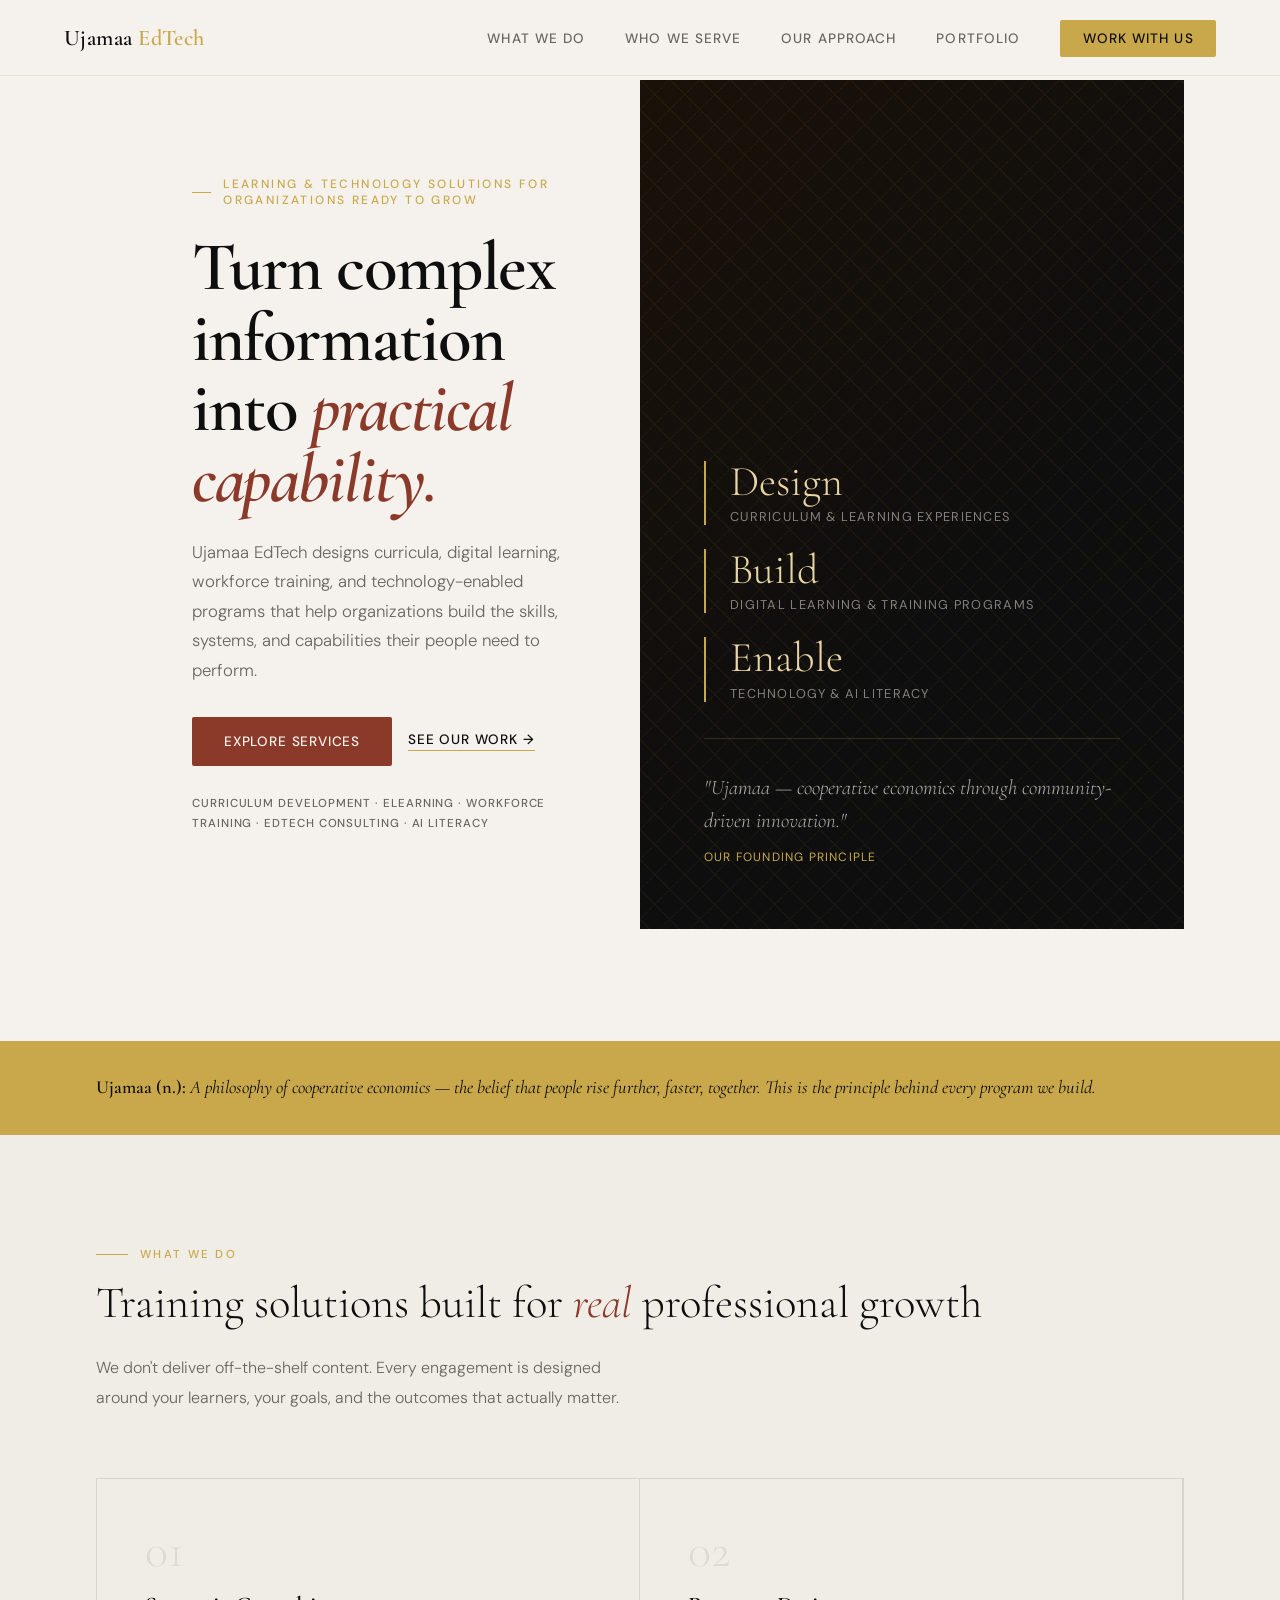
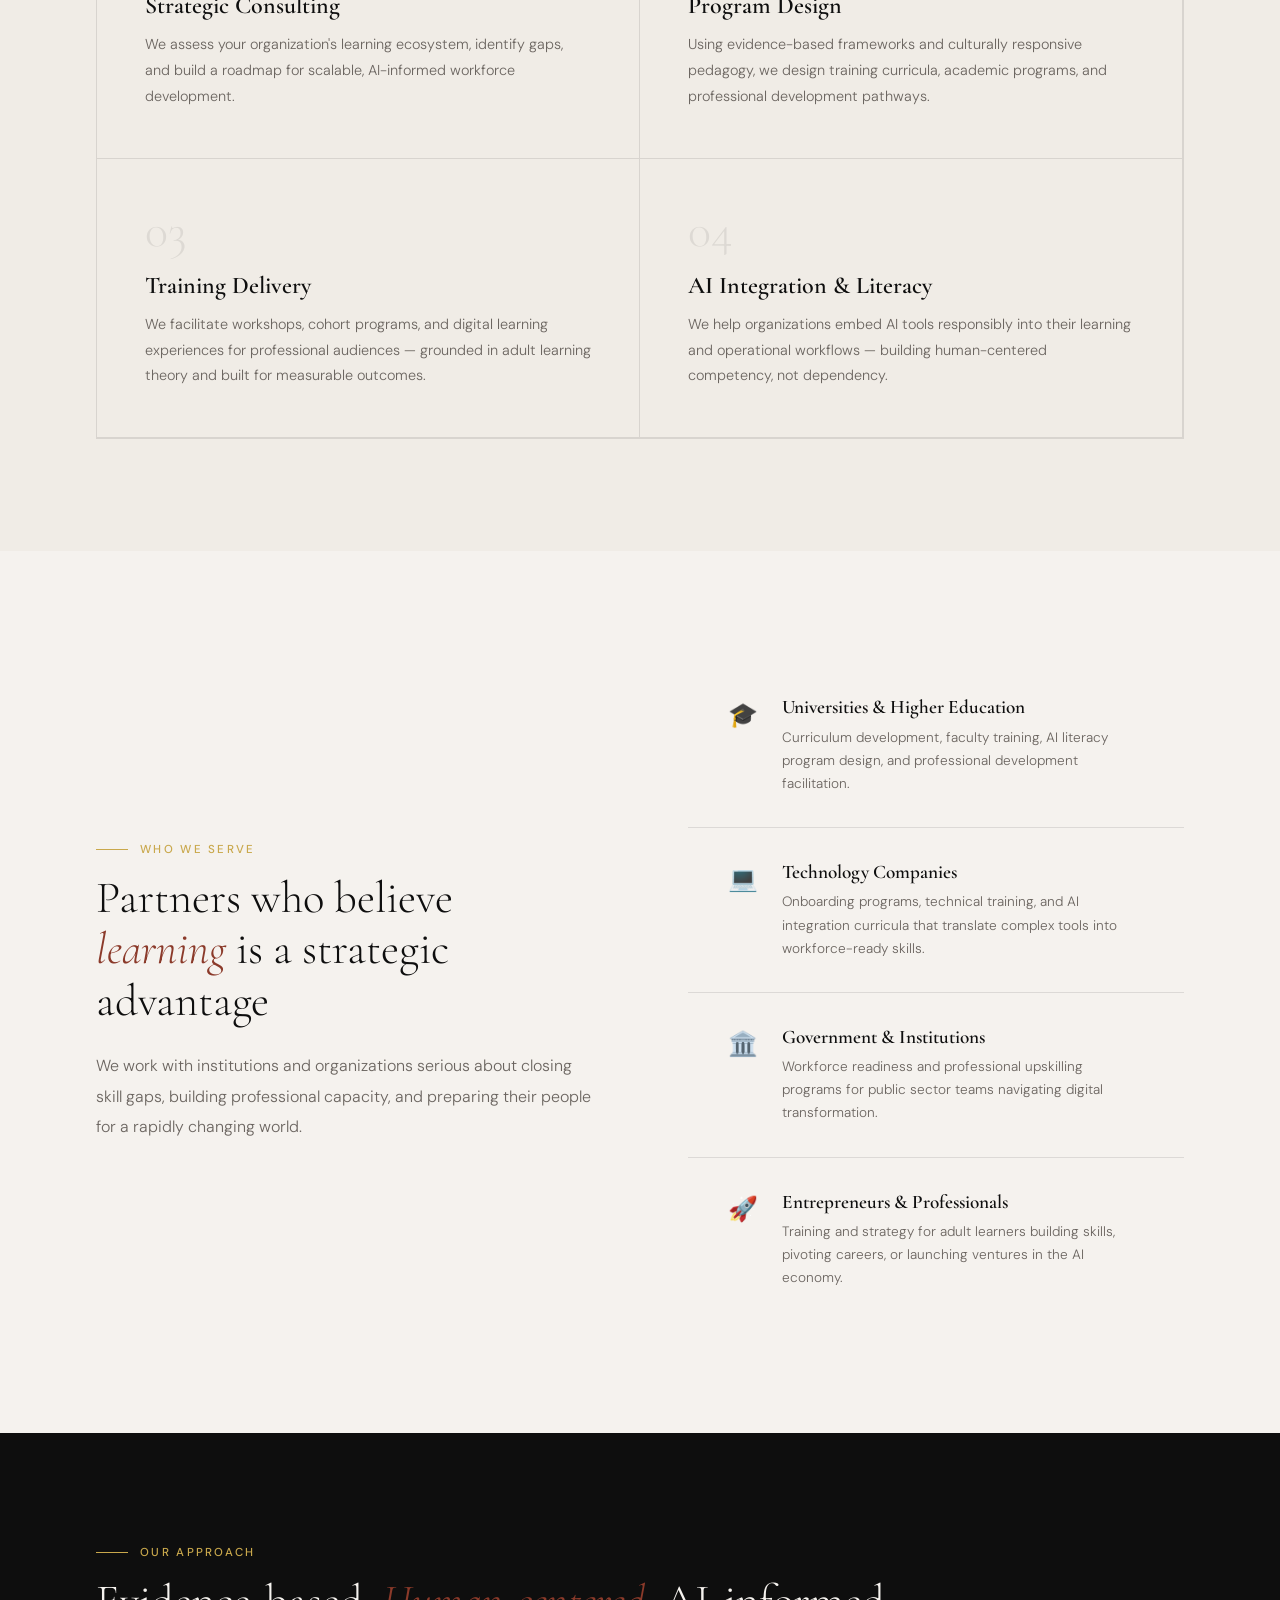
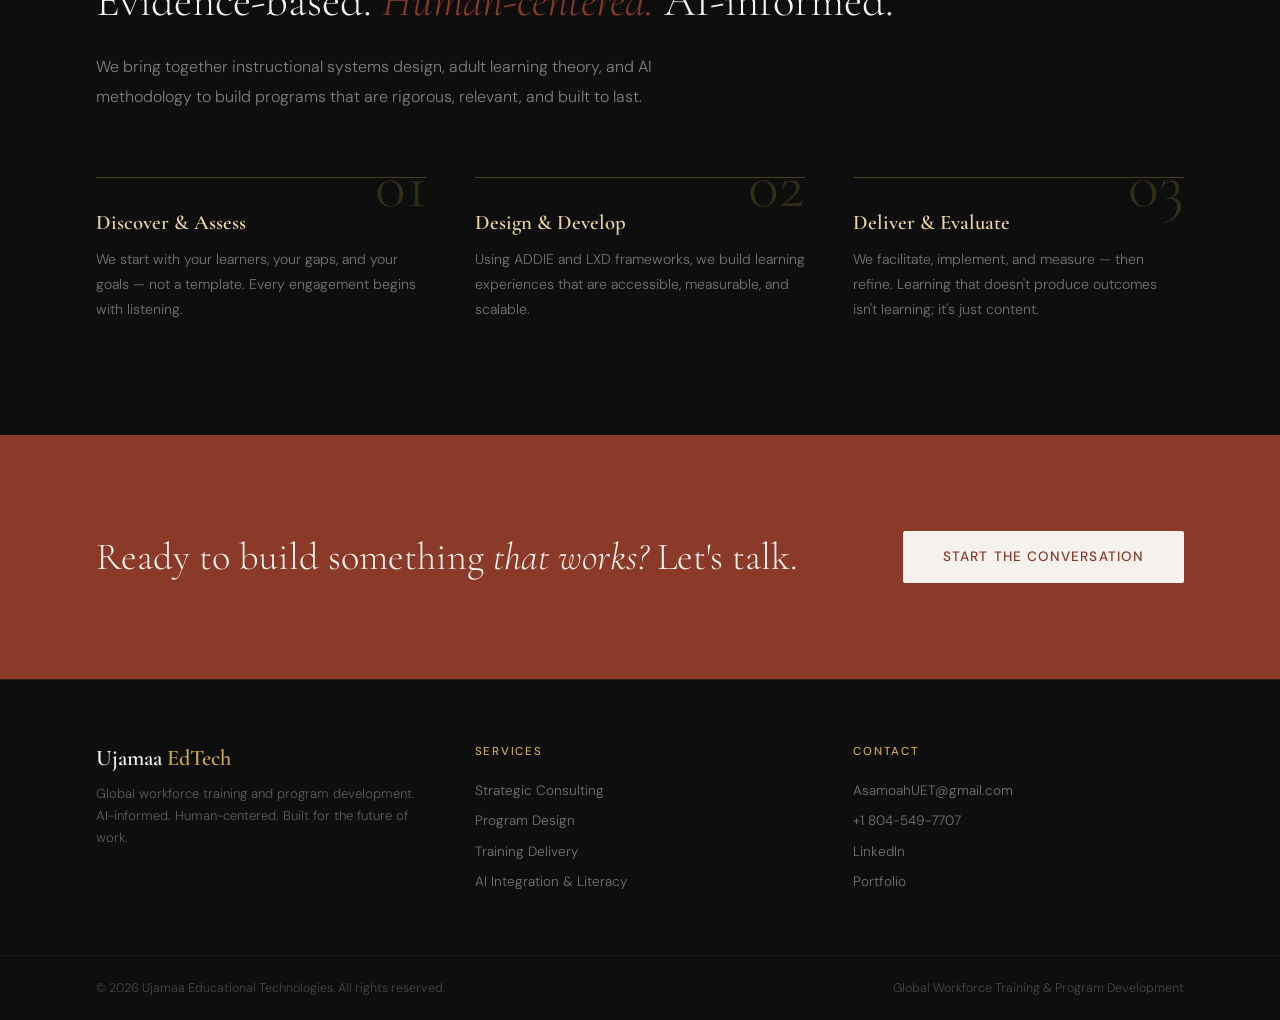
==== index.html @ 2ec5cbdf "Add portfolio to primary navigation" ====
<!DOCTYPE html>
<html lang="en">
<head>
  <meta charset="UTF-8" />
  <meta name="viewport" content="width=device-width, initial-scale=1.0" />
  <title>Ujamaa EdTech | Workforce Training & Program Development</title>
  <link href="https://fonts.googleapis.com/css2?family=Cormorant+Garamond:ital,wght@0,300;0,400;0,600;1,300;1,400&family=DM+Sans:wght@300;400;500&display=swap" rel="stylesheet">
  <style>
    *, *::before, *::after { box-sizing: border-box; margin: 0; padding: 0; }
    :root {
      --black: #0e0e0e; --white: #f5f2ee; --gold: #c9a84c;
      --gold-light: #e8d5a3; --rust: #8b3a2a; --sage: #4a5c4e;
      --text: #1a1a1a; --muted: #6b6560;
    }
    html { scroll-behavior: smooth; }
    body { font-family: 'DM Sans', sans-serif; background: var(--white); color: var(--text); overflow-x: hidden; }
    nav { position: fixed; top: 0; left: 0; right: 0; z-index: 100; display: flex; justify-content: space-between; align-items: center; padding: 1.5rem 4rem; background: rgba(245,242,238,0.92); backdrop-filter: blur(12px); border-bottom: 1px solid rgba(201,168,76,0.2); }
    .nav-logo { font-family: 'Cormorant Garamond', serif; font-size: 1.4rem; font-weight: 600; letter-spacing: 0.02em; color: var(--black); text-decoration: none; }
    .nav-logo span { color: var(--gold); }
    .nav-links { display: flex; gap: 2.5rem; list-style: none; }
    .nav-links a { font-size: 0.85rem; font-weight: 500; letter-spacing: 0.08em; text-transform: uppercase; color: var(--muted); text-decoration: none; transition: color 0.2s; }
    .nav-links a:hover { color: var(--gold); }
    .nav-cta { background: var(--gold); color: var(--black) !important; padding: 0.6rem 1.4rem; border-radius: 2px; font-weight: 500 !important; }
    .hero { min-height: 100vh; display: grid; grid-template-columns: 1fr 1fr; padding-top: 80px; position: relative; overflow: hidden; }
    .hero-left { display: flex; flex-direction: column; justify-content: center; padding: 6rem 4rem 6rem 6rem; position: relative; z-index: 2; }
    .hero-eyebrow { font-size: 0.75rem; font-weight: 500; letter-spacing: 0.2em; text-transform: uppercase; color: var(--gold); margin-bottom: 1.5rem; display: flex; align-items: center; gap: 0.75rem; }
    .hero-eyebrow::before { content: ''; display: block; width: 2rem; height: 1px; background: var(--gold); }
    .hero h1 { font-family: 'Cormorant Garamond', serif; font-size: clamp(3.1rem,5.4vw,5.4rem); font-weight: 600; line-height: 1.02; color: var(--black); margin-bottom: 1.5rem; letter-spacing: -0.02em; }
    .hero h1 em { font-style: italic; color: var(--rust); }
    .hero-desc { font-size: 1.05rem; line-height: 1.75; color: var(--muted); max-width: 540px; margin-bottom: 2rem; font-weight: 300; }
    .hero-actions { display: flex; gap: 1rem; align-items: center; margin-bottom: 1.75rem; }
    .btn-primary { background: var(--rust); color: var(--white); padding: 1rem 2rem; font-size: 0.85rem; font-weight: 500; letter-spacing: 0.06em; text-transform: uppercase; text-decoration: none; border-radius: 2px; transition: background 0.2s; }
    .btn-primary:hover { background: var(--black); }
    .btn-secondary { color: var(--black); font-size: 0.85rem; font-weight: 500; letter-spacing: 0.06em; text-transform: uppercase; text-decoration: none; display: flex; align-items: center; gap: 0.5rem; border-bottom: 1px solid var(--gold); padding-bottom: 2px; transition: color 0.2s; }
    .btn-secondary:hover { color: var(--gold); }
    .hero-right { position: relative; overflow: hidden; background: var(--black); }
    .hero-right-inner { position: absolute; inset: 0; display: flex; flex-direction: column; justify-content: flex-end; padding: 4rem; background: linear-gradient(135deg,#1a1108 0%,#0e0e0e 60%); }
    .hero-pattern { position: absolute; top: 0; left: 0; right: 0; bottom: 0; opacity: 0.06; background-image: repeating-linear-gradient(45deg,var(--gold) 0,var(--gold) 1px,transparent 0,transparent 50%),repeating-linear-gradient(-45deg,var(--gold) 0,var(--gold) 1px,transparent 0,transparent 50%); background-size: 30px 30px; }
    .hero-stat-group { position: relative; z-index: 2; display: flex; flex-direction: column; gap: 1.5rem; }
    .hero-stat { border-left: 2px solid var(--gold); padding-left: 1.5rem; }
    .hero-stat-num { font-family: 'Cormorant Garamond', serif; font-size: 2.65rem; font-weight: 300; color: var(--gold-light); line-height: 1; margin-bottom: 0.3rem; }
    .hero-stat-label { font-size: 0.8rem; font-weight: 400; color: rgba(245,242,238,0.5); letter-spacing: 0.1em; text-transform: uppercase; }
    .hero-quote { position: relative; z-index: 2; margin-top: 2.25rem; padding-top: 2rem; border-top: 1px solid rgba(201,168,76,0.2); }
    .hero-quote p { font-family: 'Cormorant Garamond', serif; font-size: 1.3rem; font-style: italic; font-weight: 300; color: rgba(245,242,238,0.7); line-height: 1.6; }
    .hero-quote span { display: block; font-family: 'DM Sans', sans-serif; font-size: 0.75rem; font-style: normal; color: var(--gold); margin-top: 0.75rem; letter-spacing: 0.1em; text-transform: uppercase; }
    .definition-strip { background: var(--gold); padding: 2rem 6rem; display: flex; align-items: center; gap: 2rem; }
    .definition-strip p { font-family: 'Cormorant Garamond', serif; font-size: 1.15rem; font-style: italic; color: var(--black); line-height: 1.6; }
    .definition-strip strong { font-style: normal; font-weight: 600; }
    section { padding: 7rem 6rem; }
    .section-label { font-size: 0.72rem; font-weight: 500; letter-spacing: 0.2em; text-transform: uppercase; color: var(--gold); margin-bottom: 1rem; display: flex; align-items: center; gap: 0.75rem; }
    .section-label::before { content: ''; display: block; width: 2rem; height: 1px; background: var(--gold); }
    .section-title { font-family: 'Cormorant Garamond', serif; font-size: clamp(2.2rem,3.5vw,3.5rem); font-weight: 300; line-height: 1.15; color: var(--black); margin-bottom: 1.5rem; }
    .section-title em { font-style: italic; color: var(--rust); }
    .section-body { font-size: 1rem; line-height: 1.9; color: var(--muted); font-weight: 300; max-width: 560px; }
    .services { background: #f0ece6; }
    .services-grid { display: grid; grid-template-columns: 1fr 1fr; gap: 0; margin-top: 4rem; border: 1px solid rgba(0,0,0,0.1); }
    .service-card { padding: 3rem; border-right: 1px solid rgba(0,0,0,0.1); border-bottom: 1px solid rgba(0,0,0,0.1); transition: background 0.3s; position: relative; overflow: hidden; }
    .service-card:hover { background: var(--white); }
    .service-card::before { content: ''; position: absolute; top: 0; left: 0; width: 3px; height: 0; background: var(--gold); transition: height 0.3s; }
    .service-card:hover::before { height: 100%; }
    .service-num { font-family: 'Cormorant Garamond', serif; font-size: 3rem; font-weight: 300; color: rgba(0,0,0,0.08); line-height: 1; margin-bottom: 1rem; }
    .service-title { font-family: 'Cormorant Garamond', serif; font-size: 1.5rem; font-weight: 600; color: var(--black); margin-bottom: 0.75rem; }
    .service-desc { font-size: 0.9rem; line-height: 1.8; color: var(--muted); font-weight: 300; }
    .audience { display: grid; grid-template-columns: 1fr 1fr; gap: 6rem; align-items: center; }
    .audience-cards { display: flex; flex-direction: column; gap: 1px; background: rgba(0,0,0,0.1); }
    .audience-card { background: var(--white); padding: 2rem 2.5rem; display: flex; align-items: flex-start; gap: 1.5rem; transition: background 0.2s; cursor: default; }
    .audience-card:hover { background: var(--black); }
    .audience-card:hover .audience-card-title { color: var(--gold-light); }
    .audience-card:hover .audience-card-desc { color: rgba(245,242,238,0.5); }
    .audience-card:hover .audience-icon { color: var(--gold); }
    .audience-icon { font-size: 1.5rem; margin-top: 0.2rem; transition: color 0.2s; }
    .audience-card-title { font-family: 'Cormorant Garamond', serif; font-size: 1.2rem; font-weight: 600; color: var(--black); margin-bottom: 0.4rem; transition: color 0.2s; }
    .audience-card-desc { font-size: 0.85rem; line-height: 1.7; color: var(--muted); font-weight: 300; transition: color 0.2s; }
    .approach { background: var(--black); }
    .approach .section-title { color: var(--white); }
    .approach .section-body { color: rgba(245,242,238,0.5); }
    .approach-steps { display: grid; grid-template-columns: repeat(3,1fr); gap: 3rem; margin-top: 4rem; }
    .approach-step { position: relative; padding-top: 2rem; border-top: 1px solid rgba(201,168,76,0.3); }
    .approach-step-num { font-family: 'Cormorant Garamond', serif; font-size: 4rem; font-weight: 300; color: rgba(201,168,76,0.2); line-height: 1; position: absolute; top: -1.5rem; right: 0; }
    .approach-step-title { font-family: 'Cormorant Garamond', serif; font-size: 1.3rem; font-weight: 600; color: var(--gold-light); margin-bottom: 0.75rem; }
    .approach-step-desc { font-size: 0.88rem; line-height: 1.8; color: rgba(245,242,238,0.45); font-weight: 300; }
    .cta-section { background: var(--rust); padding: 6rem; display: grid; grid-template-columns: 1fr auto; gap: 4rem; align-items: center; }
    .cta-section h2 { font-family: 'Cormorant Garamond', serif; font-size: clamp(2rem,3vw,3rem); font-weight: 300; color: var(--white); line-height: 1.2; }
    .cta-section h2 em { font-style: italic; }
    .btn-light { background: var(--white); color: var(--rust); padding: 1.1rem 2.5rem; font-size: 0.85rem; font-weight: 500; letter-spacing: 0.08em; text-transform: uppercase; text-decoration: none; border-radius: 2px; white-space: nowrap; transition: background 0.2s; }
    .btn-light:hover { background: var(--gold-light); }
    footer { background: var(--black); padding: 4rem 6rem; display: grid; grid-template-columns: 1fr 1fr 1fr; gap: 3rem; border-top: 1px solid rgba(201,168,76,0.15); }
    .footer-logo { font-family: 'Cormorant Garamond', serif; font-size: 1.4rem; font-weight: 600; color: var(--white); margin-bottom: 0.75rem; }
    .footer-logo span { color: var(--gold); }
    .footer-tagline { font-size: 0.82rem; color: rgba(245,242,238,0.35); line-height: 1.7; font-weight: 300; }
    .footer-col-title { font-size: 0.72rem; font-weight: 500; letter-spacing: 0.15em; text-transform: uppercase; color: var(--gold); margin-bottom: 1.25rem; }
    .footer-links { list-style: none; display: flex; flex-direction: column; gap: 0.6rem; }
    .footer-links a { font-size: 0.85rem; color: rgba(245,242,238,0.45); text-decoration: none; font-weight: 300; transition: color 0.2s; }
    .footer-links a:hover { color: var(--gold); }
    .footer-bottom { background: var(--black); padding: 1.5rem 6rem; border-top: 1px solid rgba(255,255,255,0.05); display: flex; justify-content: space-between; align-items: center; }
    .footer-bottom p { font-size: 0.78rem; color: rgba(245,242,238,0.25); font-weight: 300; }
    @keyframes fadeUp { from { opacity: 0; transform: translateY(24px); } to { opacity: 1; transform: translateY(0); } }
    .hero-left > * { animation: fadeUp 0.8s ease forwards; opacity: 0; }
    .hero-proof { font-size: 0.72rem; font-weight: 500; letter-spacing: 0.08em; text-transform: uppercase; color: var(--muted); line-height: 1.7; max-width: 560px; }
    .hero-eyebrow { animation-delay: 0.1s; }
    .hero h1 { animation-delay: 0.25s; }
    .hero-desc { animation-delay: 0.4s; }
    .hero-actions { animation-delay: 0.55s; }
    @media (max-width: 900px) {
      nav { padding: 1.2rem 2rem; }
      .nav-links { display: none; }
      .hero { grid-template-columns: 1fr; }
      .hero-right { display: none; }
      .hero-left { padding: 5rem 2rem 3rem; }
      section { padding: 5rem 2rem; }
      .services-grid { grid-template-columns: 1fr; }
      .audience { grid-template-columns: 1fr; }
      .approach-steps { grid-template-columns: 1fr; }
      .cta-section { grid-template-columns: 1fr; padding: 4rem 2rem; }
      footer { grid-template-columns: 1fr; padding: 3rem 2rem; }
      .footer-bottom { padding: 1.5rem 2rem; flex-direction: column; gap: 0.5rem; text-align: center; }
      .definition-strip { padding: 2rem; }
    }
  </style>
</head>
<body>
  <nav>
    <a href="#" class="nav-logo">Ujamaa <span>EdTech</span></a>
    <ul class="nav-links">
      <li><a href="#services">What We Do</a></li>
      <li><a href="#audience">Who We Serve</a></li>
      <li><a href="#approach">Our Approach</a></li>
      <li><a href="erika_portfolio.html">Portfolio</a></li>
      <li><a href="#contact" class="nav-cta">Work With Us</a></li>
    </ul>
  </nav>
  <section class="hero">
    <div class="hero-left">
      <p class="hero-eyebrow">Learning & Technology Solutions for Organizations Ready to Grow</p>
      <h1>Turn complex information into <em>practical capability.</em></h1>
      <p class="hero-desc">Ujamaa EdTech designs curricula, digital learning, workforce training, and technology-enabled programs that help organizations build the skills, systems, and capabilities their people need to perform.</p>
      <div class="hero-actions">
        <a href="#services" class="btn-primary">Explore Services</a>
        <a href="#work" class="btn-secondary">See Our Work →</a>
      </div>
      <p class="hero-proof">Curriculum Development · eLearning · Workforce Training · EdTech Consulting · AI Literacy</p>
    </div>
    <div class="hero-right">
      <div class="hero-right-inner">
        <div class="hero-pattern"></div>
        <div class="hero-stat-group">
          <div class="hero-stat"><div class="hero-stat-num">Design</div><div class="hero-stat-label">Curriculum & Learning Experiences</div></div>
          <div class="hero-stat"><div class="hero-stat-num">Build</div><div class="hero-stat-label">Digital Learning & Training Programs</div></div>
          <div class="hero-stat"><div class="hero-stat-num">Enable</div><div class="hero-stat-label">Technology & AI Literacy</div></div>
        </div>
        <div class="hero-quote">
          <p>"Ujamaa — cooperative economics through community-driven innovation."</p>
          <span>Our founding principle</span>
        </div>
      </div>
    </div>
  </section>
  <div class="definition-strip" id="ujamaa-definition">
    <p><strong>Ujamaa (n.):</strong> A philosophy of cooperative economics — the belief that people rise further, faster, <em>together</em>. This is the principle behind every program we build.</p>
  </div>
  <section class="services" id="services">
    <div class="section-label">What We Do</div>
    <h2 class="section-title">Training solutions built for <em>real</em> professional growth</h2>
    <p class="section-body">We don't deliver off-the-shelf content. Every engagement is designed around your learners, your goals, and the outcomes that actually matter.</p>
    <div class="services-grid">
      <div class="service-card"><div class="service-num">01</div><div class="service-title">Strategic Consulting</div><p class="service-desc">We assess your organization's learning ecosystem, identify gaps, and build a roadmap for scalable, AI-informed workforce development.</p></div>
      <div class="service-card"><div class="service-num">02</div><div class="service-title">Program Design</div><p class="service-desc">Using evidence-based frameworks and culturally responsive pedagogy, we design training curricula, academic programs, and professional development pathways.</p></div>
      <div class="service-card"><div class="service-num">03</div><div class="service-title">Training Delivery</div><p class="service-desc">We facilitate workshops, cohort programs, and digital learning experiences for professional audiences — grounded in adult learning theory and built for measurable outcomes.</p></div>
      <div class="service-card"><div class="service-num">04</div><div class="service-title">AI Integration & Literacy</div><p class="service-desc">We help organizations embed AI tools responsibly into their learning and operational workflows — building human-centered competency, not dependency.</p></div>
    </div>
  </section>
  <section id="audience">
    <div class="audience">
      <div>
        <div class="section-label">Who We Serve</div>
        <h2 class="section-title">Partners who believe <em>learning</em> is a strategic advantage</h2>
        <p class="section-body">We work with institutions and organizations serious about closing skill gaps, building professional capacity, and preparing their people for a rapidly changing world.</p>
      </div>
      <div class="audience-cards">
        <div class="audience-card"><div class="audience-icon">🎓</div><div><div class="audience-card-title">Universities & Higher Education</div><p class="audience-card-desc">Curriculum development, faculty training, AI literacy program design, and professional development facilitation.</p></div></div>
        <div class="audience-card"><div class="audience-icon">💻</div><div><div class="audience-card-title">Technology Companies</div><p class="audience-card-desc">Onboarding programs, technical training, and AI integration curricula that translate complex tools into workforce-ready skills.</p></div></div>
        <div class="audience-card"><div class="audience-icon">🏛️</div><div><div class="audience-card-title">Government & Institutions</div><p class="audience-card-desc">Workforce readiness and professional upskilling programs for public sector teams navigating digital transformation.</p></div></div>
        <div class="audience-card"><div class="audience-icon">🚀</div><div><div class="audience-card-title">Entrepreneurs & Professionals</div><p class="audience-card-desc">Training and strategy for adult learners building skills, pivoting careers, or launching ventures in the AI economy.</p></div></div>
      </div>
    </div>
  </section>
  <section class="approach" id="approach">
    <div class="section-label" style="color: var(--gold);">Our Approach</div>
    <h2 class="section-title">Evidence-based. <em>Human-centered.</em> AI-informed.</h2>
    <p class="section-body">We bring together instructional systems design, adult learning theory, and AI methodology to build programs that are rigorous, relevant, and built to last.</p>
    <div class="approach-steps">
      <div class="approach-step"><div class="approach-step-num">01</div><div class="approach-step-title">Discover & Assess</div><p class="approach-step-desc">We start with your learners, your gaps, and your goals — not a template. Every engagement begins with listening.</p></div>
      <div class="approach-step"><div class="approach-step-num">02</div><div class="approach-step-title">Design & Develop</div><p class="approach-step-desc">Using ADDIE and LXD frameworks, we build learning experiences that are accessible, measurable, and scalable.</p></div>
      <div class="approach-step"><div class="approach-step-num">03</div><div class="approach-step-title">Deliver & Evaluate</div><p class="approach-step-desc">We facilitate, implement, and measure — then refine. Learning that doesn't produce outcomes isn't learning; it's just content.</p></div>
    </div>
  </section>
  <div class="cta-section" id="contact">
    <h2>Ready to build something <em>that works?</em> Let's talk.</h2>
    <a href="mailto:AsamoahUET@gmail.com" class="btn-light">Start the Conversation</a>
  </div>
  <footer>
    <div>
      <div class="footer-logo">Ujamaa <span>EdTech</span></div>
      <p class="footer-tagline">Global workforce training and program development. AI-informed. Human-centered. Built for the future of work.</p>
    </div>
    <div>
      <div class="footer-col-title">Services</div>
      <ul class="footer-links">
        <li><a href="#services">Strategic Consulting</a></li>
        <li><a href="#services">Program Design</a></li>
        <li><a href="#services">Training Delivery</a></li>
        <li><a href="#services">AI Integration & Literacy</a></li>
      </ul>
    </div>
    <div>
      <div class="footer-col-title">Contact</div>
      <ul class="footer-links">
        <li><a href="mailto:AsamoahUET@gmail.com">AsamoahUET@gmail.com</a></li>
        <li><a href="tel:+18045497707">+1 804-549-7707</a></li>
        <li><a href="https://www.linkedin.com/in/erika-asamoah" target="_blank" rel="noopener noreferrer">LinkedIn</a></li>
        <li><a href="erika_portfolio.html">Portfolio</a></li>
      </ul>
    </div>
  </footer>
  <div class="footer-bottom">
    <p>© 2026 Ujamaa Educational Technologies. All rights reserved.</p>
    <p>Global Workforce Training & Program Development</p>
  </div>
</body>
  </html>
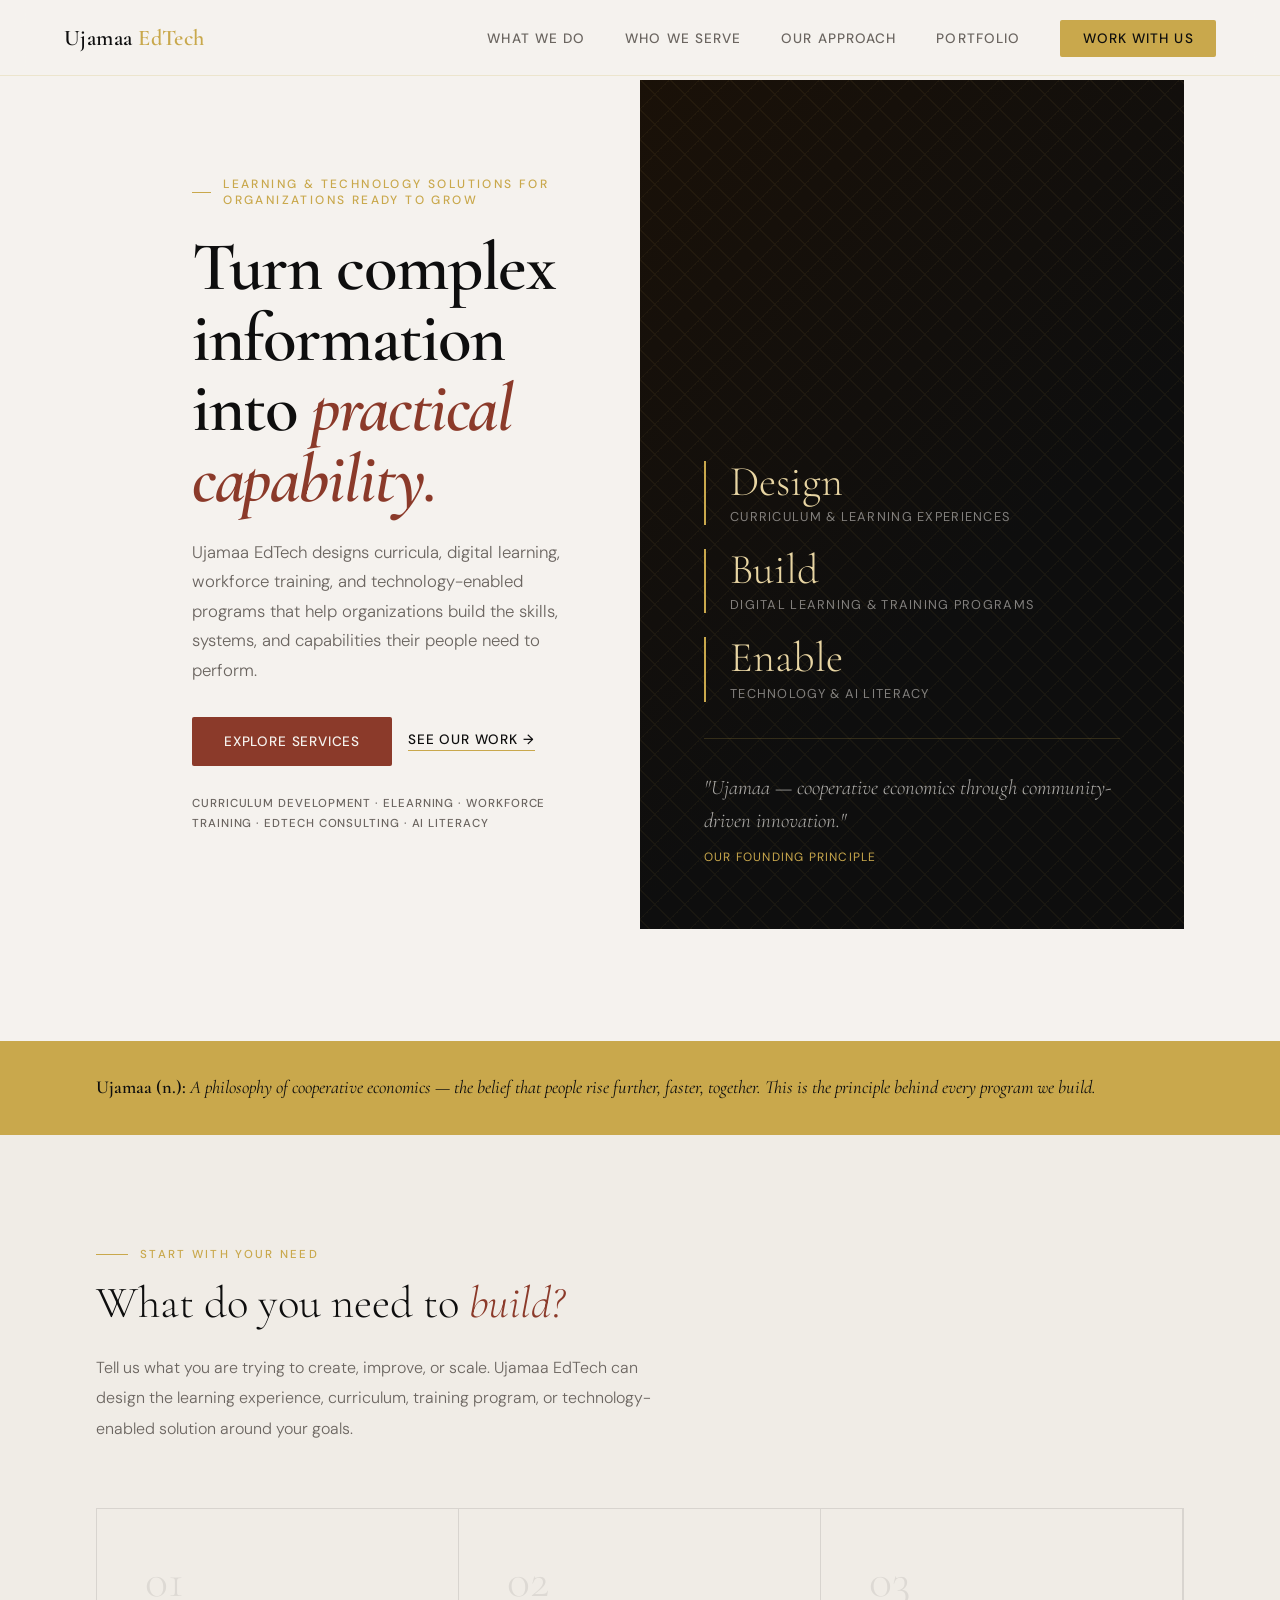
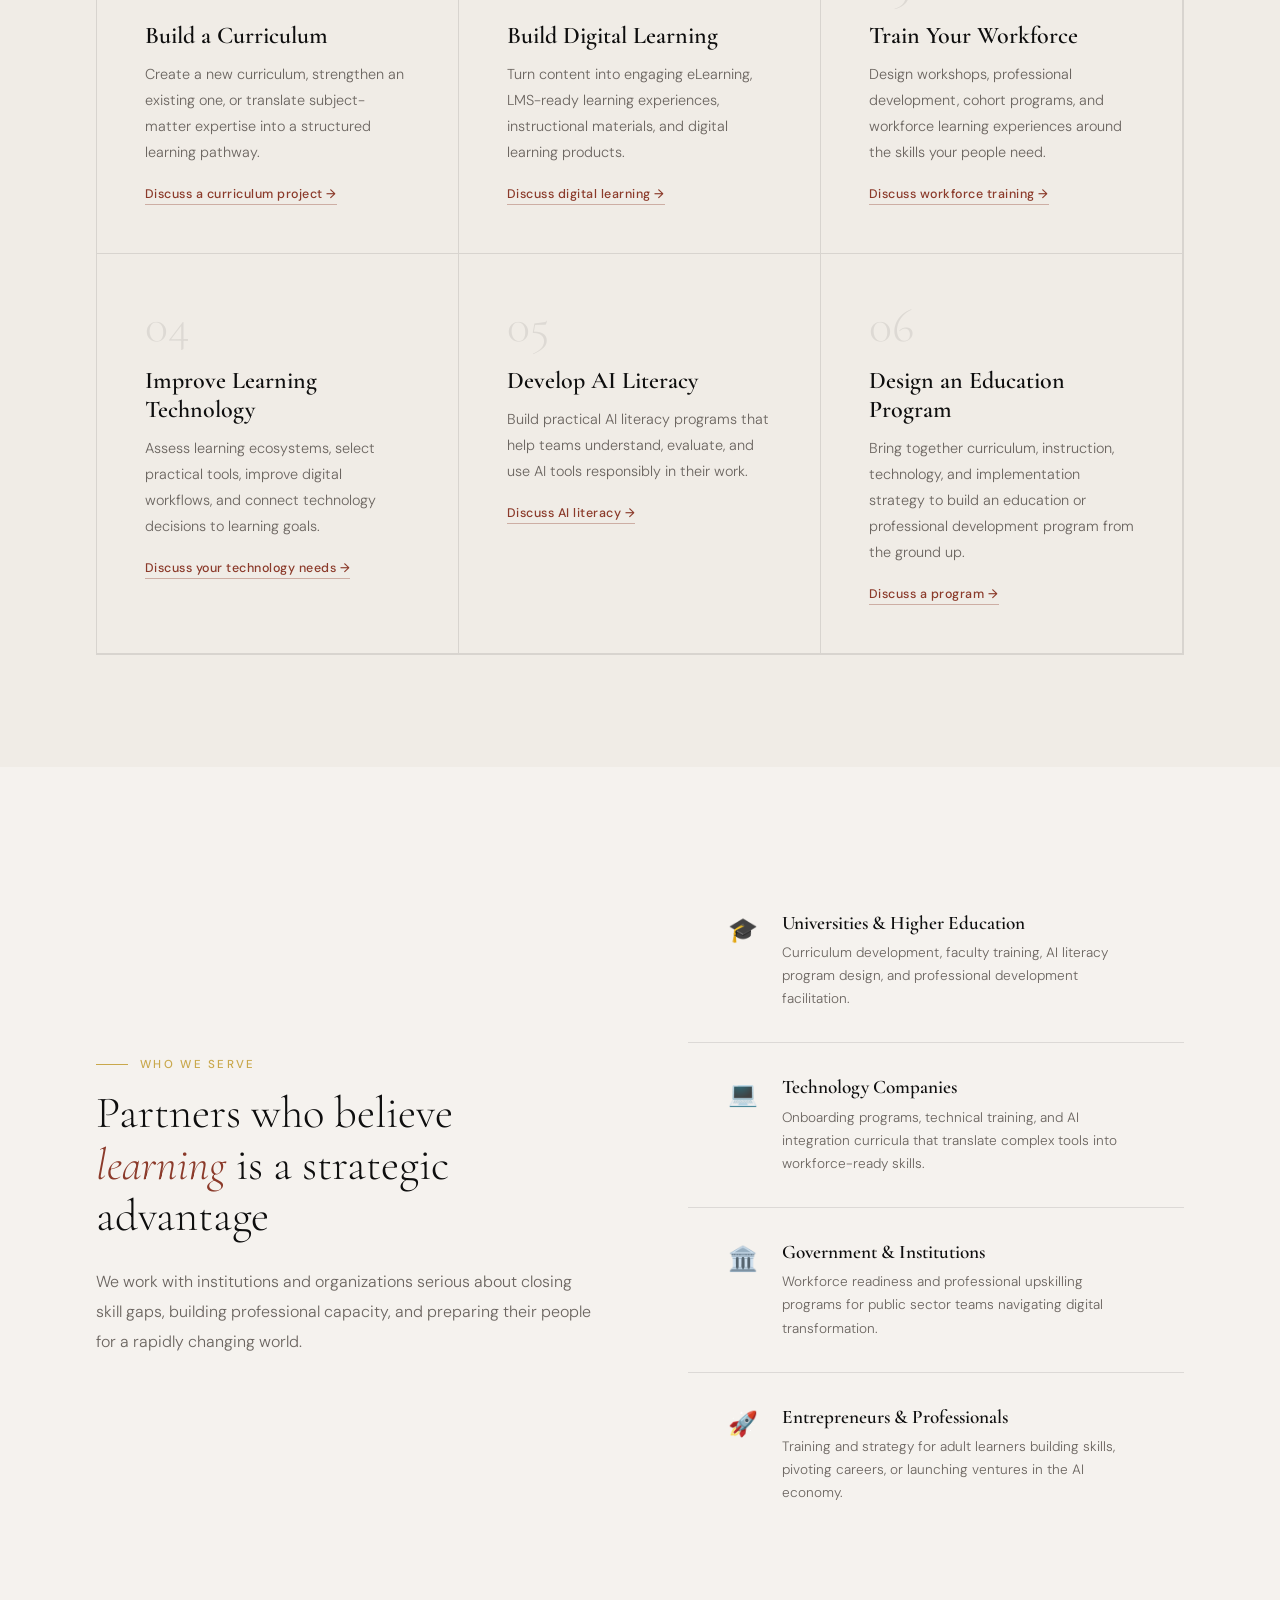
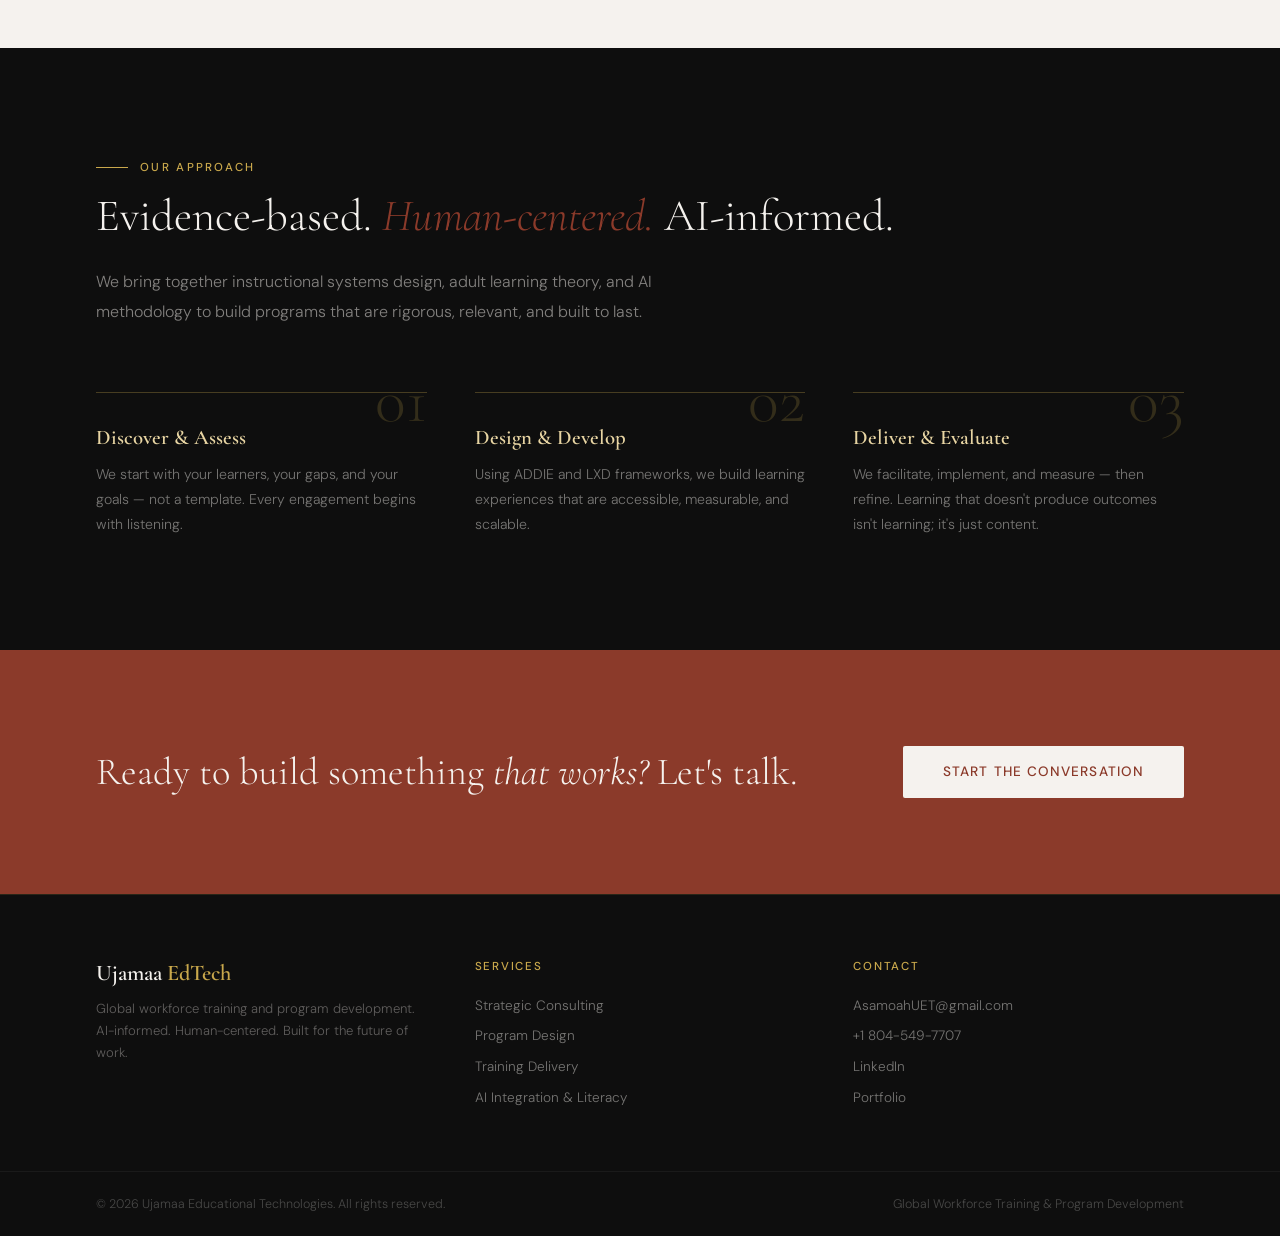
==== commit adf88956: "Reframe services around buyer needs" ====
--- a/index.html
+++ b/index.html
@@ -53,11 +53,14 @@
     .section-title em { font-style: italic; color: var(--rust); }
     .section-body { font-size: 1rem; line-height: 1.9; color: var(--muted); font-weight: 300; max-width: 560px; }
     .services { background: #f0ece6; }
-    .services-grid { display: grid; grid-template-columns: 1fr 1fr; gap: 0; margin-top: 4rem; border: 1px solid rgba(0,0,0,0.1); }
+    .services-grid { display: grid; grid-template-columns: repeat(3,1fr); gap: 0; margin-top: 4rem; border: 1px solid rgba(0,0,0,0.1); }
     .service-card { padding: 3rem; border-right: 1px solid rgba(0,0,0,0.1); border-bottom: 1px solid rgba(0,0,0,0.1); transition: background 0.3s; position: relative; overflow: hidden; }
     .service-card:hover { background: var(--white); }
     .service-card::before { content: ''; position: absolute; top: 0; left: 0; width: 3px; height: 0; background: var(--gold); transition: height 0.3s; }
     .service-card:hover::before { height: 100%; }
+    .service-link { display: inline-block; margin-top: 1.25rem; color: var(--rust); font-size: 0.78rem; font-weight: 500; letter-spacing: 0.04em; text-decoration: none; border-bottom: 1px solid rgba(139,58,42,0.35); padding-bottom: 2px; transition: color 0.2s, border-color 0.2s; }
+    .service-link:hover { color: var(--black); border-color: var(--black); }
+
     .service-num { font-family: 'Cormorant Garamond', serif; font-size: 3rem; font-weight: 300; color: rgba(0,0,0,0.08); line-height: 1; margin-bottom: 1rem; }
     .service-title { font-family: 'Cormorant Garamond', serif; font-size: 1.5rem; font-weight: 600; color: var(--black); margin-bottom: 0.75rem; }
     .service-desc { font-size: 0.9rem; line-height: 1.8; color: var(--muted); font-weight: 300; }
@@ -159,14 +162,16 @@
     <p><strong>Ujamaa (n.):</strong> A philosophy of cooperative economics — the belief that people rise further, faster, <em>together</em>. This is the principle behind every program we build.</p>
   </div>
   <section class="services" id="services">
-    <div class="section-label">What We Do</div>
-    <h2 class="section-title">Training solutions built for <em>real</em> professional growth</h2>
-    <p class="section-body">We don't deliver off-the-shelf content. Every engagement is designed around your learners, your goals, and the outcomes that actually matter.</p>
+    <div class="section-label">Start With Your Need</div>
+    <h2 class="section-title">What do you need to <em>build?</em></h2>
+    <p class="section-body">Tell us what you are trying to create, improve, or scale. Ujamaa EdTech can design the learning experience, curriculum, training program, or technology-enabled solution around your goals.</p>
     <div class="services-grid">
-      <div class="service-card"><div class="service-num">01</div><div class="service-title">Strategic Consulting</div><p class="service-desc">We assess your organization's learning ecosystem, identify gaps, and build a roadmap for scalable, AI-informed workforce development.</p></div>
-      <div class="service-card"><div class="service-num">02</div><div class="service-title">Program Design</div><p class="service-desc">Using evidence-based frameworks and culturally responsive pedagogy, we design training curricula, academic programs, and professional development pathways.</p></div>
-      <div class="service-card"><div class="service-num">03</div><div class="service-title">Training Delivery</div><p class="service-desc">We facilitate workshops, cohort programs, and digital learning experiences for professional audiences — grounded in adult learning theory and built for measurable outcomes.</p></div>
-      <div class="service-card"><div class="service-num">04</div><div class="service-title">AI Integration & Literacy</div><p class="service-desc">We help organizations embed AI tools responsibly into their learning and operational workflows — building human-centered competency, not dependency.</p></div>
+      <div class="service-card"><div class="service-num">01</div><div class="service-title">Build a Curriculum</div><p class="service-desc">Create a new curriculum, strengthen an existing one, or translate subject-matter expertise into a structured learning pathway.</p><a href="#contact" class="service-link">Discuss a curriculum project →</a></div>
+      <div class="service-card"><div class="service-num">02</div><div class="service-title">Build Digital Learning</div><p class="service-desc">Turn content into engaging eLearning, LMS-ready learning experiences, instructional materials, and digital learning products.</p><a href="#contact" class="service-link">Discuss digital learning →</a></div>
+      <div class="service-card"><div class="service-num">03</div><div class="service-title">Train Your Workforce</div><p class="service-desc">Design workshops, professional development, cohort programs, and workforce learning experiences around the skills your people need.</p><a href="#contact" class="service-link">Discuss workforce training →</a></div>
+      <div class="service-card"><div class="service-num">04</div><div class="service-title">Improve Learning Technology</div><p class="service-desc">Assess learning ecosystems, select practical tools, improve digital workflows, and connect technology decisions to learning goals.</p><a href="#contact" class="service-link">Discuss your technology needs →</a></div>
+      <div class="service-card"><div class="service-num">05</div><div class="service-title">Develop AI Literacy</div><p class="service-desc">Build practical AI literacy programs that help teams understand, evaluate, and use AI tools responsibly in their work.</p><a href="#contact" class="service-link">Discuss AI literacy →</a></div>
+      <div class="service-card"><div class="service-num">06</div><div class="service-title">Design an Education Program</div><p class="service-desc">Bring together curriculum, instruction, technology, and implementation strategy to build an education or professional development program from the ground up.</p><a href="#contact" class="service-link">Discuss a program →</a></div>
     </div>
   </section>
   <section id="audience">
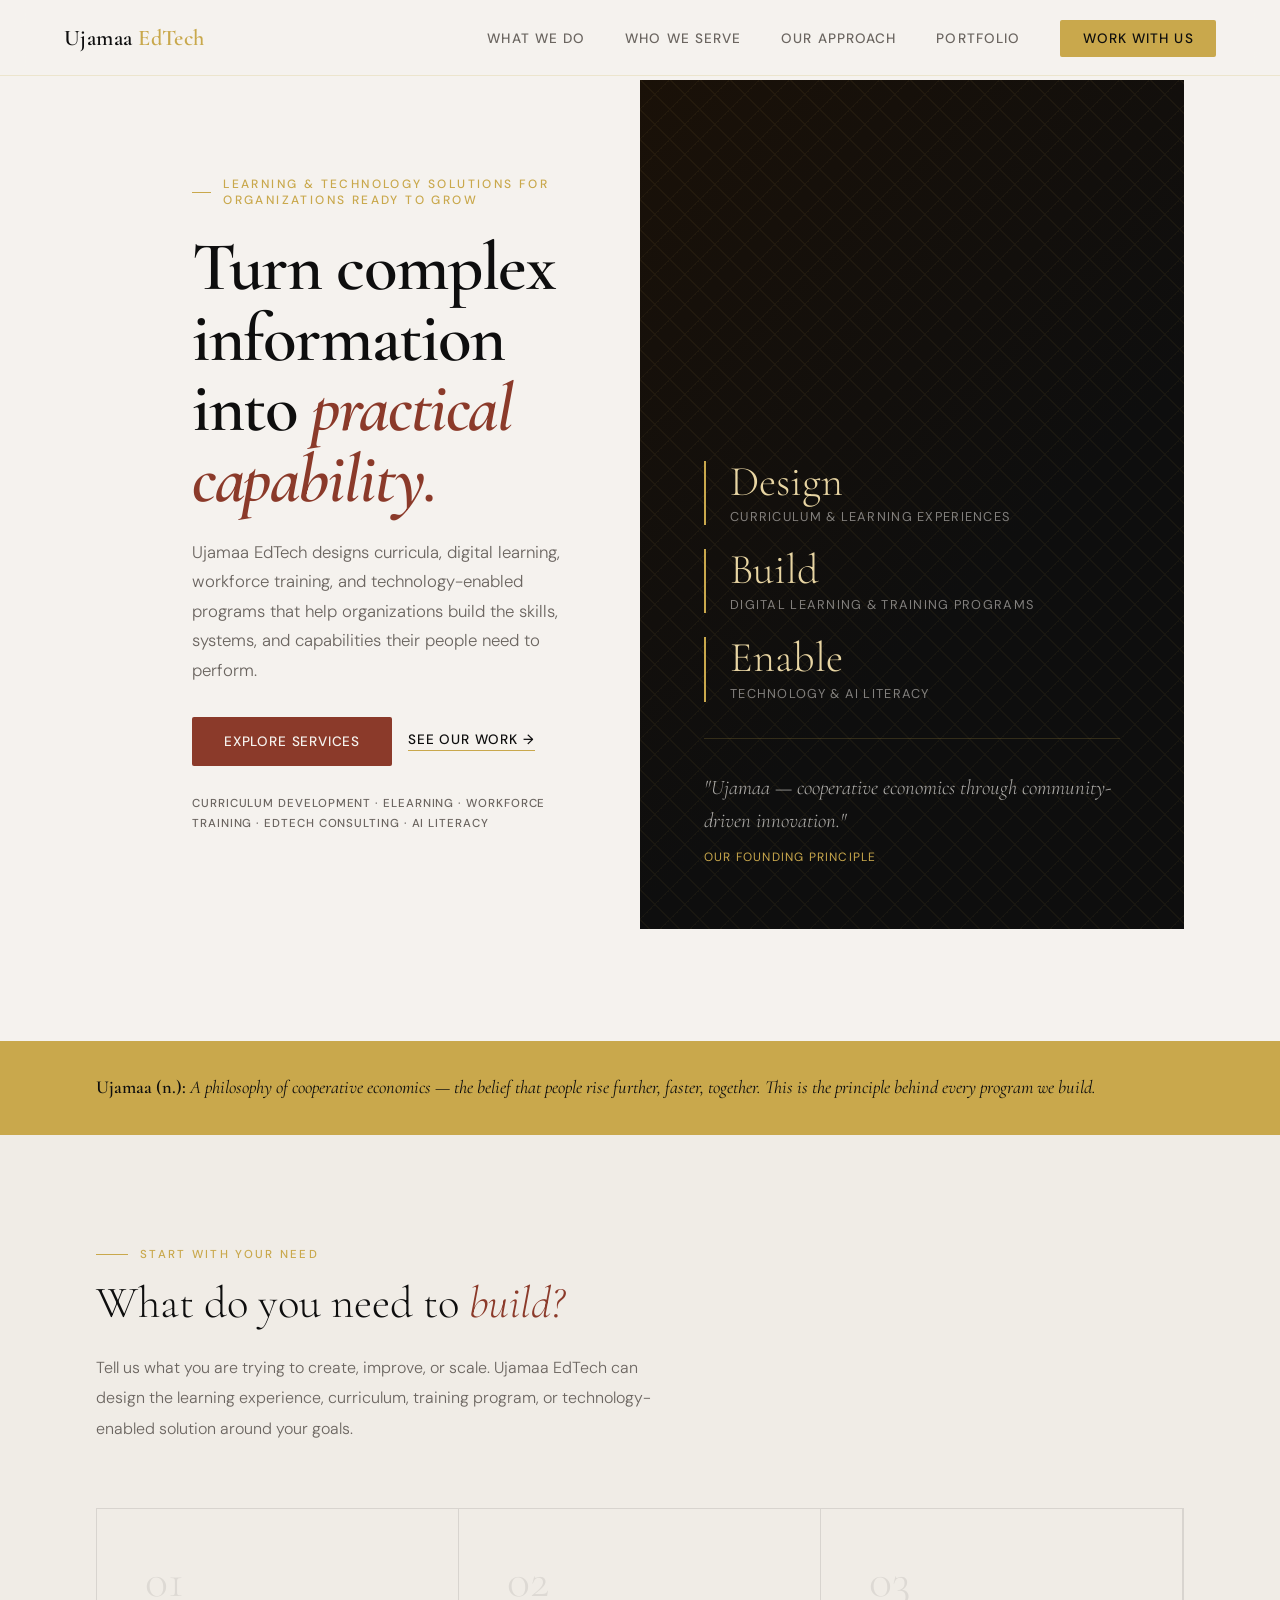
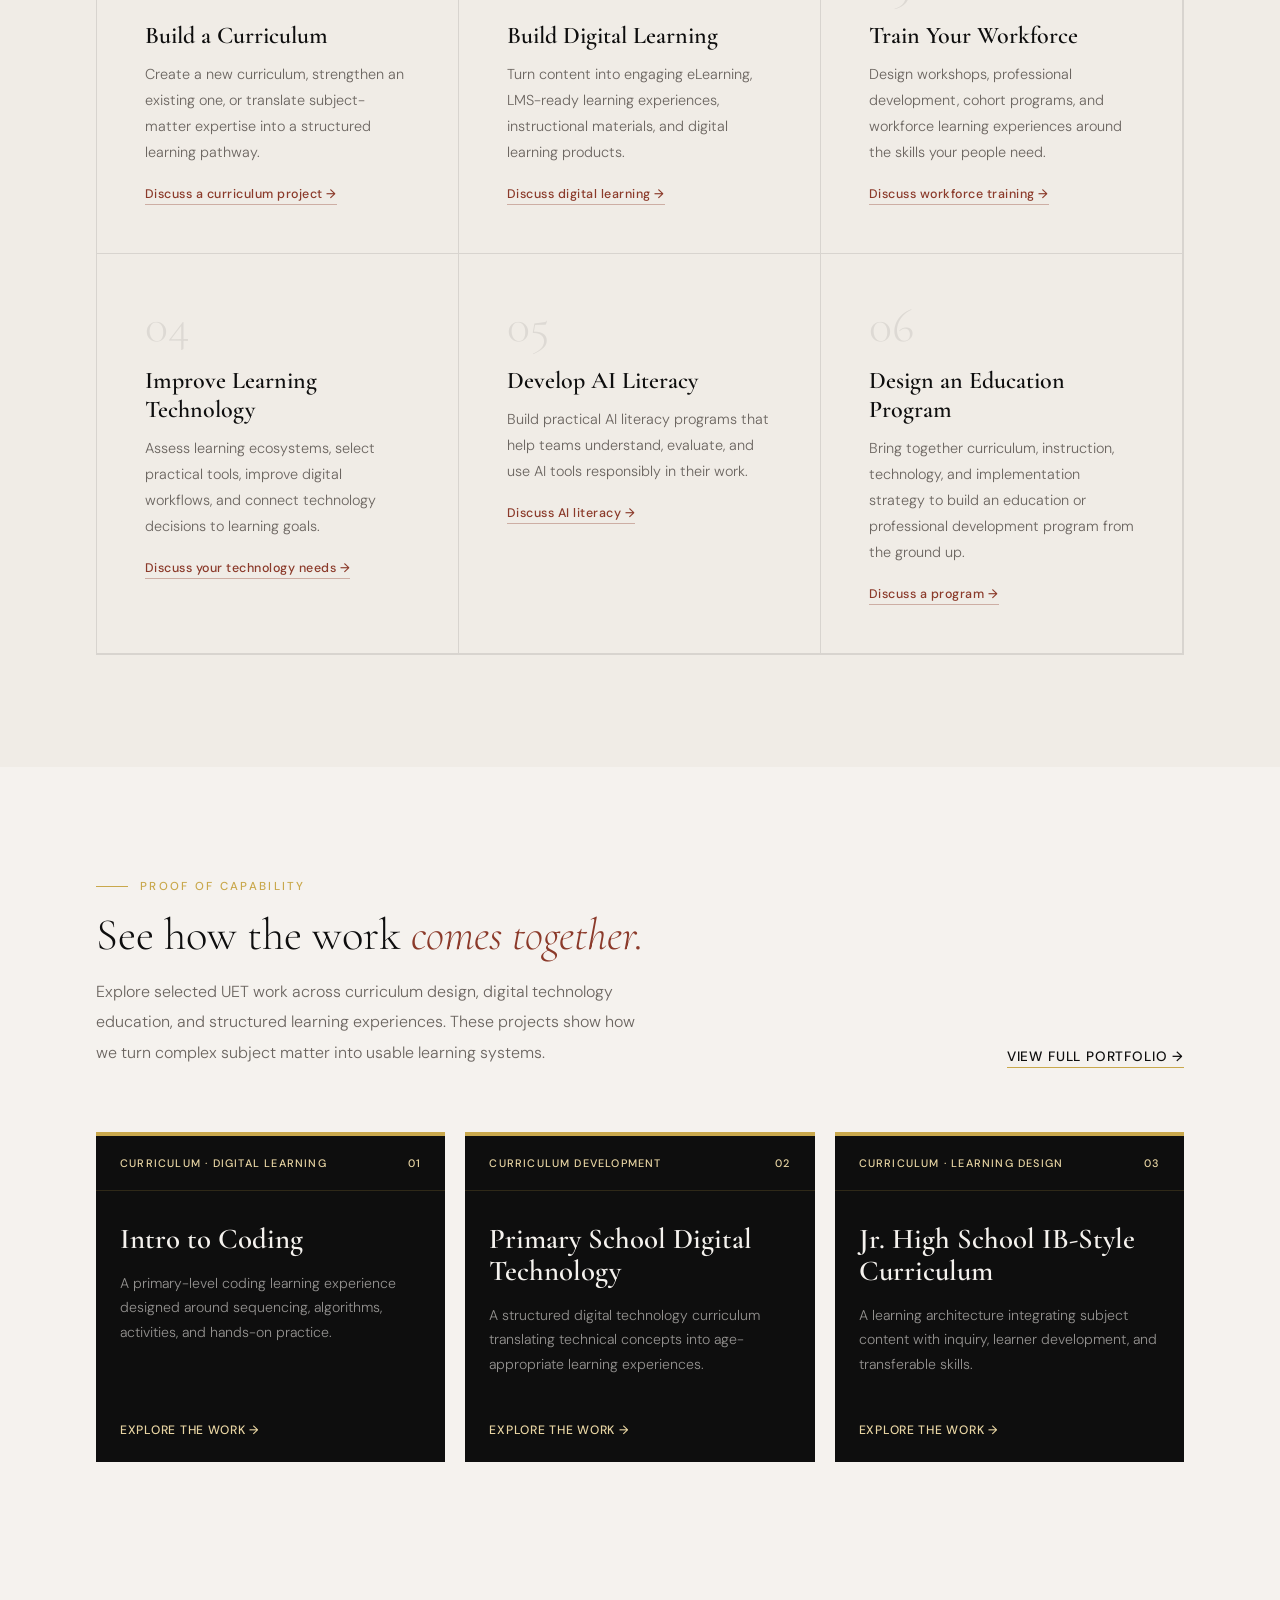
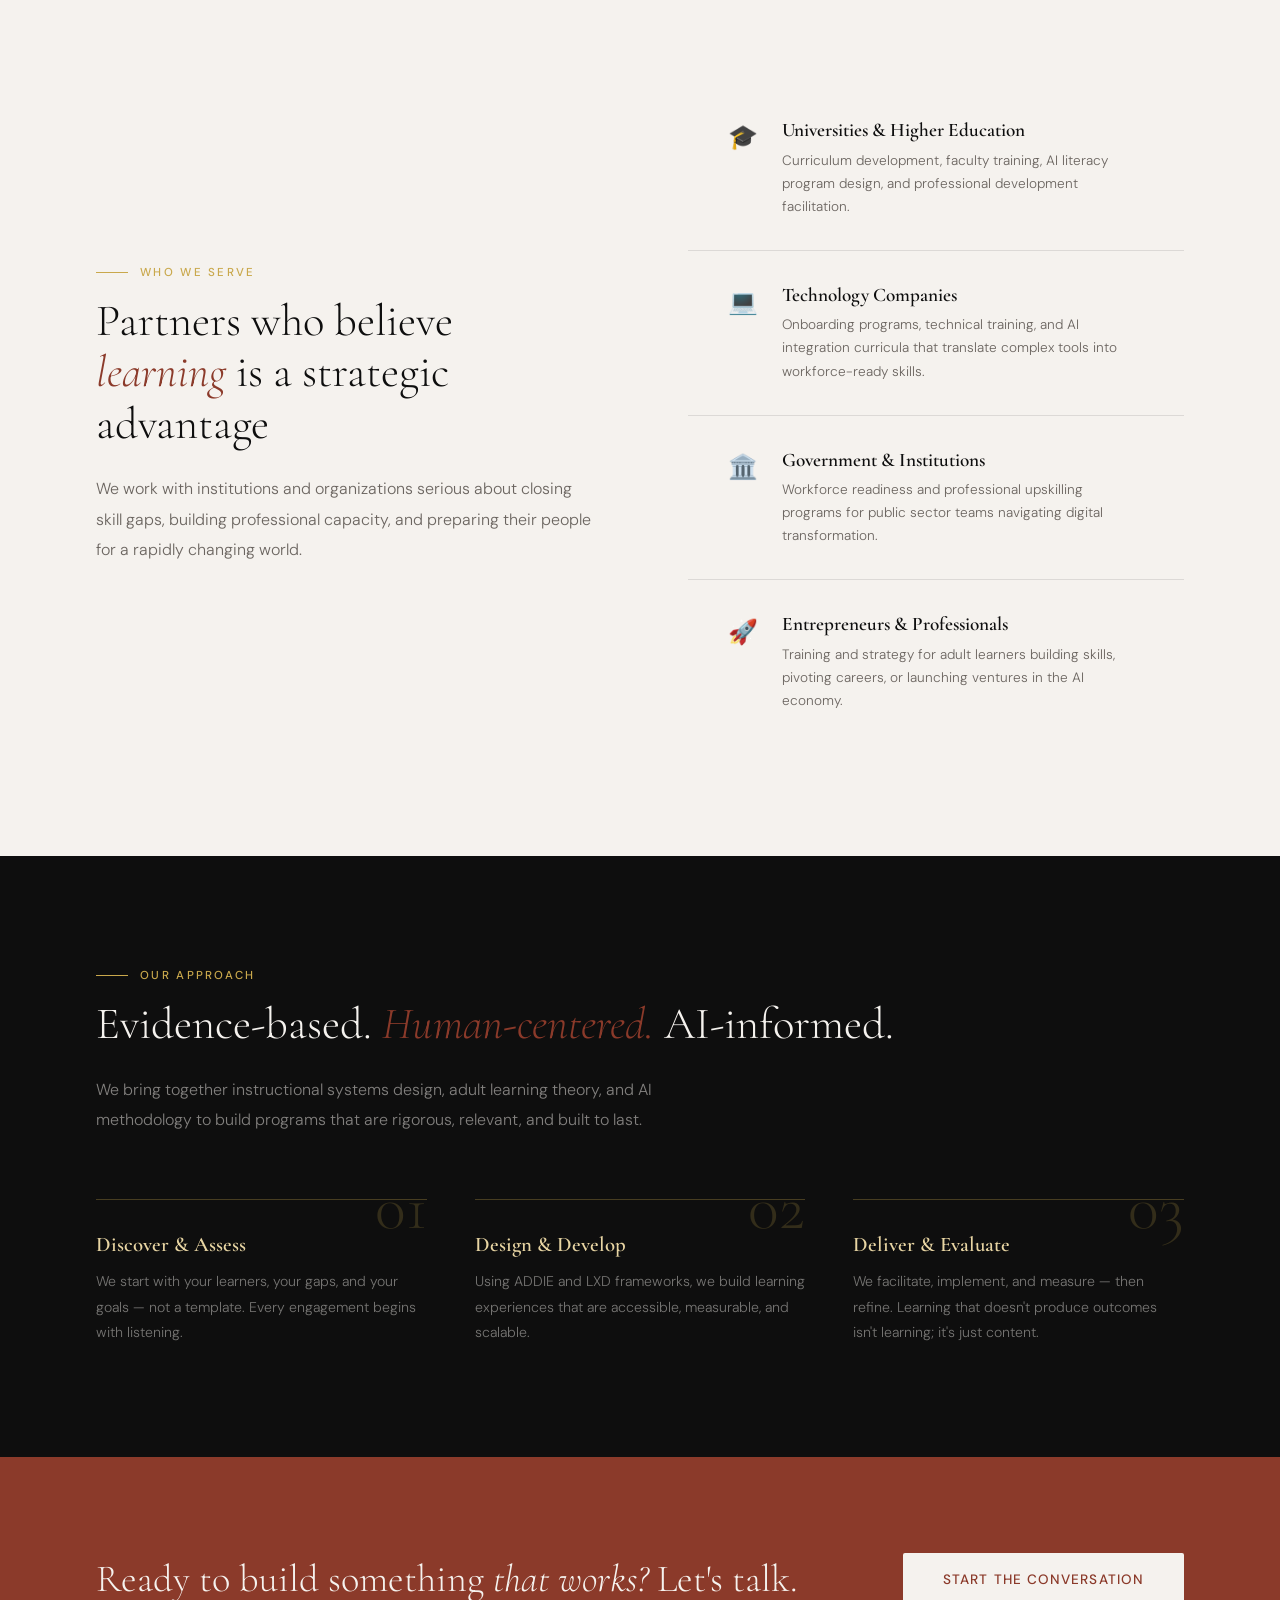
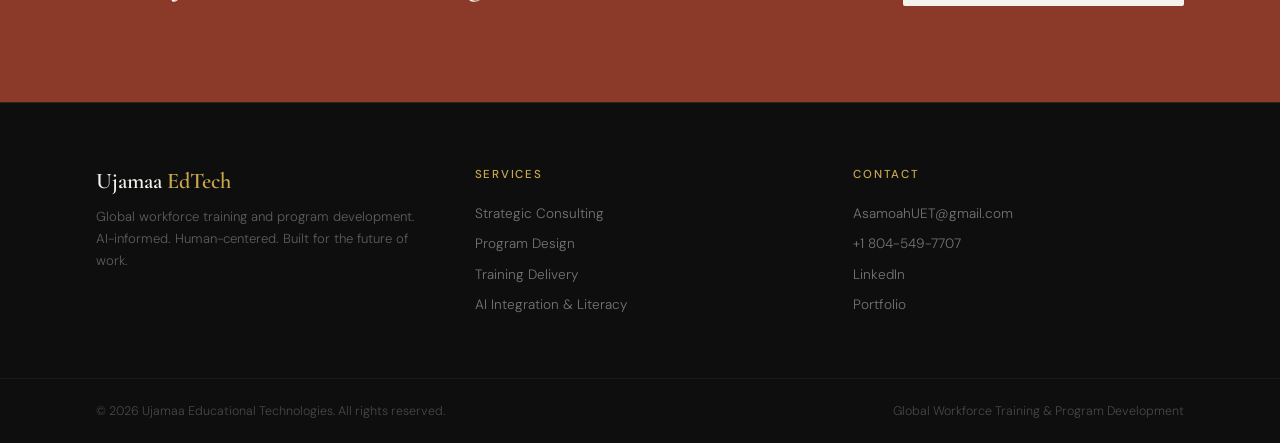
==== commit bd6f8c24: "Add buyer-facing proof of capability section" ====
--- a/index.html
+++ b/index.html
@@ -53,6 +53,19 @@
     .section-title em { font-style: italic; color: var(--rust); }
     .section-body { font-size: 1rem; line-height: 1.9; color: var(--muted); font-weight: 300; max-width: 560px; }
     .services { background: #f0ece6; }
+    .proof { background: var(--white); }
+    .proof-heading { display: flex; justify-content: space-between; align-items: end; gap: 3rem; }
+    .proof-heading .section-title { margin-bottom: 1rem; }
+    .proof-heading .section-body { margin-bottom: 0; }
+    .proof-grid { display: grid; grid-template-columns: repeat(3,1fr); gap: 1.25rem; margin-top: 4rem; }
+    .proof-card { display: flex; flex-direction: column; min-height: 330px; background: var(--black); color: var(--white); text-decoration: none; border-top: 4px solid var(--gold); transition: transform .25s, background .25s; }
+    .proof-card:hover { transform: translateY(-6px); background: #171717; }
+    .proof-card-top { display:flex; justify-content:space-between; padding: 1.25rem 1.5rem; color: var(--gold-light); font-size:.68rem; font-weight:500; letter-spacing:.11em; text-transform:uppercase; border-bottom:1px solid rgba(201,168,76,.18); }
+    .proof-card-body { padding: 2rem 1.5rem 1.5rem; display:flex; flex-direction:column; flex:1; }
+    .proof-card h3 { font-family:'Cormorant Garamond',serif; font-size:1.8rem; font-weight:600; line-height:1.1; color:var(--white); margin-bottom:1rem; }
+    .proof-card p { font-size:.88rem; line-height:1.75; color:rgba(245,242,238,.58); font-weight:300; }
+    .proof-link { margin-top:auto; padding-top:2rem; color:var(--gold-light); font-size:.76rem; font-weight:500; letter-spacing:.06em; text-transform:uppercase; }
+
     .services-grid { display: grid; grid-template-columns: repeat(3,1fr); gap: 0; margin-top: 4rem; border: 1px solid rgba(0,0,0,0.1); }
     .service-card { padding: 3rem; border-right: 1px solid rgba(0,0,0,0.1); border-bottom: 1px solid rgba(0,0,0,0.1); transition: background 0.3s; position: relative; overflow: hidden; }
     .service-card:hover { background: var(--white); }
@@ -113,6 +126,8 @@
       section { padding: 5rem 2rem; }
       .services-grid { grid-template-columns: 1fr; }
       .audience { grid-template-columns: 1fr; }
+      .proof-heading { flex-direction: column; align-items: flex-start; }
+      .proof-grid { grid-template-columns: 1fr; }
       .approach-steps { grid-template-columns: 1fr; }
       .cta-section { grid-template-columns: 1fr; padding: 4rem 2rem; }
       footer { grid-template-columns: 1fr; padding: 3rem 2rem; }
@@ -174,6 +189,42 @@
       <div class="service-card"><div class="service-num">06</div><div class="service-title">Design an Education Program</div><p class="service-desc">Bring together curriculum, instruction, technology, and implementation strategy to build an education or professional development program from the ground up.</p><a href="#contact" class="service-link">Discuss a program →</a></div>
     </div>
   </section>
+  <section class="proof" id="work">
+    <div class="section-label">Proof of Capability</div>
+    <div class="proof-heading">
+      <div>
+        <h2 class="section-title">See how the work <em>comes together.</em></h2>
+        <p class="section-body">Explore selected UET work across curriculum design, digital technology education, and structured learning experiences. These projects show how we turn complex subject matter into usable learning systems.</p>
+      </div>
+      <a href="erika_portfolio.html" class="btn-secondary">View Full Portfolio →</a>
+    </div>
+    <div class="proof-grid">
+      <a class="proof-card" href="intro-to-coding.html">
+        <div class="proof-card-top"><span>Curriculum · Digital Learning</span><span>01</span></div>
+        <div class="proof-card-body">
+          <h3>Intro to Coding</h3>
+          <p>A primary-level coding learning experience designed around sequencing, algorithms, activities, and hands-on practice.</p>
+          <span class="proof-link">Explore the work →</span>
+        </div>
+      </a>
+      <a class="proof-card" href="primary-digital-technology.html">
+        <div class="proof-card-top"><span>Curriculum Development</span><span>02</span></div>
+        <div class="proof-card-body">
+          <h3>Primary School Digital Technology</h3>
+          <p>A structured digital technology curriculum translating technical concepts into age-appropriate learning experiences.</p>
+          <span class="proof-link">Explore the work →</span>
+        </div>
+      </a>
+      <a class="proof-card" href="junior-high-ib-style.html">
+        <div class="proof-card-top"><span>Curriculum · Learning Design</span><span>03</span></div>
+        <div class="proof-card-body">
+          <h3>Jr. High School IB-Style Curriculum</h3>
+          <p>A learning architecture integrating subject content with inquiry, learner development, and transferable skills.</p>
+          <span class="proof-link">Explore the work →</span>
+        </div>
+      </a>
+    </div>
+  </section>
   <section id="audience">
     <div class="audience">
       <div>
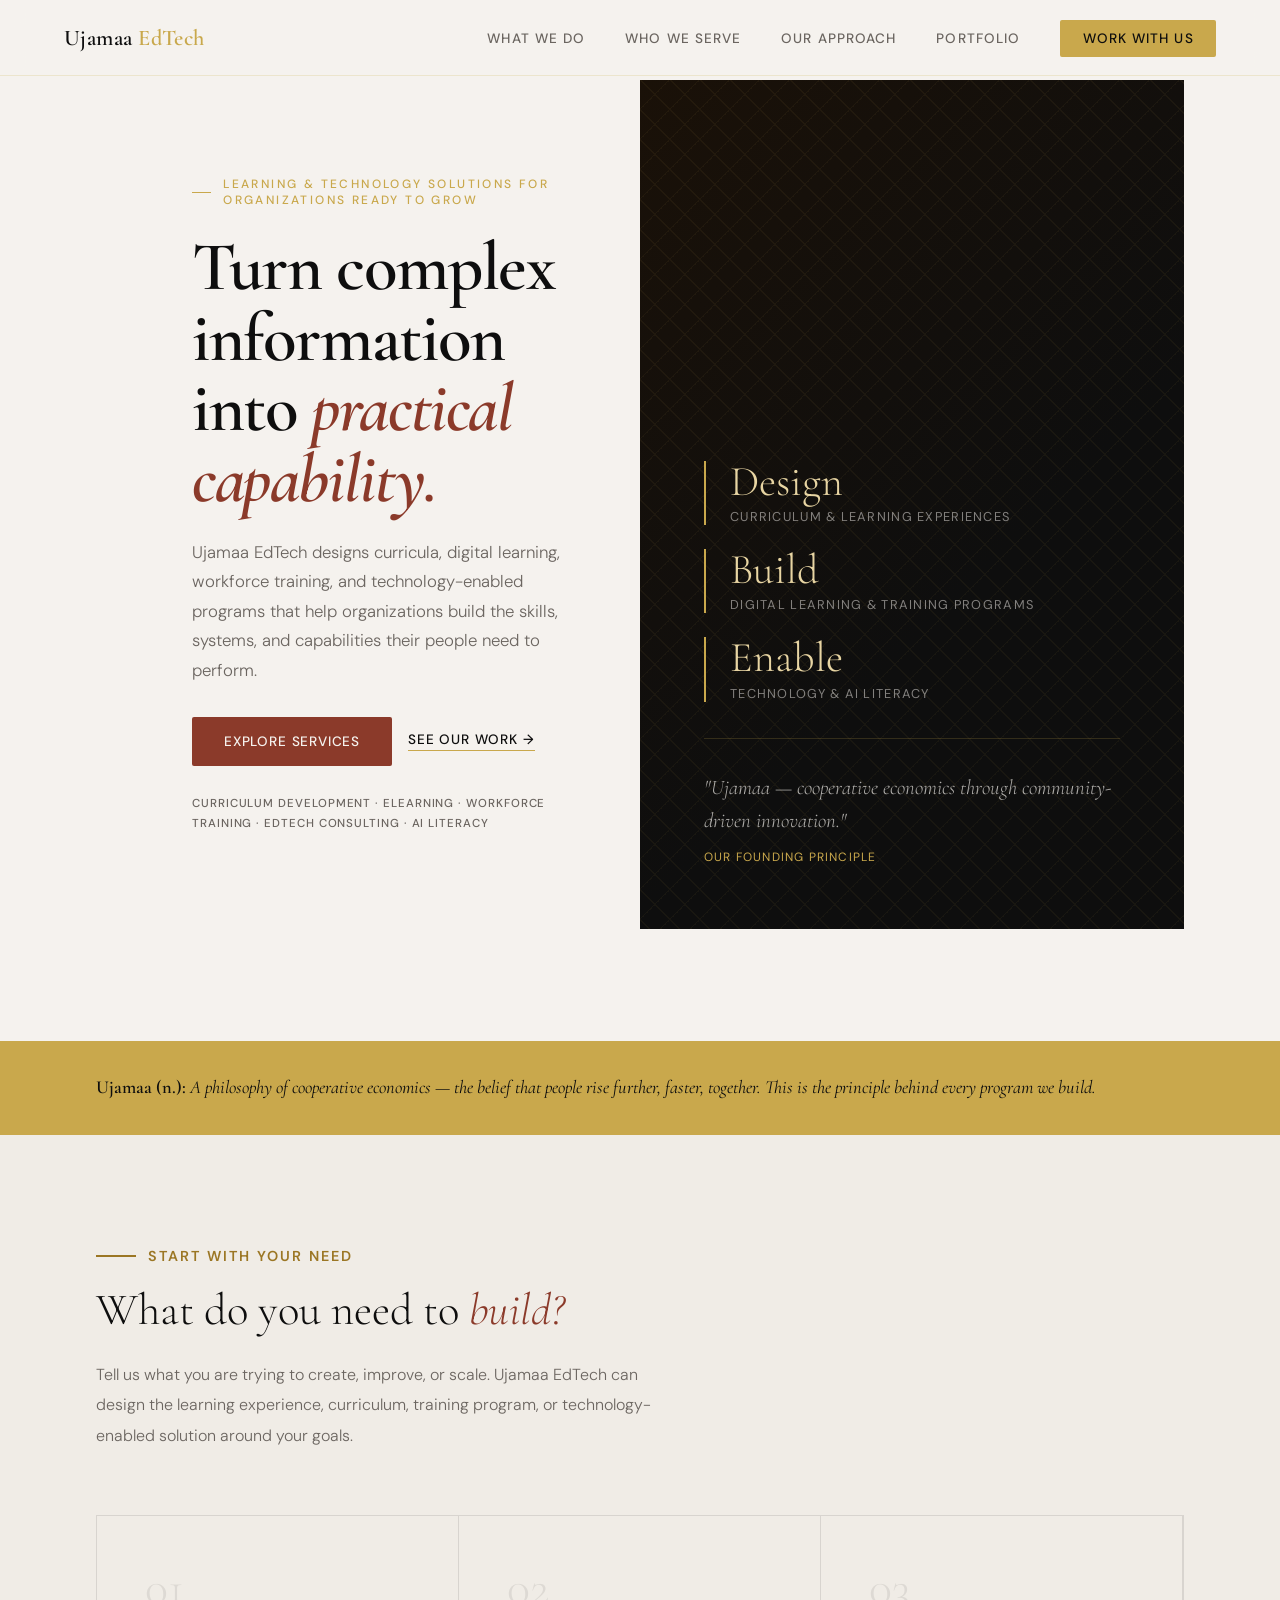
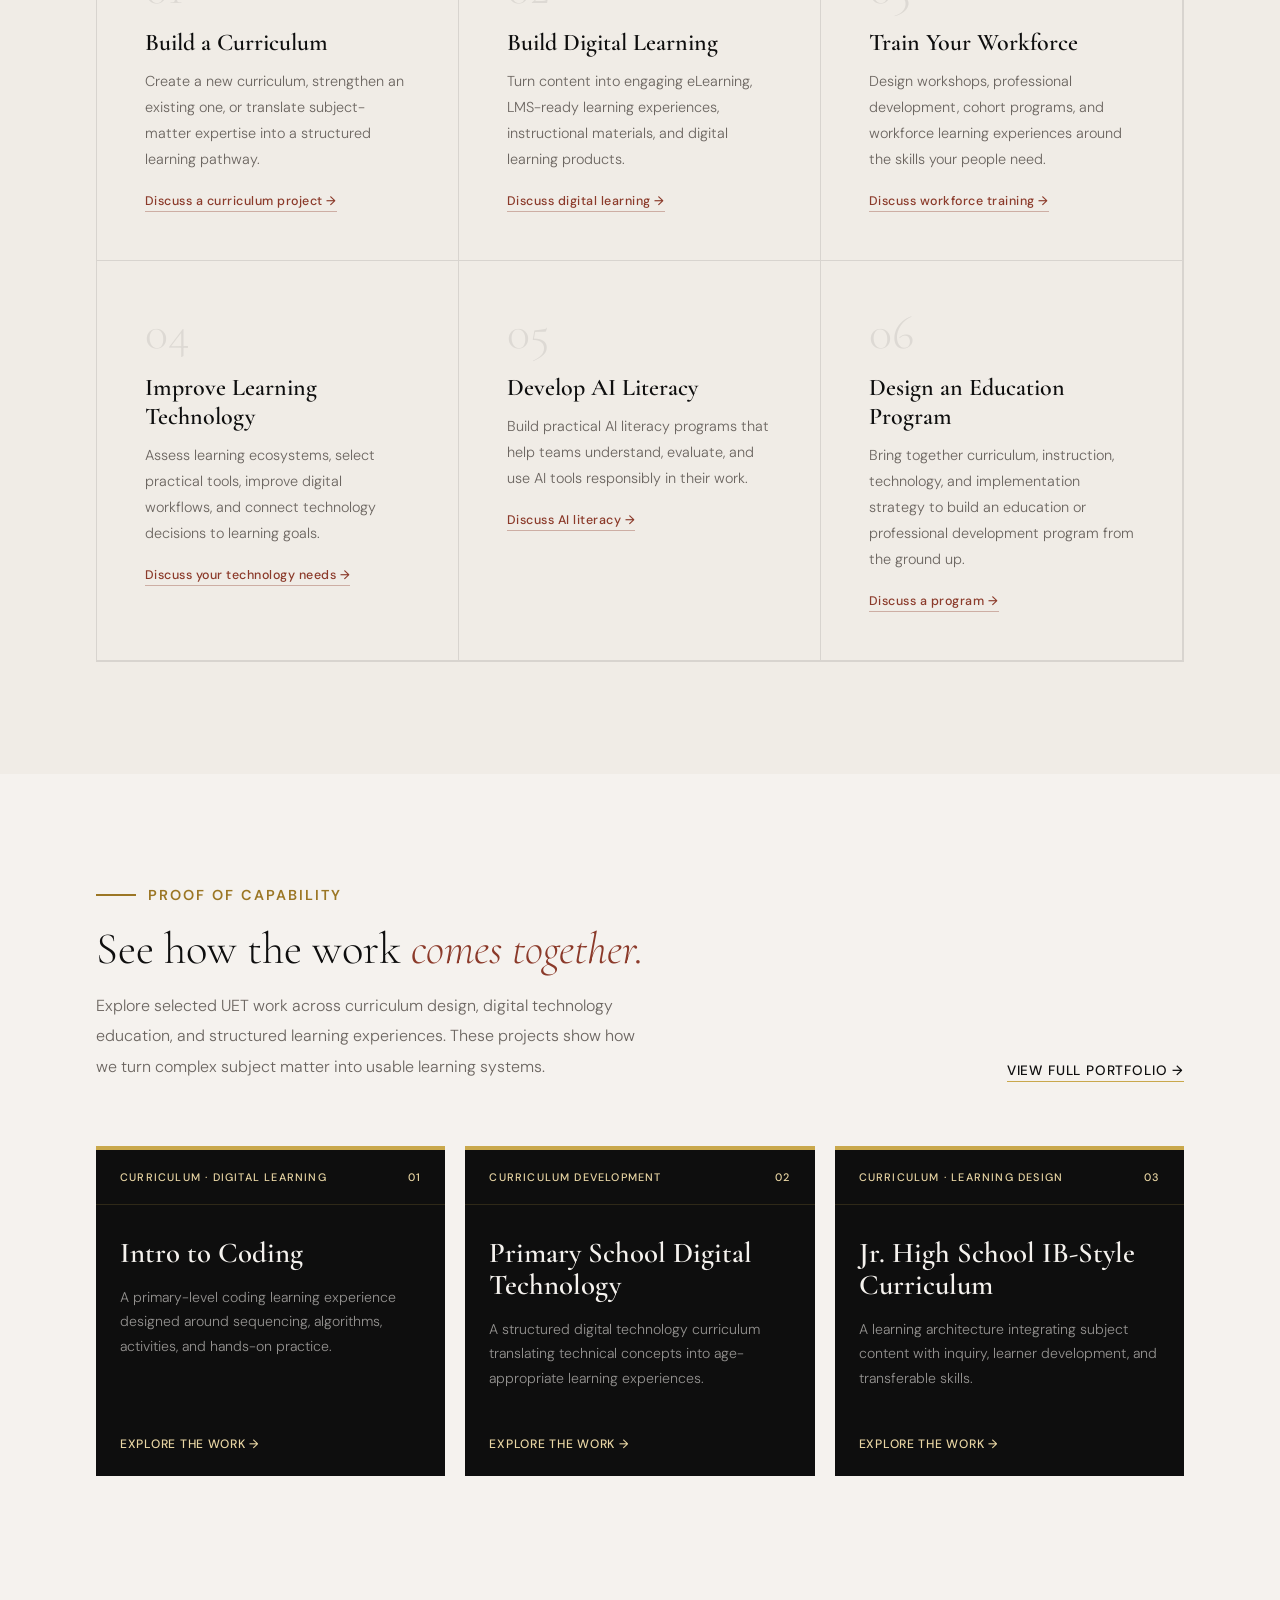
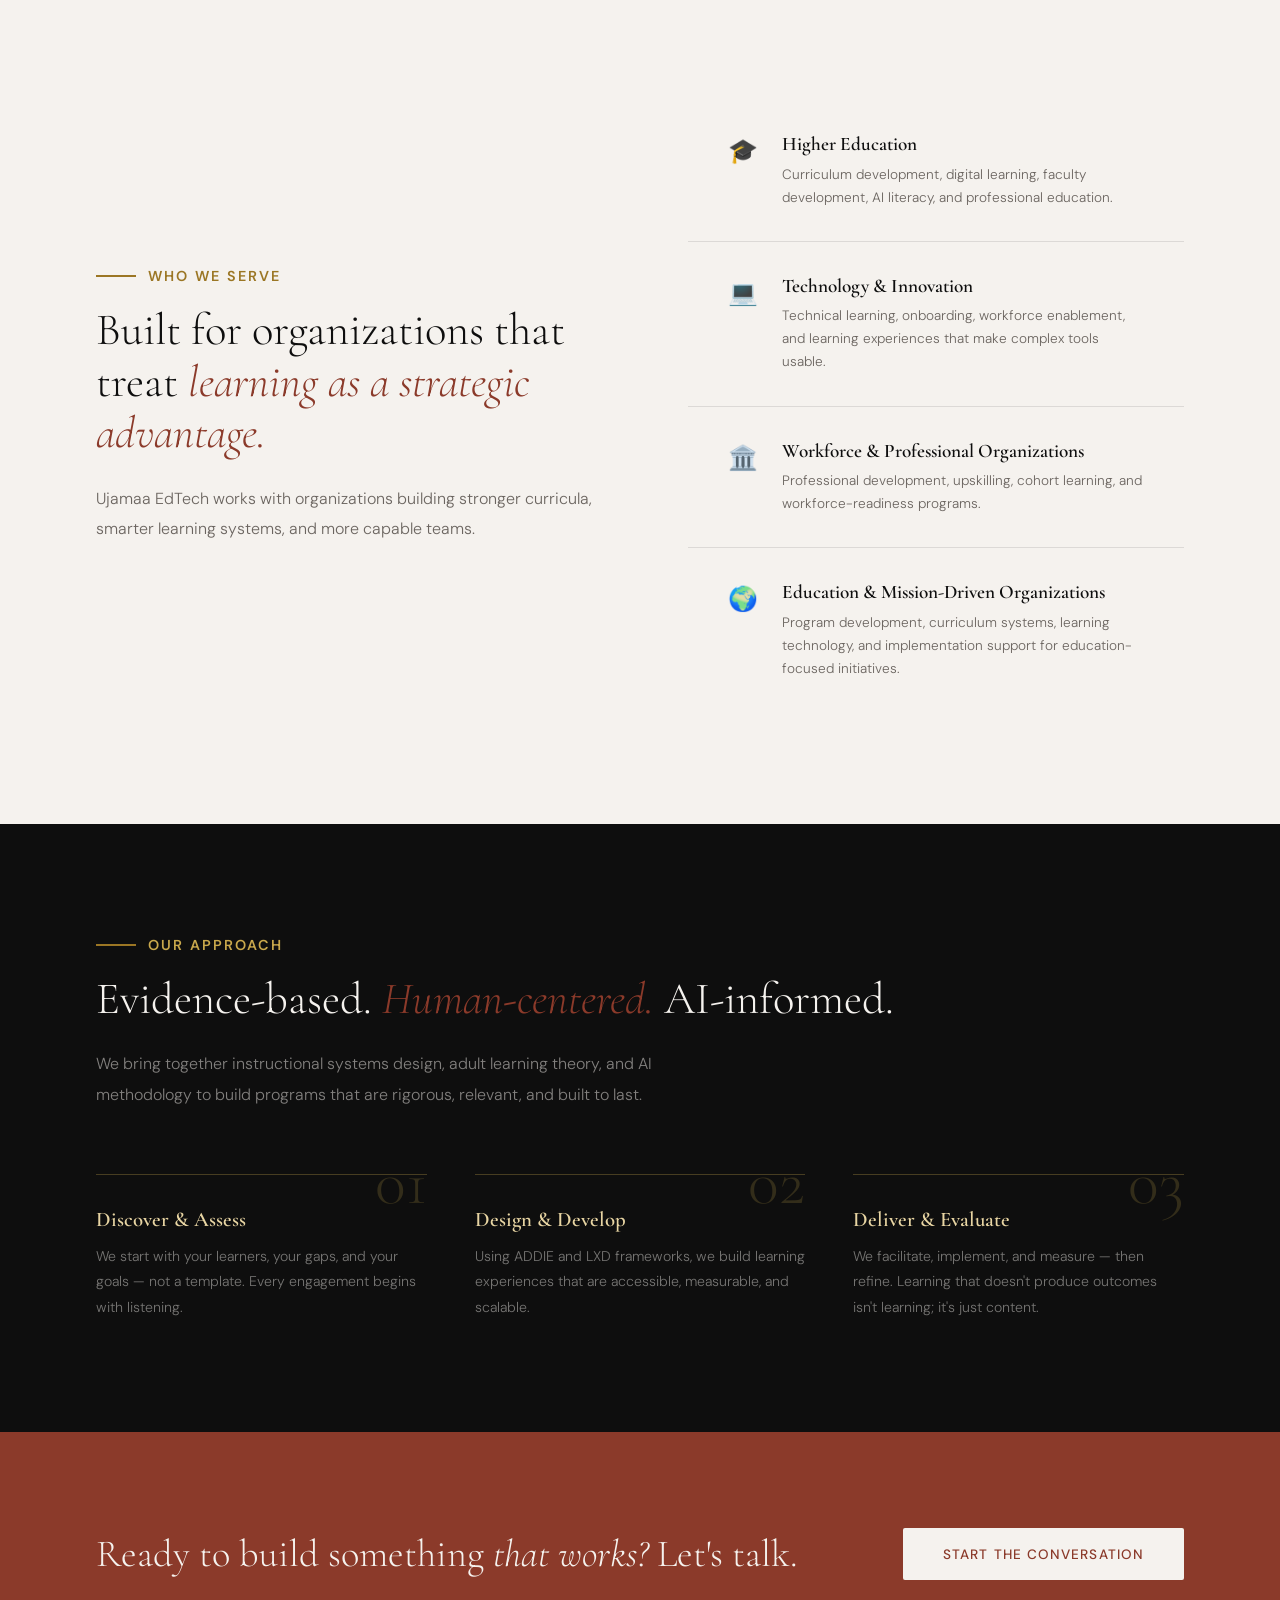
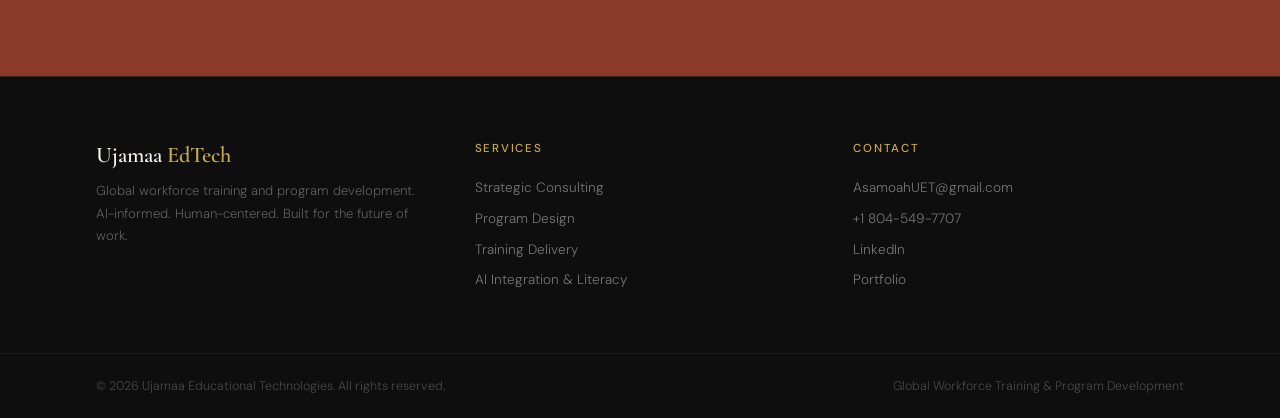
==== commit 90a1391e: "Strengthen section headers and refine buyer audiences" ====
--- a/index.html
+++ b/index.html
@@ -47,8 +47,8 @@
     .definition-strip p { font-family: 'Cormorant Garamond', serif; font-size: 1.15rem; font-style: italic; color: var(--black); line-height: 1.6; }
     .definition-strip strong { font-style: normal; font-weight: 600; }
     section { padding: 7rem 6rem; }
-    .section-label { font-size: 0.72rem; font-weight: 500; letter-spacing: 0.2em; text-transform: uppercase; color: var(--gold); margin-bottom: 1rem; display: flex; align-items: center; gap: 0.75rem; }
-    .section-label::before { content: ''; display: block; width: 2rem; height: 1px; background: var(--gold); }
+    .section-label { font-size: 0.9rem; font-weight: 600; letter-spacing: 0.14em; text-transform: uppercase; color: #9b7624; margin-bottom: 1.25rem; display: flex; align-items: center; gap: 0.75rem; }
+    .section-label::before { content: ''; display: block; width: 2.5rem; height: 2px; background: #9b7624; }
     .section-title { font-family: 'Cormorant Garamond', serif; font-size: clamp(2.2rem,3.5vw,3.5rem); font-weight: 300; line-height: 1.15; color: var(--black); margin-bottom: 1.5rem; }
     .section-title em { font-style: italic; color: var(--rust); }
     .section-body { font-size: 1rem; line-height: 1.9; color: var(--muted); font-weight: 300; max-width: 560px; }
@@ -229,14 +229,14 @@
     <div class="audience">
       <div>
         <div class="section-label">Who We Serve</div>
-        <h2 class="section-title">Partners who believe <em>learning</em> is a strategic advantage</h2>
-        <p class="section-body">We work with institutions and organizations serious about closing skill gaps, building professional capacity, and preparing their people for a rapidly changing world.</p>
+        <h2 class="section-title">Built for organizations that treat <em>learning as a strategic advantage.</em></h2>
+        <p class="section-body">Ujamaa EdTech works with organizations building stronger curricula, smarter learning systems, and more capable teams.</p>
       </div>
       <div class="audience-cards">
-        <div class="audience-card"><div class="audience-icon">🎓</div><div><div class="audience-card-title">Universities & Higher Education</div><p class="audience-card-desc">Curriculum development, faculty training, AI literacy program design, and professional development facilitation.</p></div></div>
-        <div class="audience-card"><div class="audience-icon">💻</div><div><div class="audience-card-title">Technology Companies</div><p class="audience-card-desc">Onboarding programs, technical training, and AI integration curricula that translate complex tools into workforce-ready skills.</p></div></div>
-        <div class="audience-card"><div class="audience-icon">🏛️</div><div><div class="audience-card-title">Government & Institutions</div><p class="audience-card-desc">Workforce readiness and professional upskilling programs for public sector teams navigating digital transformation.</p></div></div>
-        <div class="audience-card"><div class="audience-icon">🚀</div><div><div class="audience-card-title">Entrepreneurs & Professionals</div><p class="audience-card-desc">Training and strategy for adult learners building skills, pivoting careers, or launching ventures in the AI economy.</p></div></div>
+        <div class="audience-card"><div class="audience-icon">🎓</div><div><div class="audience-card-title">Higher Education</div><p class="audience-card-desc">Curriculum development, digital learning, faculty development, AI literacy, and professional education.</p></div></div>
+        <div class="audience-card"><div class="audience-icon">💻</div><div><div class="audience-card-title">Technology & Innovation</div><p class="audience-card-desc">Technical learning, onboarding, workforce enablement, and learning experiences that make complex tools usable.</p></div></div>
+        <div class="audience-card"><div class="audience-icon">🏛️</div><div><div class="audience-card-title">Workforce & Professional Organizations</div><p class="audience-card-desc">Professional development, upskilling, cohort learning, and workforce-readiness programs.</p></div></div>
+        <div class="audience-card"><div class="audience-icon">🌍</div><div><div class="audience-card-title">Education & Mission-Driven Organizations</div><p class="audience-card-desc">Program development, curriculum systems, learning technology, and implementation support for education-focused initiatives.</p></div></div>
       </div>
     </div>
   </section>
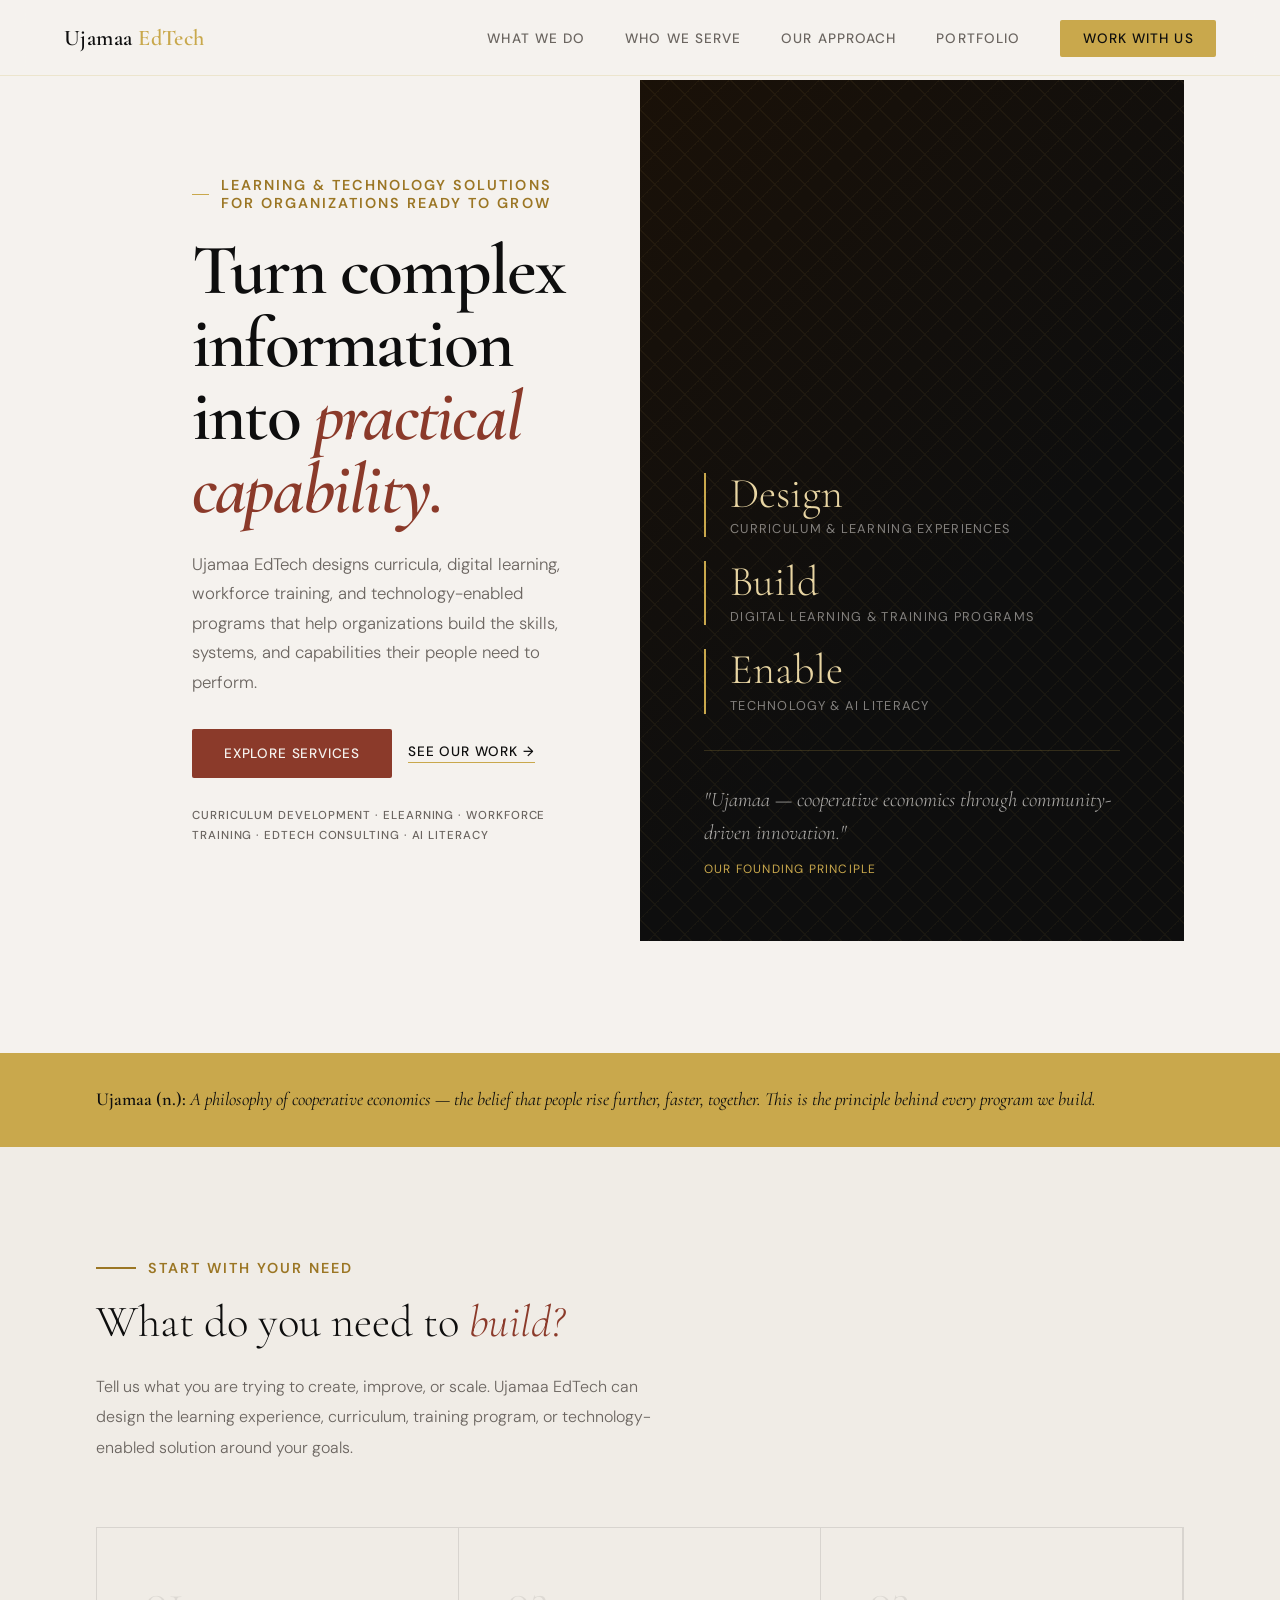
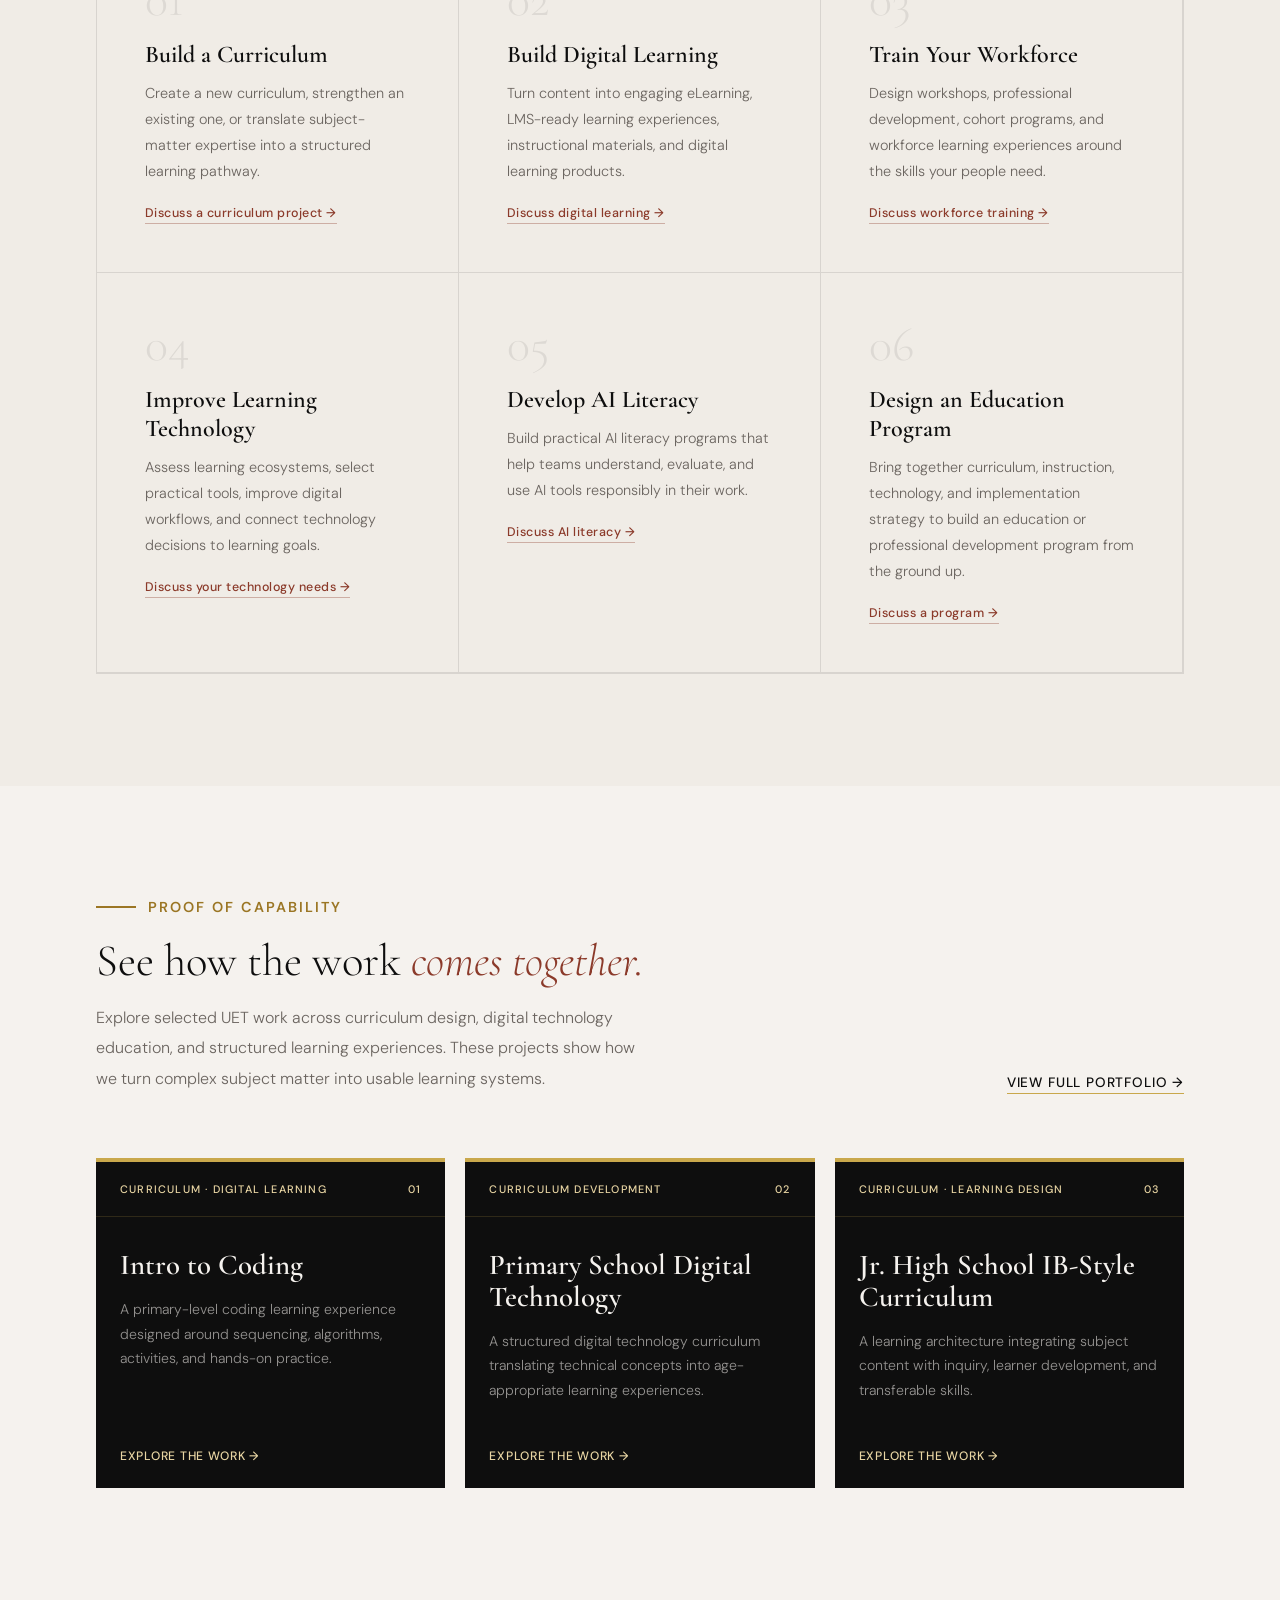
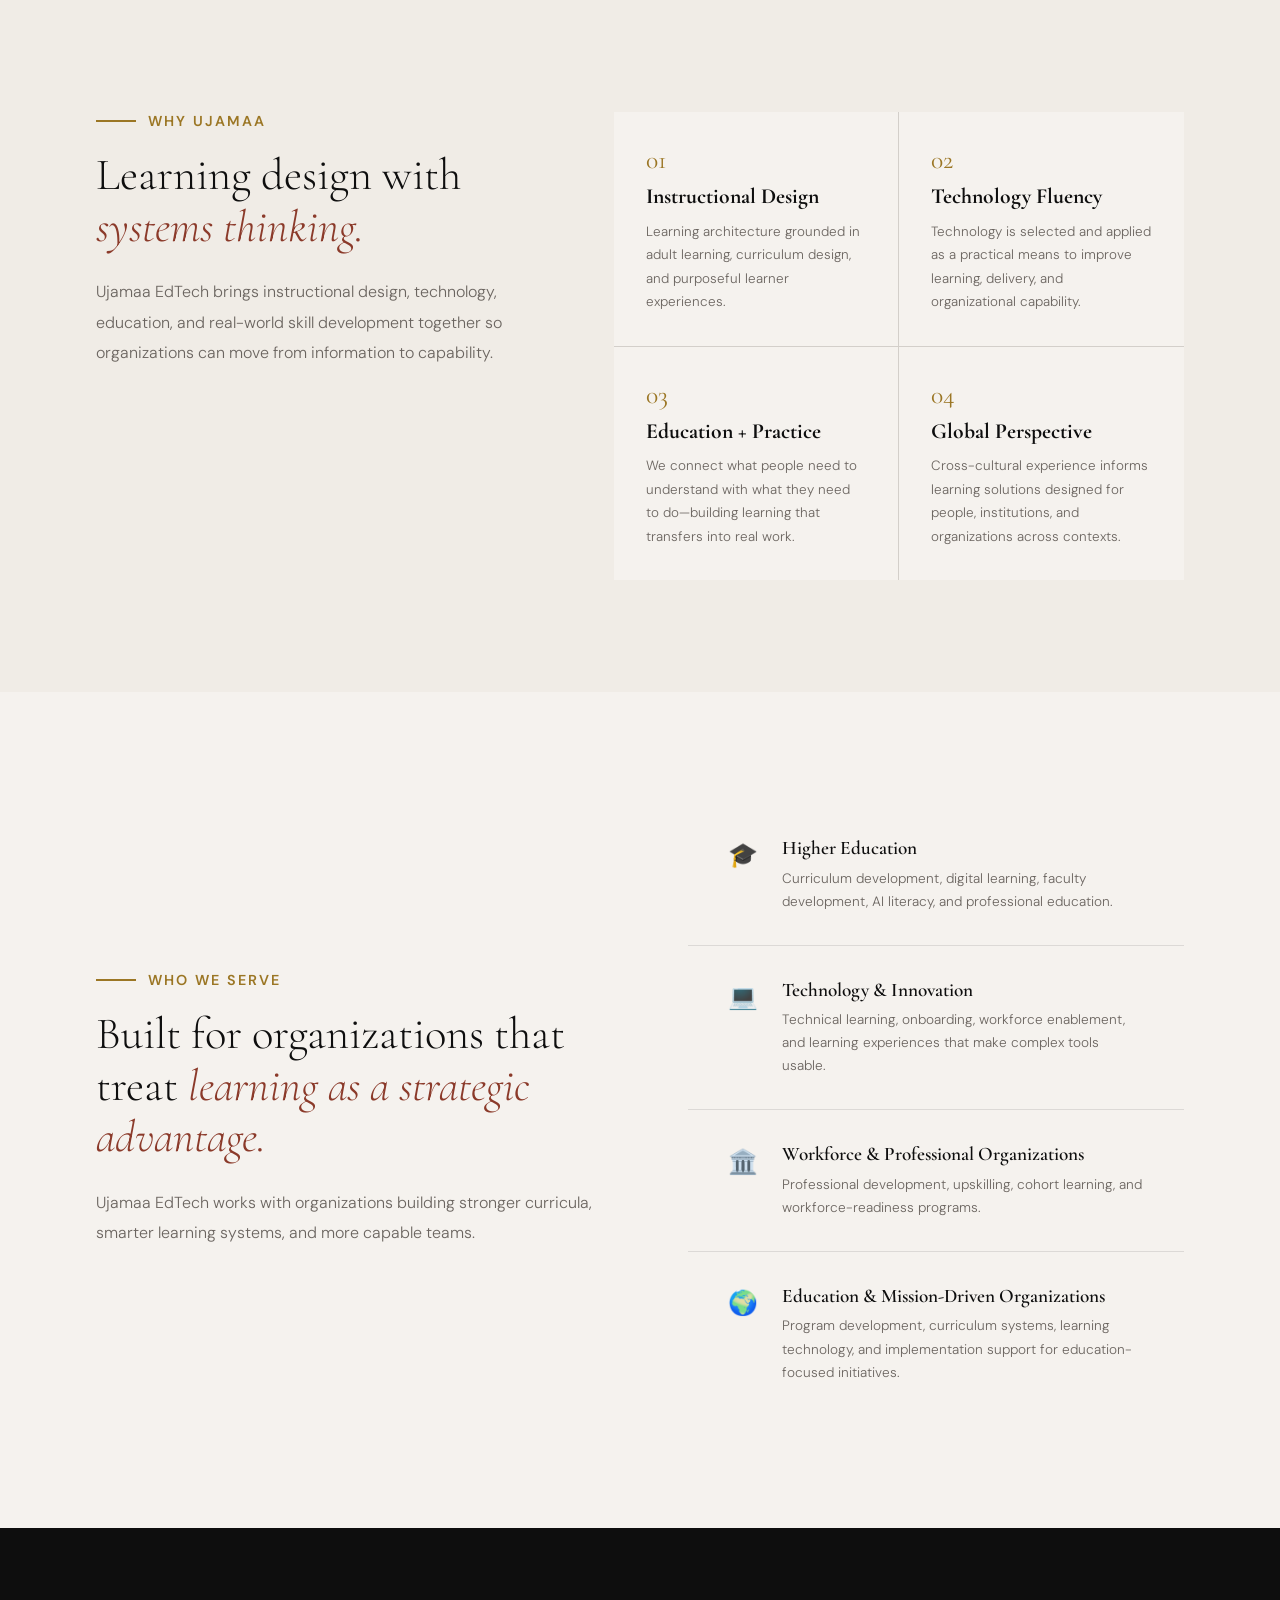
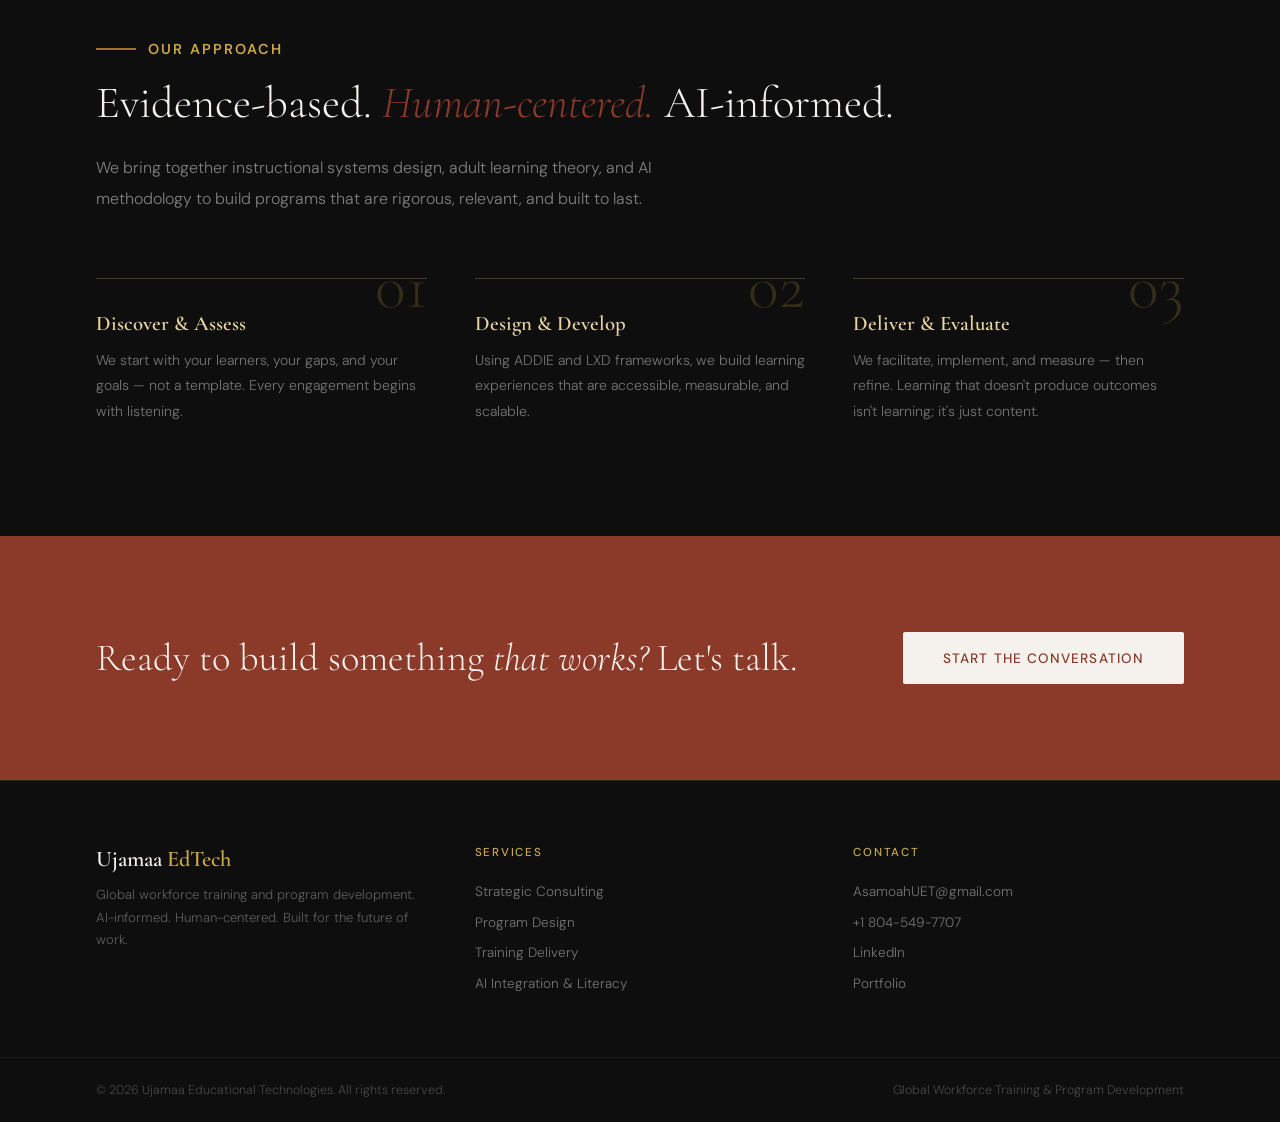
==== commit b9eae971: "Strengthen hero header and add Why Ujamaa differentiation section" ====
--- a/index.html
+++ b/index.html
@@ -23,9 +23,10 @@
     .nav-cta { background: var(--gold); color: var(--black) !important; padding: 0.6rem 1.4rem; border-radius: 2px; font-weight: 500 !important; }
     .hero { min-height: 100vh; display: grid; grid-template-columns: 1fr 1fr; padding-top: 80px; position: relative; overflow: hidden; }
     .hero-left { display: flex; flex-direction: column; justify-content: center; padding: 6rem 4rem 6rem 6rem; position: relative; z-index: 2; }
-    .hero-eyebrow { font-size: 0.75rem; font-weight: 500; letter-spacing: 0.2em; text-transform: uppercase; color: var(--gold); margin-bottom: 1.5rem; display: flex; align-items: center; gap: 0.75rem; }
+    .hero-eyebrow { font-size: 0.9rem; font-weight: 600; letter-spacing: 0.14em; text-transform: uppercase; color: #9b7624; margin-bottom: 1.35rem; display: flex; align-items: center; gap: 0.75rem; }
+    .hero-eyebrow::before { content: ''; display: block; width: 2.5rem; height: 2px; background: #9b7624; }
     .hero-eyebrow::before { content: ''; display: block; width: 2rem; height: 1px; background: var(--gold); }
-    .hero h1 { font-family: 'Cormorant Garamond', serif; font-size: clamp(3.1rem,5.4vw,5.4rem); font-weight: 600; line-height: 1.02; color: var(--black); margin-bottom: 1.5rem; letter-spacing: -0.02em; }
+    .hero h1 { font-family: 'Cormorant Garamond', serif; font-size: clamp(3.2rem,5.6vw,5.6rem); font-weight: 600; line-height: 1.02; color: var(--black); margin-bottom: 1.5rem; letter-spacing: -0.025em; }
     .hero h1 em { font-style: italic; color: var(--rust); }
     .hero-desc { font-size: 1.05rem; line-height: 1.75; color: var(--muted); max-width: 540px; margin-bottom: 2rem; font-weight: 300; }
     .hero-actions { display: flex; gap: 1rem; align-items: center; margin-bottom: 1.75rem; }
@@ -54,6 +55,14 @@
     .section-body { font-size: 1rem; line-height: 1.9; color: var(--muted); font-weight: 300; max-width: 560px; }
     .services { background: #f0ece6; }
     .proof { background: var(--white); }
+    .why-ujamaa { background: #f0ece6; }
+    .why-layout { display:grid; grid-template-columns: .85fr 1.15fr; gap:6rem; align-items:start; }
+    .why-grid { display:grid; grid-template-columns:1fr 1fr; gap:1px; background:rgba(0,0,0,.12); }
+    .why-card { background:var(--white); padding:2rem; min-height:190px; }
+    .why-card span { font-family:'Cormorant Garamond',serif; font-size:1.6rem; color:#9b7624; }
+    .why-card h3 { font-family:'Cormorant Garamond',serif; font-size:1.35rem; color:var(--black); margin:.5rem 0 .65rem; }
+    .why-card p { font-size:.84rem; line-height:1.75; color:var(--muted); font-weight:300; }
+
     .proof-heading { display: flex; justify-content: space-between; align-items: end; gap: 3rem; }
     .proof-heading .section-title { margin-bottom: 1rem; }
     .proof-heading .section-body { margin-bottom: 0; }
@@ -126,6 +135,8 @@
       section { padding: 5rem 2rem; }
       .services-grid { grid-template-columns: 1fr; }
       .audience { grid-template-columns: 1fr; }
+      .why-layout { grid-template-columns: 1fr; gap: 3rem; }
+      .why-grid { grid-template-columns: 1fr; }
       .proof-heading { flex-direction: column; align-items: flex-start; }
       .proof-grid { grid-template-columns: 1fr; }
       .approach-steps { grid-template-columns: 1fr; }
@@ -225,6 +236,21 @@
       </a>
     </div>
   </section>
+  <section class="why-ujamaa">
+    <div class="why-layout">
+      <div>
+        <div class="section-label">Why Ujamaa</div>
+        <h2 class="section-title">Learning design with <em>systems thinking.</em></h2>
+        <p class="section-body">Ujamaa EdTech brings instructional design, technology, education, and real-world skill development together so organizations can move from information to capability.</p>
+      </div>
+      <div class="why-grid">
+        <div class="why-card"><span>01</span><h3>Instructional Design</h3><p>Learning architecture grounded in adult learning, curriculum design, and purposeful learner experiences.</p></div>
+        <div class="why-card"><span>02</span><h3>Technology Fluency</h3><p>Technology is selected and applied as a practical means to improve learning, delivery, and organizational capability.</p></div>
+        <div class="why-card"><span>03</span><h3>Education + Practice</h3><p>We connect what people need to understand with what they need to do—building learning that transfers into real work.</p></div>
+        <div class="why-card"><span>04</span><h3>Global Perspective</h3><p>Cross-cultural experience informs learning solutions designed for people, institutions, and organizations across contexts.</p></div>
+      </div>
+    </div>
+  </section>
   <section id="audience">
     <div class="audience">
       <div>
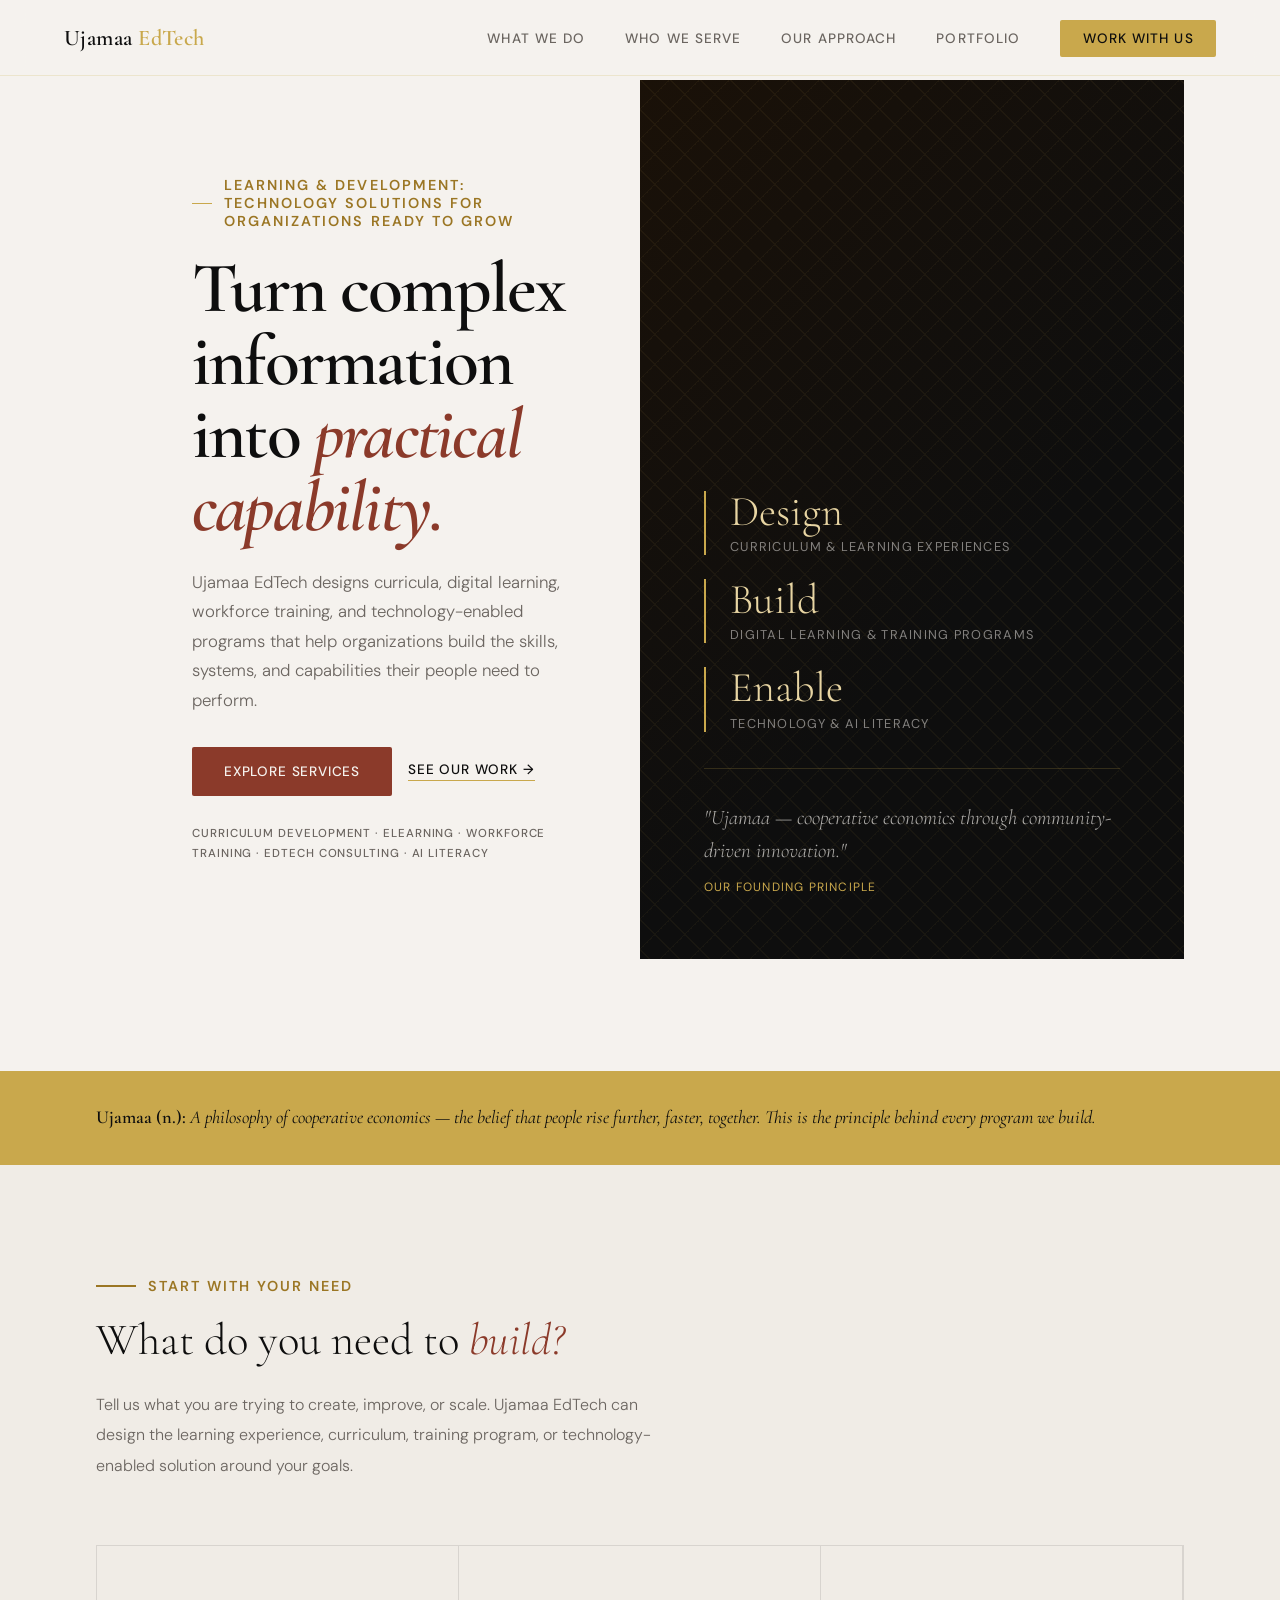
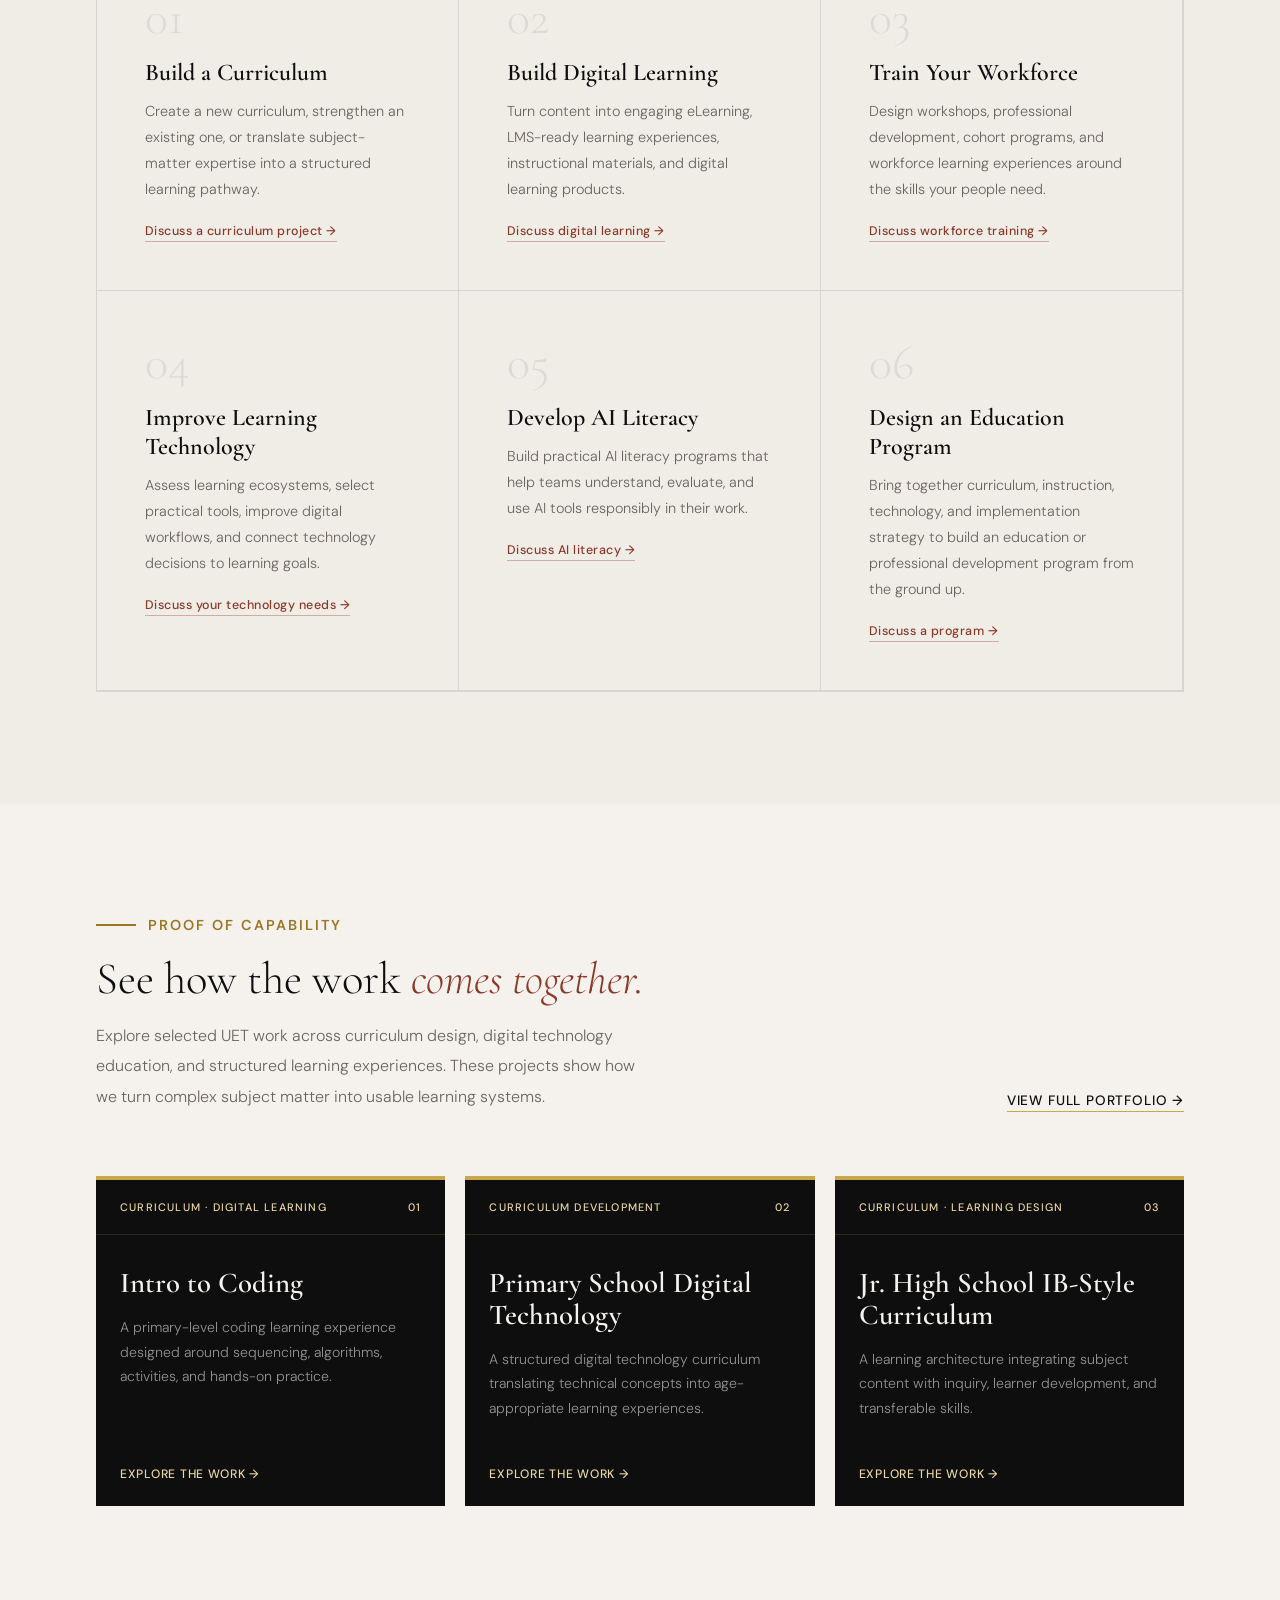
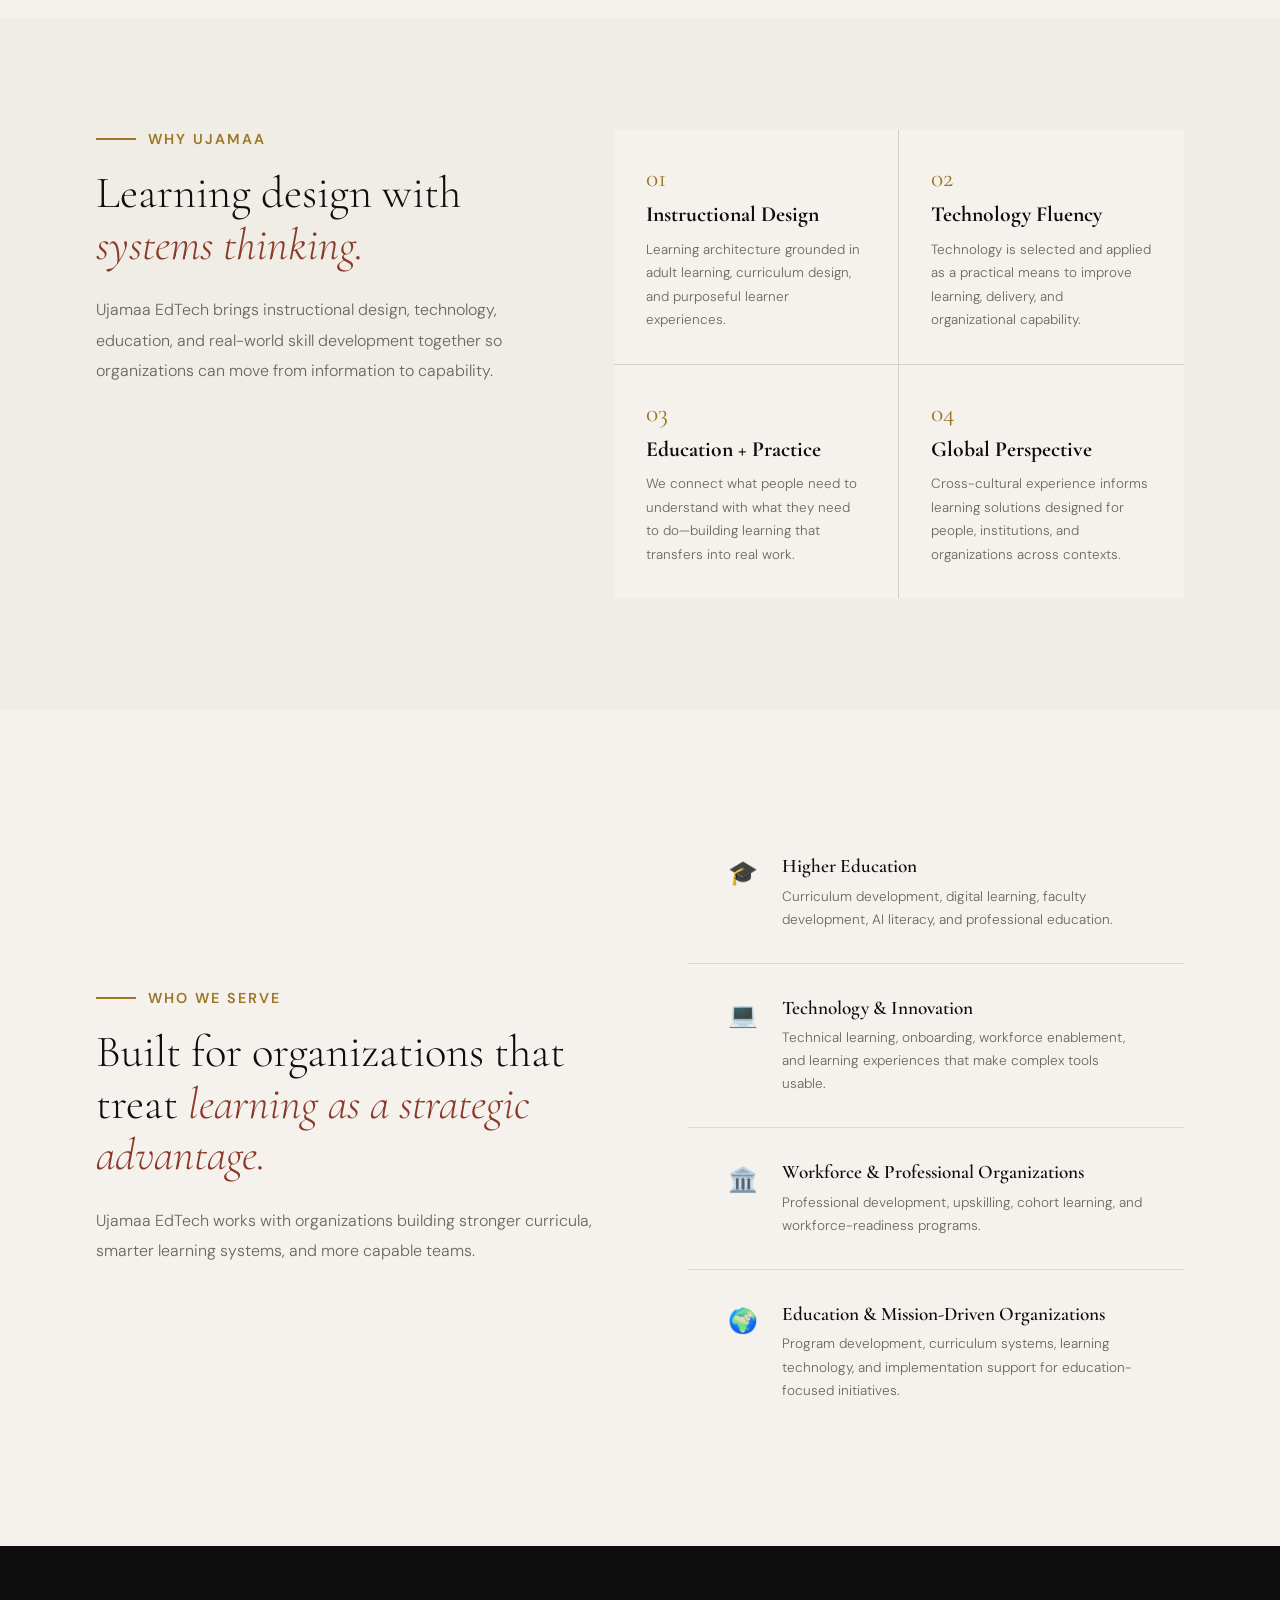
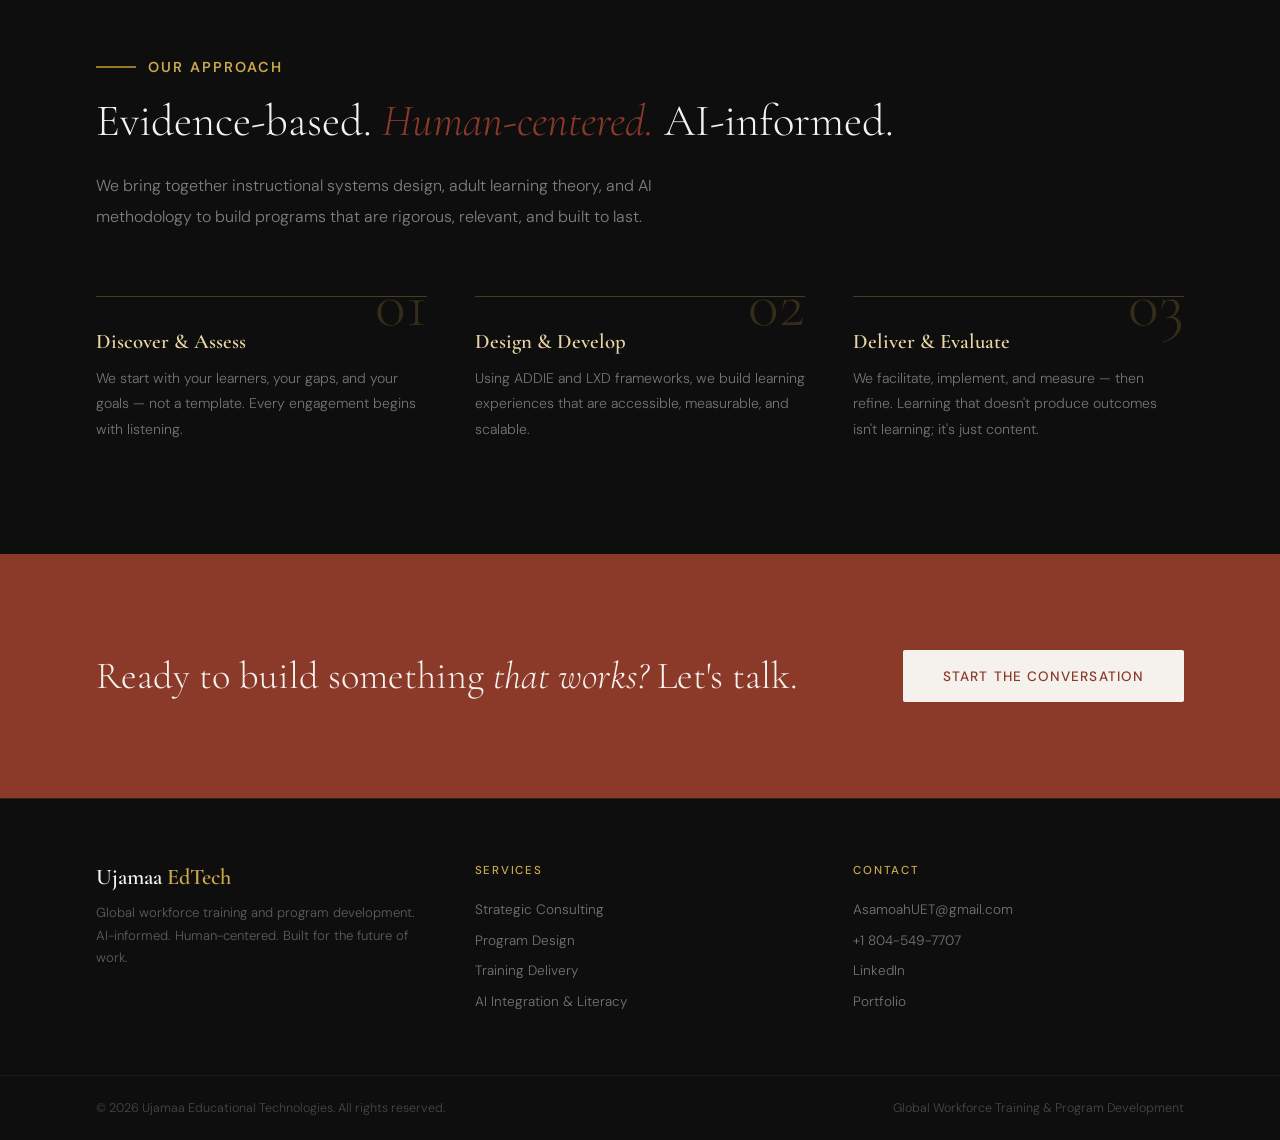
==== commit c44eaf82: "Refine homepage hero positioning statement" ====
--- a/index.html
+++ b/index.html
@@ -160,7 +160,7 @@
   </nav>
   <section class="hero">
     <div class="hero-left">
-      <p class="hero-eyebrow">Learning & Technology Solutions for Organizations Ready to Grow</p>
+      <p class="hero-eyebrow">Learning & Development:<br>Technology Solutions for Organizations Ready to Grow</p>
       <h1>Turn complex information into <em>practical capability.</em></h1>
       <p class="hero-desc">Ujamaa EdTech designs curricula, digital learning, workforce training, and technology-enabled programs that help organizations build the skills, systems, and capabilities their people need to perform.</p>
       <div class="hero-actions">
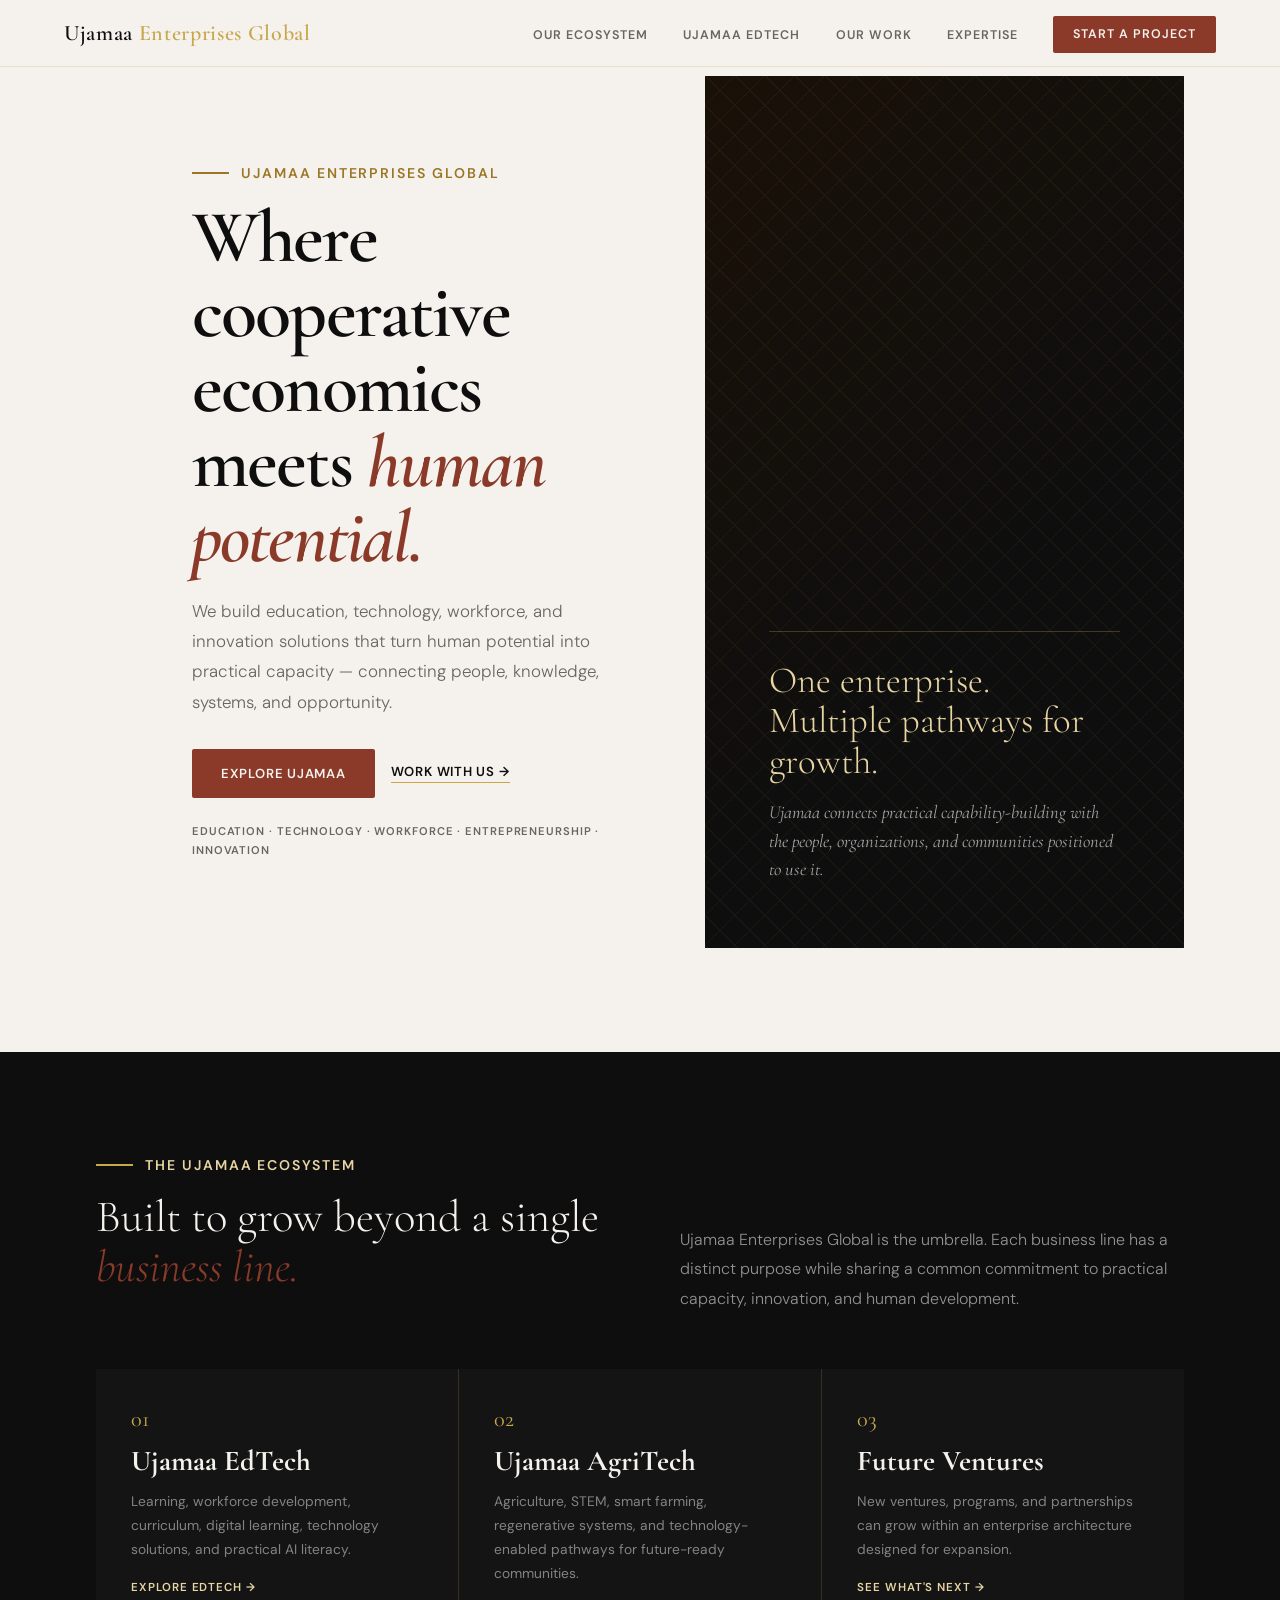
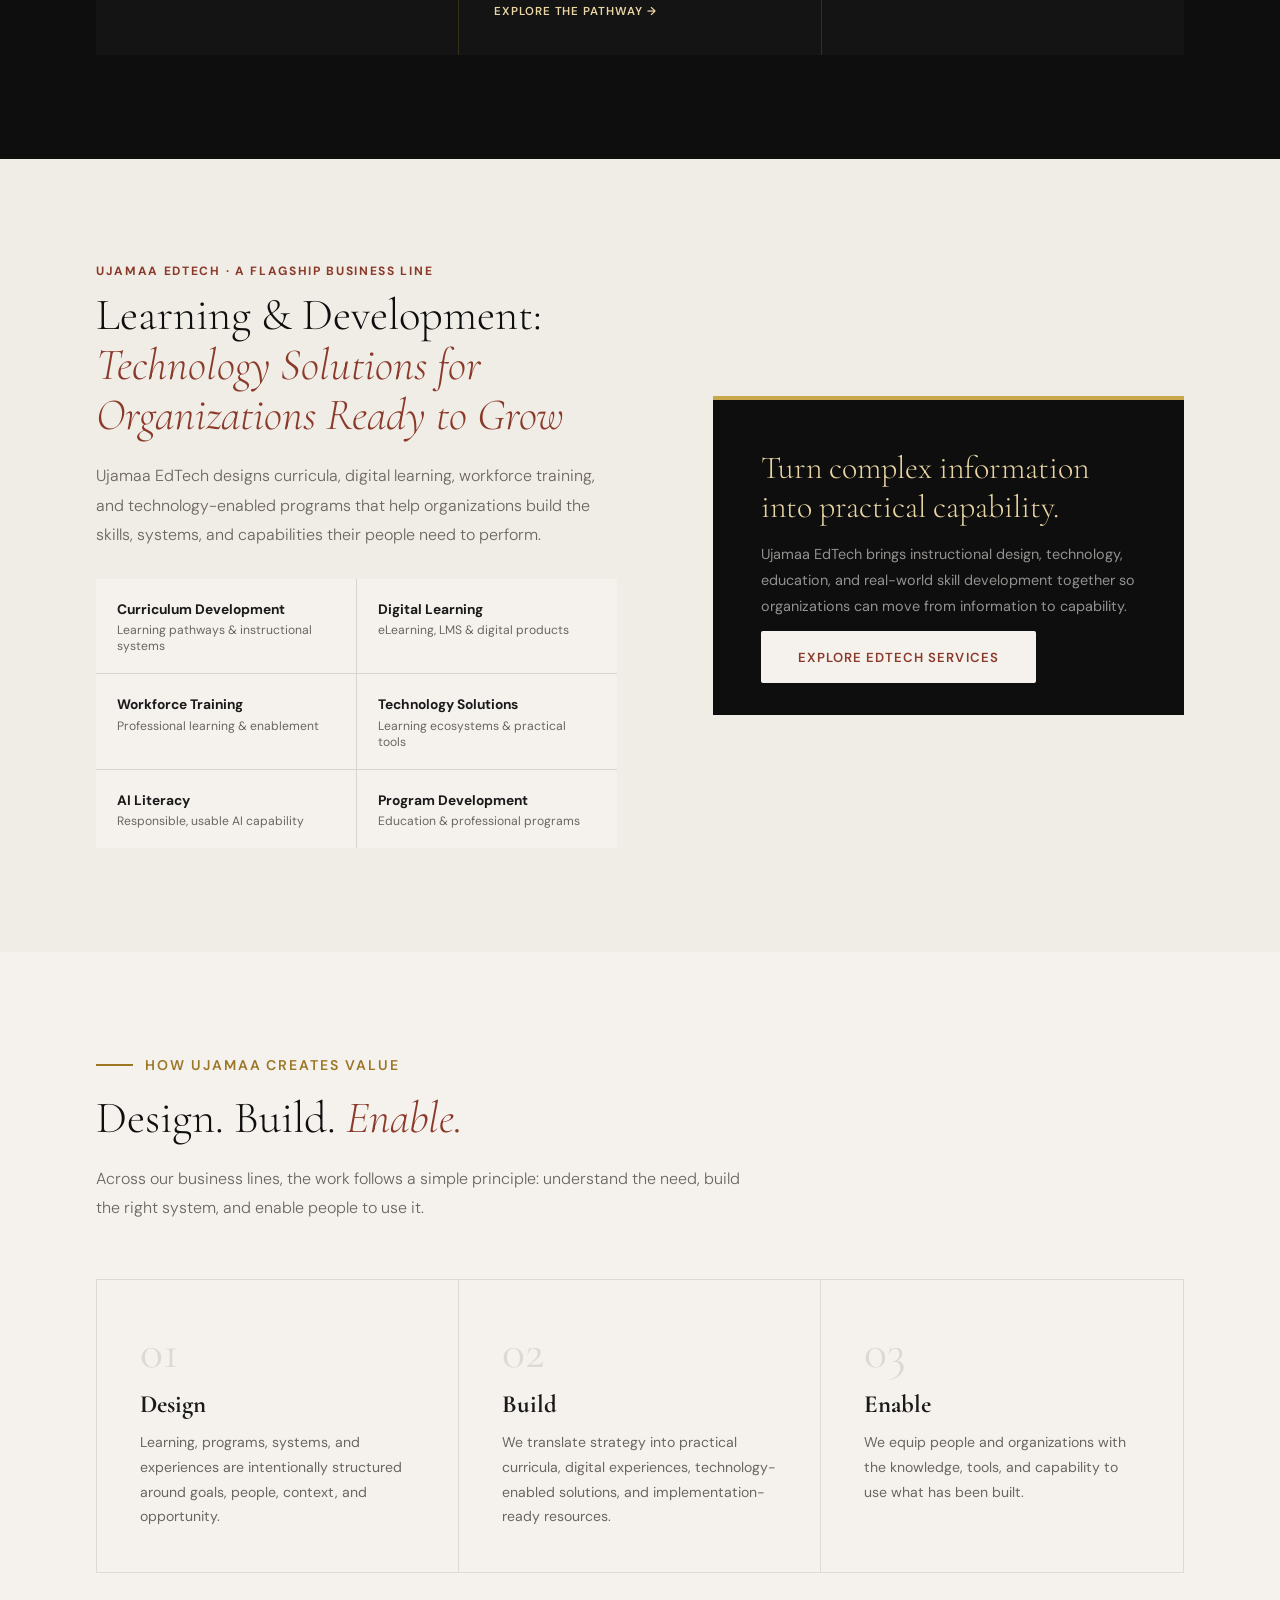
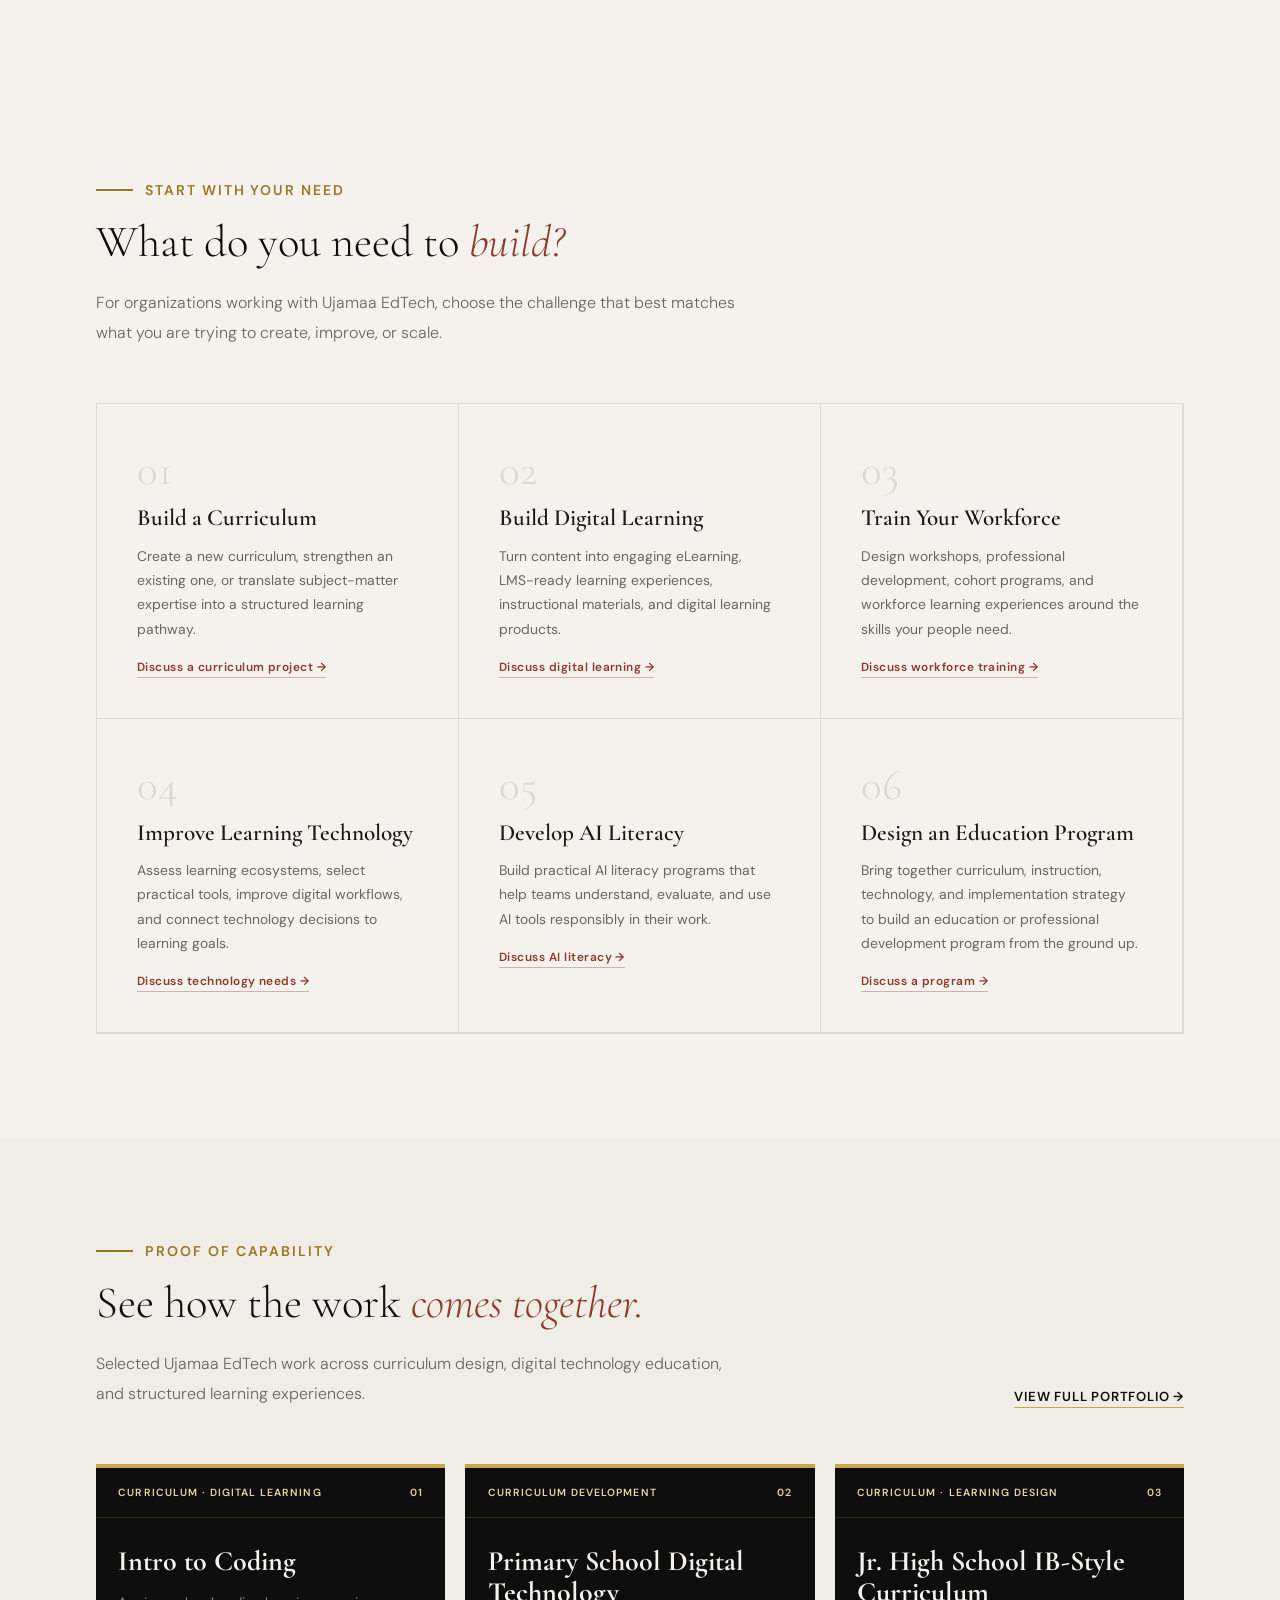
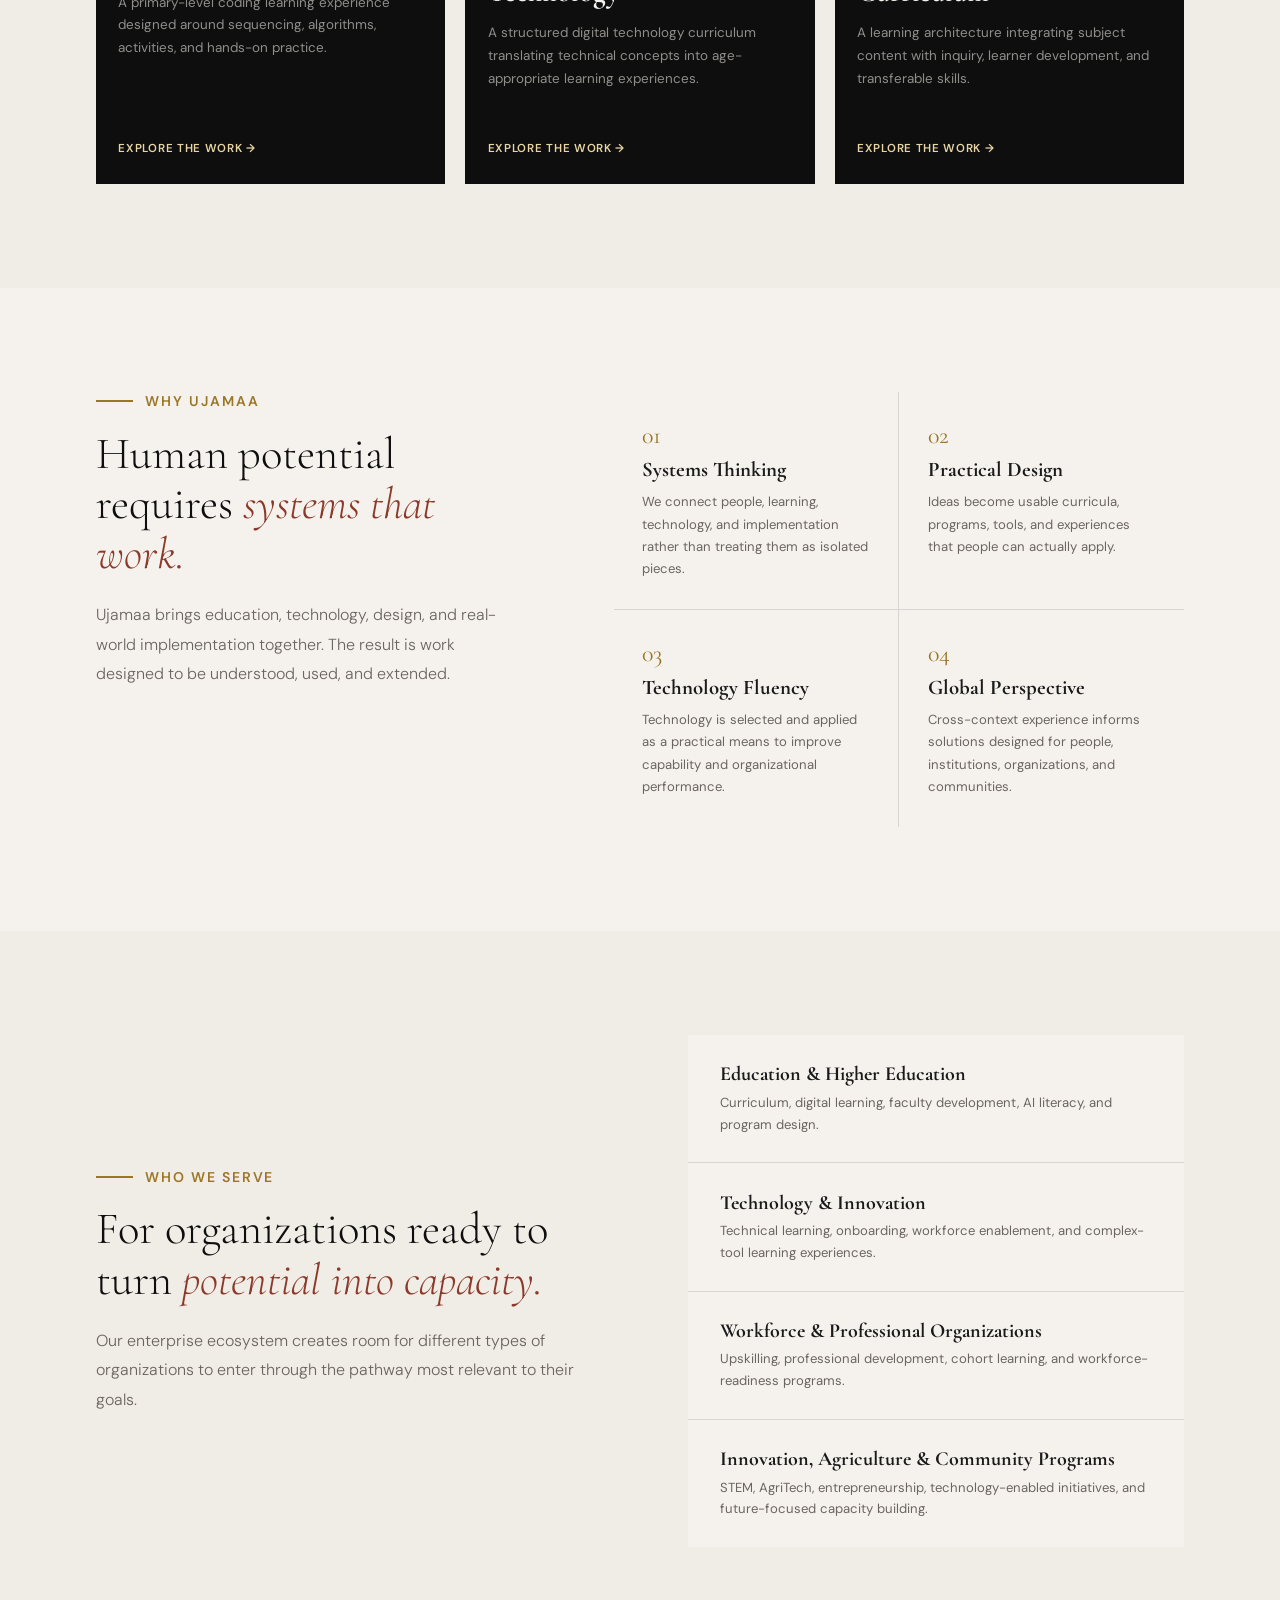
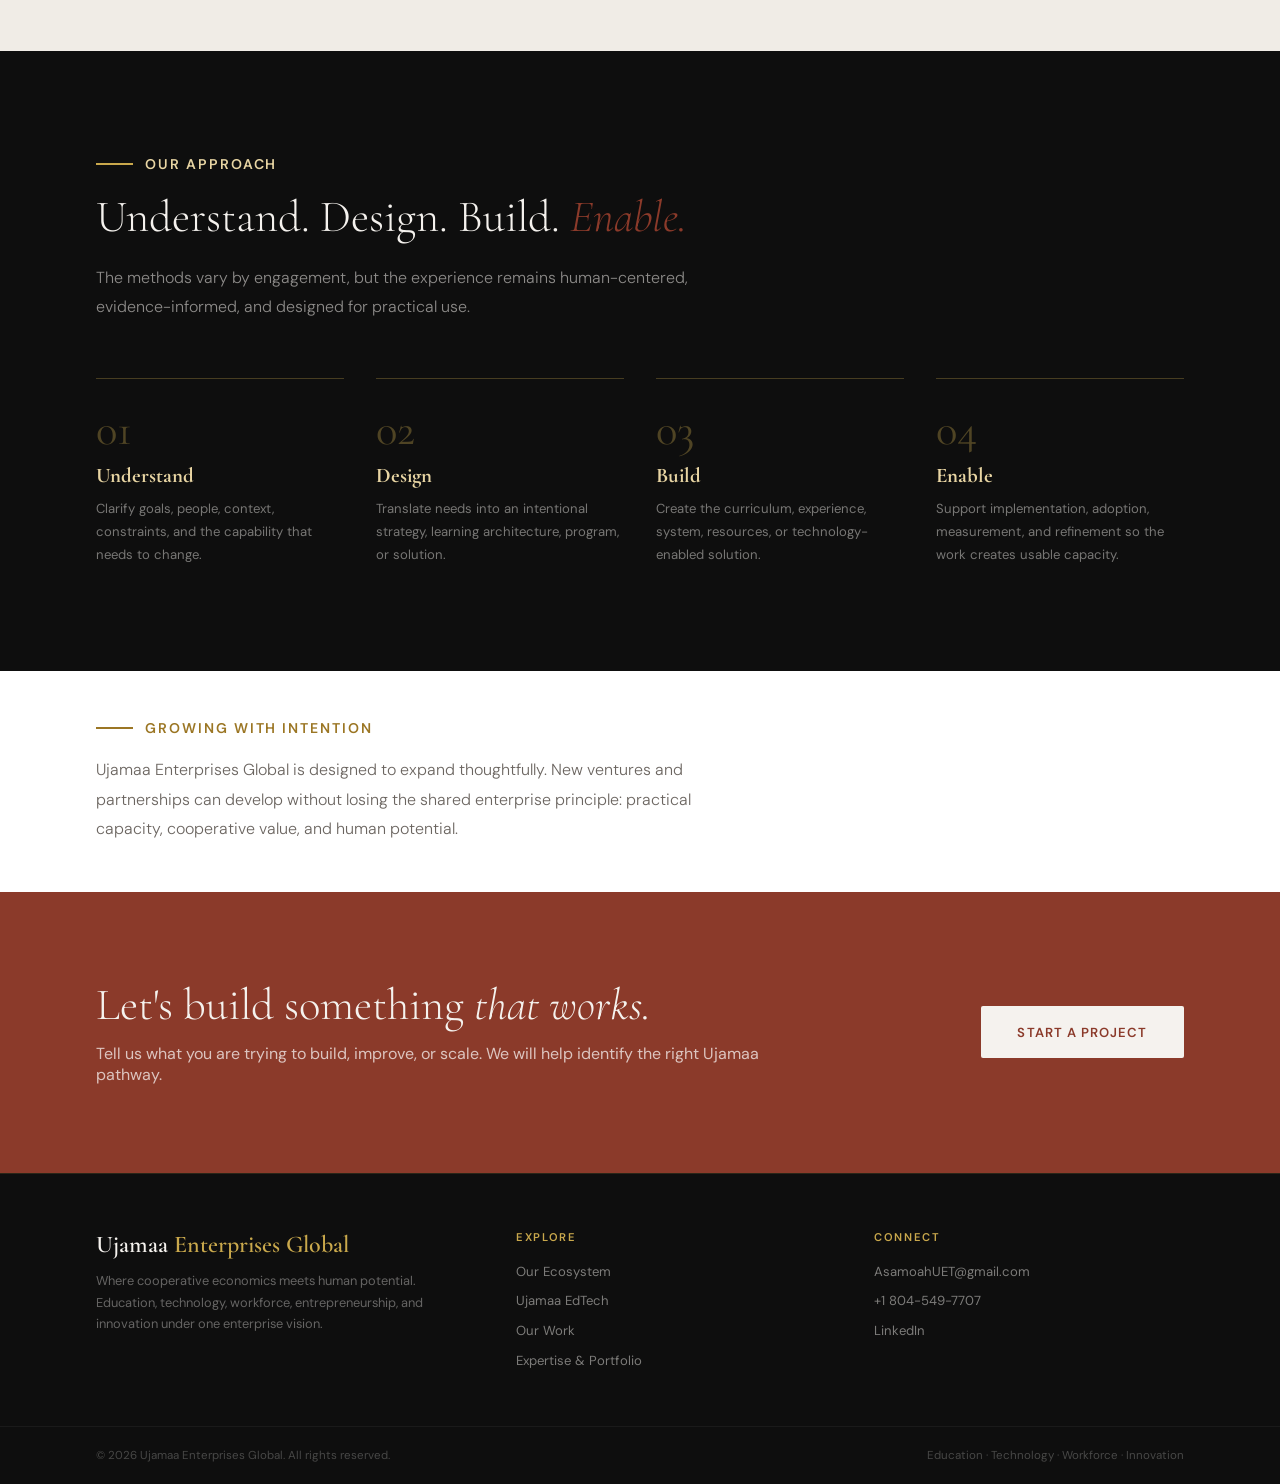
==== commit 1dd99923: "Deploy Ujamaa Enterprises Global UX architecture" ====
--- a/index.html
+++ b/index.html
@@ -3,310 +3,215 @@
 <head>
   <meta charset="UTF-8" />
   <meta name="viewport" content="width=device-width, initial-scale=1.0" />
-  <title>Ujamaa EdTech | Workforce Training & Program Development</title>
-  <link href="https://fonts.googleapis.com/css2?family=Cormorant+Garamond:ital,wght@0,300;0,400;0,600;1,300;1,400&family=DM+Sans:wght@300;400;500&display=swap" rel="stylesheet">
+  <meta name="description" content="Ujamaa Enterprises Global builds education, technology, workforce, and innovation solutions that turn human potential into practical capacity." />
+  <meta name="theme-color" content="#0e0e0e" />
+  <title>Ujamaa Enterprises Global | Human Potential. Practical Capacity.</title>
+  <link rel="canonical" href="https://ujamaaenterprisesglobal.com/" />
+  <link href="https://fonts.googleapis.com/css2?family=Cormorant+Garamond:ital,wght@0,300;0,400;0,600;1,300;1,400&family=DM+Sans:wght@300;400;500;600&display=swap" rel="stylesheet">
   <style>
-    *, *::before, *::after { box-sizing: border-box; margin: 0; padding: 0; }
-    :root {
-      --black: #0e0e0e; --white: #f5f2ee; --gold: #c9a84c;
-      --gold-light: #e8d5a3; --rust: #8b3a2a; --sage: #4a5c4e;
-      --text: #1a1a1a; --muted: #6b6560;
-    }
-    html { scroll-behavior: smooth; }
-    body { font-family: 'DM Sans', sans-serif; background: var(--white); color: var(--text); overflow-x: hidden; }
-    nav { position: fixed; top: 0; left: 0; right: 0; z-index: 100; display: flex; justify-content: space-between; align-items: center; padding: 1.5rem 4rem; background: rgba(245,242,238,0.92); backdrop-filter: blur(12px); border-bottom: 1px solid rgba(201,168,76,0.2); }
-    .nav-logo { font-family: 'Cormorant Garamond', serif; font-size: 1.4rem; font-weight: 600; letter-spacing: 0.02em; color: var(--black); text-decoration: none; }
-    .nav-logo span { color: var(--gold); }
-    .nav-links { display: flex; gap: 2.5rem; list-style: none; }
-    .nav-links a { font-size: 0.85rem; font-weight: 500; letter-spacing: 0.08em; text-transform: uppercase; color: var(--muted); text-decoration: none; transition: color 0.2s; }
-    .nav-links a:hover { color: var(--gold); }
-    .nav-cta { background: var(--gold); color: var(--black) !important; padding: 0.6rem 1.4rem; border-radius: 2px; font-weight: 500 !important; }
-    .hero { min-height: 100vh; display: grid; grid-template-columns: 1fr 1fr; padding-top: 80px; position: relative; overflow: hidden; }
-    .hero-left { display: flex; flex-direction: column; justify-content: center; padding: 6rem 4rem 6rem 6rem; position: relative; z-index: 2; }
-    .hero-eyebrow { font-size: 0.9rem; font-weight: 600; letter-spacing: 0.14em; text-transform: uppercase; color: #9b7624; margin-bottom: 1.35rem; display: flex; align-items: center; gap: 0.75rem; }
-    .hero-eyebrow::before { content: ''; display: block; width: 2.5rem; height: 2px; background: #9b7624; }
-    .hero-eyebrow::before { content: ''; display: block; width: 2rem; height: 1px; background: var(--gold); }
-    .hero h1 { font-family: 'Cormorant Garamond', serif; font-size: clamp(3.2rem,5.6vw,5.6rem); font-weight: 600; line-height: 1.02; color: var(--black); margin-bottom: 1.5rem; letter-spacing: -0.025em; }
-    .hero h1 em { font-style: italic; color: var(--rust); }
-    .hero-desc { font-size: 1.05rem; line-height: 1.75; color: var(--muted); max-width: 540px; margin-bottom: 2rem; font-weight: 300; }
-    .hero-actions { display: flex; gap: 1rem; align-items: center; margin-bottom: 1.75rem; }
-    .btn-primary { background: var(--rust); color: var(--white); padding: 1rem 2rem; font-size: 0.85rem; font-weight: 500; letter-spacing: 0.06em; text-transform: uppercase; text-decoration: none; border-radius: 2px; transition: background 0.2s; }
-    .btn-primary:hover { background: var(--black); }
-    .btn-secondary { color: var(--black); font-size: 0.85rem; font-weight: 500; letter-spacing: 0.06em; text-transform: uppercase; text-decoration: none; display: flex; align-items: center; gap: 0.5rem; border-bottom: 1px solid var(--gold); padding-bottom: 2px; transition: color 0.2s; }
-    .btn-secondary:hover { color: var(--gold); }
-    .hero-right { position: relative; overflow: hidden; background: var(--black); }
-    .hero-right-inner { position: absolute; inset: 0; display: flex; flex-direction: column; justify-content: flex-end; padding: 4rem; background: linear-gradient(135deg,#1a1108 0%,#0e0e0e 60%); }
-    .hero-pattern { position: absolute; top: 0; left: 0; right: 0; bottom: 0; opacity: 0.06; background-image: repeating-linear-gradient(45deg,var(--gold) 0,var(--gold) 1px,transparent 0,transparent 50%),repeating-linear-gradient(-45deg,var(--gold) 0,var(--gold) 1px,transparent 0,transparent 50%); background-size: 30px 30px; }
-    .hero-stat-group { position: relative; z-index: 2; display: flex; flex-direction: column; gap: 1.5rem; }
-    .hero-stat { border-left: 2px solid var(--gold); padding-left: 1.5rem; }
-    .hero-stat-num { font-family: 'Cormorant Garamond', serif; font-size: 2.65rem; font-weight: 300; color: var(--gold-light); line-height: 1; margin-bottom: 0.3rem; }
-    .hero-stat-label { font-size: 0.8rem; font-weight: 400; color: rgba(245,242,238,0.5); letter-spacing: 0.1em; text-transform: uppercase; }
-    .hero-quote { position: relative; z-index: 2; margin-top: 2.25rem; padding-top: 2rem; border-top: 1px solid rgba(201,168,76,0.2); }
-    .hero-quote p { font-family: 'Cormorant Garamond', serif; font-size: 1.3rem; font-style: italic; font-weight: 300; color: rgba(245,242,238,0.7); line-height: 1.6; }
-    .hero-quote span { display: block; font-family: 'DM Sans', sans-serif; font-size: 0.75rem; font-style: normal; color: var(--gold); margin-top: 0.75rem; letter-spacing: 0.1em; text-transform: uppercase; }
-    .definition-strip { background: var(--gold); padding: 2rem 6rem; display: flex; align-items: center; gap: 2rem; }
-    .definition-strip p { font-family: 'Cormorant Garamond', serif; font-size: 1.15rem; font-style: italic; color: var(--black); line-height: 1.6; }
-    .definition-strip strong { font-style: normal; font-weight: 600; }
-    section { padding: 7rem 6rem; }
-    .section-label { font-size: 0.9rem; font-weight: 600; letter-spacing: 0.14em; text-transform: uppercase; color: #9b7624; margin-bottom: 1.25rem; display: flex; align-items: center; gap: 0.75rem; }
-    .section-label::before { content: ''; display: block; width: 2.5rem; height: 2px; background: #9b7624; }
-    .section-title { font-family: 'Cormorant Garamond', serif; font-size: clamp(2.2rem,3.5vw,3.5rem); font-weight: 300; line-height: 1.15; color: var(--black); margin-bottom: 1.5rem; }
-    .section-title em { font-style: italic; color: var(--rust); }
-    .section-body { font-size: 1rem; line-height: 1.9; color: var(--muted); font-weight: 300; max-width: 560px; }
-    .services { background: #f0ece6; }
-    .proof { background: var(--white); }
-    .why-ujamaa { background: #f0ece6; }
-    .why-layout { display:grid; grid-template-columns: .85fr 1.15fr; gap:6rem; align-items:start; }
-    .why-grid { display:grid; grid-template-columns:1fr 1fr; gap:1px; background:rgba(0,0,0,.12); }
-    .why-card { background:var(--white); padding:2rem; min-height:190px; }
-    .why-card span { font-family:'Cormorant Garamond',serif; font-size:1.6rem; color:#9b7624; }
-    .why-card h3 { font-family:'Cormorant Garamond',serif; font-size:1.35rem; color:var(--black); margin:.5rem 0 .65rem; }
-    .why-card p { font-size:.84rem; line-height:1.75; color:var(--muted); font-weight:300; }
-
-    .proof-heading { display: flex; justify-content: space-between; align-items: end; gap: 3rem; }
-    .proof-heading .section-title { margin-bottom: 1rem; }
-    .proof-heading .section-body { margin-bottom: 0; }
-    .proof-grid { display: grid; grid-template-columns: repeat(3,1fr); gap: 1.25rem; margin-top: 4rem; }
-    .proof-card { display: flex; flex-direction: column; min-height: 330px; background: var(--black); color: var(--white); text-decoration: none; border-top: 4px solid var(--gold); transition: transform .25s, background .25s; }
-    .proof-card:hover { transform: translateY(-6px); background: #171717; }
-    .proof-card-top { display:flex; justify-content:space-between; padding: 1.25rem 1.5rem; color: var(--gold-light); font-size:.68rem; font-weight:500; letter-spacing:.11em; text-transform:uppercase; border-bottom:1px solid rgba(201,168,76,.18); }
-    .proof-card-body { padding: 2rem 1.5rem 1.5rem; display:flex; flex-direction:column; flex:1; }
-    .proof-card h3 { font-family:'Cormorant Garamond',serif; font-size:1.8rem; font-weight:600; line-height:1.1; color:var(--white); margin-bottom:1rem; }
-    .proof-card p { font-size:.88rem; line-height:1.75; color:rgba(245,242,238,.58); font-weight:300; }
-    .proof-link { margin-top:auto; padding-top:2rem; color:var(--gold-light); font-size:.76rem; font-weight:500; letter-spacing:.06em; text-transform:uppercase; }
-
-    .services-grid { display: grid; grid-template-columns: repeat(3,1fr); gap: 0; margin-top: 4rem; border: 1px solid rgba(0,0,0,0.1); }
-    .service-card { padding: 3rem; border-right: 1px solid rgba(0,0,0,0.1); border-bottom: 1px solid rgba(0,0,0,0.1); transition: background 0.3s; position: relative; overflow: hidden; }
-    .service-card:hover { background: var(--white); }
-    .service-card::before { content: ''; position: absolute; top: 0; left: 0; width: 3px; height: 0; background: var(--gold); transition: height 0.3s; }
-    .service-card:hover::before { height: 100%; }
-    .service-link { display: inline-block; margin-top: 1.25rem; color: var(--rust); font-size: 0.78rem; font-weight: 500; letter-spacing: 0.04em; text-decoration: none; border-bottom: 1px solid rgba(139,58,42,0.35); padding-bottom: 2px; transition: color 0.2s, border-color 0.2s; }
-    .service-link:hover { color: var(--black); border-color: var(--black); }
-
-    .service-num { font-family: 'Cormorant Garamond', serif; font-size: 3rem; font-weight: 300; color: rgba(0,0,0,0.08); line-height: 1; margin-bottom: 1rem; }
-    .service-title { font-family: 'Cormorant Garamond', serif; font-size: 1.5rem; font-weight: 600; color: var(--black); margin-bottom: 0.75rem; }
-    .service-desc { font-size: 0.9rem; line-height: 1.8; color: var(--muted); font-weight: 300; }
-    .audience { display: grid; grid-template-columns: 1fr 1fr; gap: 6rem; align-items: center; }
-    .audience-cards { display: flex; flex-direction: column; gap: 1px; background: rgba(0,0,0,0.1); }
-    .audience-card { background: var(--white); padding: 2rem 2.5rem; display: flex; align-items: flex-start; gap: 1.5rem; transition: background 0.2s; cursor: default; }
-    .audience-card:hover { background: var(--black); }
-    .audience-card:hover .audience-card-title { color: var(--gold-light); }
-    .audience-card:hover .audience-card-desc { color: rgba(245,242,238,0.5); }
-    .audience-card:hover .audience-icon { color: var(--gold); }
-    .audience-icon { font-size: 1.5rem; margin-top: 0.2rem; transition: color 0.2s; }
-    .audience-card-title { font-family: 'Cormorant Garamond', serif; font-size: 1.2rem; font-weight: 600; color: var(--black); margin-bottom: 0.4rem; transition: color 0.2s; }
-    .audience-card-desc { font-size: 0.85rem; line-height: 1.7; color: var(--muted); font-weight: 300; transition: color 0.2s; }
-    .approach { background: var(--black); }
-    .approach .section-title { color: var(--white); }
-    .approach .section-body { color: rgba(245,242,238,0.5); }
-    .approach-steps { display: grid; grid-template-columns: repeat(3,1fr); gap: 3rem; margin-top: 4rem; }
-    .approach-step { position: relative; padding-top: 2rem; border-top: 1px solid rgba(201,168,76,0.3); }
-    .approach-step-num { font-family: 'Cormorant Garamond', serif; font-size: 4rem; font-weight: 300; color: rgba(201,168,76,0.2); line-height: 1; position: absolute; top: -1.5rem; right: 0; }
-    .approach-step-title { font-family: 'Cormorant Garamond', serif; font-size: 1.3rem; font-weight: 600; color: var(--gold-light); margin-bottom: 0.75rem; }
-    .approach-step-desc { font-size: 0.88rem; line-height: 1.8; color: rgba(245,242,238,0.45); font-weight: 300; }
-    .cta-section { background: var(--rust); padding: 6rem; display: grid; grid-template-columns: 1fr auto; gap: 4rem; align-items: center; }
-    .cta-section h2 { font-family: 'Cormorant Garamond', serif; font-size: clamp(2rem,3vw,3rem); font-weight: 300; color: var(--white); line-height: 1.2; }
-    .cta-section h2 em { font-style: italic; }
-    .btn-light { background: var(--white); color: var(--rust); padding: 1.1rem 2.5rem; font-size: 0.85rem; font-weight: 500; letter-spacing: 0.08em; text-transform: uppercase; text-decoration: none; border-radius: 2px; white-space: nowrap; transition: background 0.2s; }
-    .btn-light:hover { background: var(--gold-light); }
-    footer { background: var(--black); padding: 4rem 6rem; display: grid; grid-template-columns: 1fr 1fr 1fr; gap: 3rem; border-top: 1px solid rgba(201,168,76,0.15); }
-    .footer-logo { font-family: 'Cormorant Garamond', serif; font-size: 1.4rem; font-weight: 600; color: var(--white); margin-bottom: 0.75rem; }
-    .footer-logo span { color: var(--gold); }
-    .footer-tagline { font-size: 0.82rem; color: rgba(245,242,238,0.35); line-height: 1.7; font-weight: 300; }
-    .footer-col-title { font-size: 0.72rem; font-weight: 500; letter-spacing: 0.15em; text-transform: uppercase; color: var(--gold); margin-bottom: 1.25rem; }
-    .footer-links { list-style: none; display: flex; flex-direction: column; gap: 0.6rem; }
-    .footer-links a { font-size: 0.85rem; color: rgba(245,242,238,0.45); text-decoration: none; font-weight: 300; transition: color 0.2s; }
-    .footer-links a:hover { color: var(--gold); }
-    .footer-bottom { background: var(--black); padding: 1.5rem 6rem; border-top: 1px solid rgba(255,255,255,0.05); display: flex; justify-content: space-between; align-items: center; }
-    .footer-bottom p { font-size: 0.78rem; color: rgba(245,242,238,0.25); font-weight: 300; }
-    @keyframes fadeUp { from { opacity: 0; transform: translateY(24px); } to { opacity: 1; transform: translateY(0); } }
-    .hero-left > * { animation: fadeUp 0.8s ease forwards; opacity: 0; }
-    .hero-proof { font-size: 0.72rem; font-weight: 500; letter-spacing: 0.08em; text-transform: uppercase; color: var(--muted); line-height: 1.7; max-width: 560px; }
-    .hero-eyebrow { animation-delay: 0.1s; }
-    .hero h1 { animation-delay: 0.25s; }
-    .hero-desc { animation-delay: 0.4s; }
-    .hero-actions { animation-delay: 0.55s; }
-    @media (max-width: 900px) {
-      nav { padding: 1.2rem 2rem; }
-      .nav-links { display: none; }
-      .hero { grid-template-columns: 1fr; }
-      .hero-right { display: none; }
-      .hero-left { padding: 5rem 2rem 3rem; }
-      section { padding: 5rem 2rem; }
-      .services-grid { grid-template-columns: 1fr; }
-      .audience { grid-template-columns: 1fr; }
-      .why-layout { grid-template-columns: 1fr; gap: 3rem; }
-      .why-grid { grid-template-columns: 1fr; }
-      .proof-heading { flex-direction: column; align-items: flex-start; }
-      .proof-grid { grid-template-columns: 1fr; }
-      .approach-steps { grid-template-columns: 1fr; }
-      .cta-section { grid-template-columns: 1fr; padding: 4rem 2rem; }
-      footer { grid-template-columns: 1fr; padding: 3rem 2rem; }
-      .footer-bottom { padding: 1.5rem 2rem; flex-direction: column; gap: 0.5rem; text-align: center; }
-      .definition-strip { padding: 2rem; }
-    }
+    *,*::before,*::after{box-sizing:border-box;margin:0;padding:0}
+    :root{--black:#0e0e0e;--white:#f5f2ee;--gold:#c9a84c;--gold-light:#e8d5a3;--rust:#8b3a2a;--green:#214f3a;--text:#1a1a1a;--muted:#6b6560;--soft:#f0ece6}
+    html{scroll-behavior:smooth}body{font-family:'DM Sans',sans-serif;background:var(--white);color:var(--text);overflow-x:hidden}a{color:inherit}
+    nav{position:fixed;top:0;left:0;right:0;z-index:100;display:flex;justify-content:space-between;align-items:center;padding:1.25rem 4rem;background:rgba(245,242,238,.94);backdrop-filter:blur(12px);border-bottom:1px solid rgba(201,168,76,.22)}
+    .nav-logo{font-family:'Cormorant Garamond',serif;font-size:1.38rem;font-weight:600;letter-spacing:.03em;color:var(--black);text-decoration:none}.nav-logo span{color:var(--gold)}
+    .nav-links{display:flex;gap:2.2rem;list-style:none;align-items:center}.nav-links a{font-size:.78rem;font-weight:600;letter-spacing:.08em;text-transform:uppercase;color:var(--muted);text-decoration:none}.nav-links a:hover{color:var(--gold)}.nav-cta{background:var(--rust);color:var(--white)!important;padding:.65rem 1.25rem;border-radius:2px}
+    .hero{min-height:92vh;display:grid;grid-template-columns:1.12fr .88fr;padding-top:76px;position:relative;overflow:hidden}.hero-left{display:flex;flex-direction:column;justify-content:center;padding:5.5rem 4rem 5.5rem 6rem;position:relative;z-index:2}
+    .eyebrow,.section-label{font-size:.88rem;font-weight:600;letter-spacing:.14em;text-transform:uppercase;color:#9b7624;margin-bottom:1.15rem;display:flex;align-items:center;gap:.75rem}.eyebrow::before,.section-label::before{content:'';display:block;width:2.3rem;height:2px;background:#9b7624}
+    .hero h1{font-family:'Cormorant Garamond',serif;font-size:clamp(3.3rem,5.8vw,5.7rem);font-weight:600;line-height:1.01;color:var(--black);margin-bottom:1.3rem;letter-spacing:-.025em}.hero h1 em,.section-title em{font-style:italic;color:var(--rust)}
+    .hero-desc{font-size:1.06rem;line-height:1.78;color:var(--muted);max-width:600px;margin-bottom:2rem;font-weight:300}.hero-actions{display:flex;gap:1rem;align-items:center;margin-bottom:1.5rem}
+    .btn-primary{background:var(--rust);color:var(--white);padding:1rem 1.8rem;font-size:.82rem;font-weight:600;letter-spacing:.06em;text-transform:uppercase;text-decoration:none;border-radius:2px}.btn-primary:hover{background:var(--black)}
+    .btn-secondary{color:var(--black);font-size:.82rem;font-weight:600;letter-spacing:.06em;text-transform:uppercase;text-decoration:none;border-bottom:1px solid var(--gold);padding-bottom:2px}.btn-secondary:hover{color:var(--gold)}
+    .hero-proof{font-size:.7rem;font-weight:600;letter-spacing:.08em;text-transform:uppercase;color:var(--muted);line-height:1.7;max-width:620px}
+    .hero-right{position:relative;overflow:hidden;background:var(--black)}.hero-right-inner{position:absolute;inset:0;display:flex;flex-direction:column;justify-content:flex-end;padding:4rem;background:linear-gradient(135deg,#1a1108 0%,#0e0e0e 60%)}.hero-pattern{position:absolute;inset:0;opacity:.06;background-image:repeating-linear-gradient(45deg,var(--gold) 0,var(--gold) 1px,transparent 0,transparent 50%),repeating-linear-gradient(-45deg,var(--gold) 0,var(--gold) 1px,transparent 0,transparent 50%);background-size:30px 30px}
+    .hero-panel{position:relative;z-index:2;border-top:1px solid rgba(201,168,76,.28);padding-top:1.8rem}.hero-panel h2{font-family:'Cormorant Garamond',serif;font-size:2.3rem;font-weight:300;color:var(--gold-light);line-height:1.1;margin-bottom:1rem}.hero-panel p{font-family:'Cormorant Garamond',serif;font-size:1.15rem;font-style:italic;color:rgba(245,242,238,.65);line-height:1.55}
+    section{padding:6.5rem 6rem}.section-title{font-family:'Cormorant Garamond',serif;font-size:clamp(2.2rem,3.5vw,3.5rem);font-weight:300;line-height:1.12;color:var(--black);margin-bottom:1.3rem}.section-body{font-size:1rem;line-height:1.85;color:var(--muted);font-weight:300;max-width:650px}
+    .ecosystem{background:var(--black);color:var(--white)}.ecosystem .section-label{color:var(--gold-light)}.ecosystem .section-label::before{background:var(--gold)}.ecosystem .section-title{color:var(--white)}.ecosystem .section-body{color:rgba(245,242,238,.58)}
+    .ecosystem-head{display:grid;grid-template-columns:1fr 1fr;gap:5rem;align-items:end}.ecosystem-grid{display:grid;grid-template-columns:repeat(3,1fr);gap:1px;background:rgba(201,168,76,.22);margin-top:3.5rem}.ecosystem-card{background:#141414;padding:2.2rem;min-height:230px;text-decoration:none;transition:background .2s,transform .2s}.ecosystem-card:hover{background:#1d1d1d;transform:translateY(-3px)}.ecosystem-card .num{font-family:'Cormorant Garamond',serif;font-size:1.4rem;color:var(--gold)}.ecosystem-card h3{font-family:'Cormorant Garamond',serif;font-size:1.8rem;color:var(--white);margin:.7rem 0}.ecosystem-card p{font-size:.86rem;line-height:1.75;color:rgba(245,242,238,.5)}.ecosystem-card .link{display:block;margin-top:1.2rem;color:var(--gold-light);font-size:.72rem;font-weight:600;letter-spacing:.08em;text-transform:uppercase}
+    .edtech-feature{background:var(--soft)}.feature-grid{display:grid;grid-template-columns:1.05fr .95fr;gap:6rem;align-items:center}.feature-kicker{font-size:.75rem;font-weight:700;letter-spacing:.14em;text-transform:uppercase;color:var(--rust);margin-bottom:.7rem}.feature-list{display:grid;grid-template-columns:1fr 1fr;gap:1px;background:rgba(0,0,0,.1);margin-top:1.8rem}.feature-list div{background:var(--white);padding:1.2rem 1.3rem}.feature-list strong{font-size:.86rem}.feature-list span{display:block;color:var(--muted);font-size:.76rem;margin-top:.2rem}.feature-box{background:var(--black);color:var(--white);padding:3rem;border-top:4px solid var(--gold)}.feature-box h3{font-family:'Cormorant Garamond',serif;font-size:2rem;font-weight:300;color:var(--gold-light);margin-bottom:1rem}.feature-box p{font-size:.9rem;line-height:1.8;color:rgba(245,242,238,.58);margin-bottom:1.6rem}
+    .model-grid{display:grid;grid-template-columns:repeat(3,1fr);gap:0;margin-top:3.5rem;border:1px solid rgba(0,0,0,.1)}.model-card{padding:2.7rem;border-right:1px solid rgba(0,0,0,.1)}.model-card:last-child{border-right:0}.model-num{font-family:'Cormorant Garamond',serif;font-size:3rem;color:rgba(0,0,0,.1)}.model-card h3{font-family:'Cormorant Garamond',serif;font-size:1.55rem;margin:.5rem 0 .7rem}.model-card p{font-size:.88rem;line-height:1.75;color:var(--muted)}
+    .services{background:var(--white)}.services-grid{display:grid;grid-template-columns:repeat(3,1fr);gap:0;margin-top:3.5rem;border:1px solid rgba(0,0,0,.1)}.service-card{padding:2.5rem;border-right:1px solid rgba(0,0,0,.1);border-bottom:1px solid rgba(0,0,0,.1);position:relative}.service-card:hover{background:var(--soft)}.service-num{font-family:'Cormorant Garamond',serif;font-size:2.7rem;color:rgba(0,0,0,.1)}.service-title{font-family:'Cormorant Garamond',serif;font-size:1.45rem;font-weight:600;margin:.5rem 0 .7rem}.service-desc{font-size:.87rem;line-height:1.75;color:var(--muted)}.service-link{display:inline-block;margin-top:1.1rem;color:var(--rust);font-size:.74rem;font-weight:600;letter-spacing:.04em;text-decoration:none;border-bottom:1px solid rgba(139,58,42,.35);padding-bottom:2px}
+    .proof{background:var(--soft)}.proof-heading{display:flex;justify-content:space-between;align-items:end;gap:3rem}.proof-grid{display:grid;grid-template-columns:repeat(3,1fr);gap:1.25rem;margin-top:3.5rem}.proof-card{display:flex;flex-direction:column;min-height:320px;background:var(--black);color:var(--white);text-decoration:none;border-top:4px solid var(--gold);transition:transform .25s}.proof-card:hover{transform:translateY(-5px)}.proof-card-top{display:flex;justify-content:space-between;padding:1.1rem 1.4rem;color:var(--gold-light);font-size:.65rem;font-weight:600;letter-spacing:.1em;text-transform:uppercase;border-bottom:1px solid rgba(201,168,76,.18)}.proof-card-body{padding:1.8rem 1.4rem;display:flex;flex-direction:column;flex:1}.proof-card h3{font-family:'Cormorant Garamond',serif;font-size:1.75rem;line-height:1.1;margin-bottom:.9rem}.proof-card p{font-size:.84rem;line-height:1.7;color:rgba(245,242,238,.56)}.proof-link{margin-top:auto;padding-top:1.5rem;color:var(--gold-light);font-size:.72rem;font-weight:600;letter-spacing:.06em;text-transform:uppercase}
+    .why{background:var(--white)}.why-grid{display:grid;grid-template-columns:.85fr 1.15fr;gap:6rem;align-items:start}.why-cards{display:grid;grid-template-columns:1fr 1fr;gap:1px;background:rgba(0,0,0,.12)}.why-card{background:var(--white);padding:1.8rem;min-height:175px}.why-card span{font-family:'Cormorant Garamond',serif;font-size:1.5rem;color:#9b7624}.why-card h3{font-family:'Cormorant Garamond',serif;font-size:1.3rem;margin:.45rem 0 .55rem}.why-card p{font-size:.82rem;line-height:1.7;color:var(--muted)}
+    .audience{background:var(--soft)}.audience-grid{display:grid;grid-template-columns:1fr 1fr;gap:6rem;align-items:center}.audience-cards{display:flex;flex-direction:column;gap:1px;background:rgba(0,0,0,.1)}.audience-card{background:var(--white);padding:1.7rem 2rem}.audience-card h3{font-family:'Cormorant Garamond',serif;font-size:1.25rem;margin-bottom:.35rem}.audience-card p{font-size:.82rem;line-height:1.65;color:var(--muted)}
+    .approach{background:var(--black)}.approach .section-label{color:var(--gold-light)}.approach .section-label::before{background:var(--gold)}.approach .section-title{color:var(--white)}.approach .section-body{color:rgba(245,242,238,.55)}.approach-steps{display:grid;grid-template-columns:repeat(4,1fr);gap:2rem;margin-top:3.5rem}.approach-step{padding-top:1.5rem;border-top:1px solid rgba(201,168,76,.3)}.approach-step-num{font-family:'Cormorant Garamond',serif;font-size:2.8rem;color:rgba(201,168,76,.35)}.approach-step h3{font-family:'Cormorant Garamond',serif;font-size:1.3rem;color:var(--gold-light);margin:.4rem 0 .6rem}.approach-step p{font-size:.82rem;line-height:1.75;color:rgba(245,242,238,.46)}
+    .cta-section{background:var(--rust);padding:5.5rem 6rem;display:grid;grid-template-columns:1fr auto;gap:4rem;align-items:center}.cta-section h2{font-family:'Cormorant Garamond',serif;font-size:clamp(2.2rem,3.5vw,3.4rem);font-weight:300;color:var(--white);line-height:1.15}.cta-section p{color:rgba(255,255,255,.7);margin-top:.7rem;max-width:700px}.btn-light{background:var(--white);color:var(--rust);padding:1.1rem 2.3rem;font-size:.82rem;font-weight:600;letter-spacing:.08em;text-transform:uppercase;text-decoration:none;border-radius:2px;white-space:nowrap}
+    footer{background:var(--black);padding:3.5rem 6rem;display:grid;grid-template-columns:1.2fr 1fr 1fr;gap:3rem;border-top:1px solid rgba(201,168,76,.15);color:var(--white)}.footer-logo{font-family:'Cormorant Garamond',serif;font-size:1.5rem;font-weight:600;margin-bottom:.7rem}.footer-logo span{color:var(--gold)}.footer-tagline{font-size:.8rem;color:rgba(245,242,238,.38);line-height:1.7;max-width:330px}.footer-col-title{font-size:.7rem;font-weight:600;letter-spacing:.15em;text-transform:uppercase;color:var(--gold);margin-bottom:1rem}.footer-links{list-style:none;display:flex;flex-direction:column;gap:.55rem}.footer-links a{font-size:.82rem;color:rgba(245,242,238,.48);text-decoration:none}.footer-links a:hover{color:var(--gold)}.footer-bottom{background:var(--black);padding:1.3rem 6rem;border-top:1px solid rgba(255,255,255,.05);display:flex;justify-content:space-between;gap:1rem}.footer-bottom p{font-size:.72rem;color:rgba(245,242,238,.25)}
+    @media(max-width:900px){nav{padding:1rem 2rem}.nav-links{gap:1rem}.hero{grid-template-columns:1fr}.hero-right{display:none}.hero-left{padding:5rem 2rem 4rem}section{padding:5rem 2rem}.ecosystem-head,.feature-grid,.why-grid,.audience-grid{grid-template-columns:1fr;gap:3rem}.ecosystem-grid,.services-grid,.proof-grid{grid-template-columns:1fr}.model-grid{grid-template-columns:1fr}.model-card{border-right:0;border-bottom:1px solid rgba(0,0,0,.1)}.model-card:last-child{border-bottom:0}.approach-steps{grid-template-columns:1fr 1fr}.cta-section{grid-template-columns:1fr;padding:4rem 2rem}footer{grid-template-columns:1fr;padding:3rem 2rem}.footer-bottom{padding:1.2rem 2rem;flex-direction:column}.proof-heading{flex-direction:column;align-items:flex-start}}
+    @media(max-width:620px){.nav-links{display:none}.hero h1{font-size:clamp(3rem,14vw,4.4rem)}.feature-list,.why-cards,.approach-steps{grid-template-columns:1fr}.hero-actions{flex-direction:column;align-items:flex-start}}
   </style>
 </head>
 <body>
   <nav>
-    <a href="#" class="nav-logo">Ujamaa <span>EdTech</span></a>
+    <a href="#" class="nav-logo">Ujamaa <span>Enterprises Global</span></a>
     <ul class="nav-links">
-      <li><a href="#services">What We Do</a></li>
-      <li><a href="#audience">Who We Serve</a></li>
-      <li><a href="#approach">Our Approach</a></li>
-      <li><a href="erika_portfolio.html">Portfolio</a></li>
-      <li><a href="#contact" class="nav-cta">Work With Us</a></li>
+      <li><a href="#ecosystem">Our Ecosystem</a></li>
+      <li><a href="#edtech">Ujamaa EdTech</a></li>
+      <li><a href="#work">Our Work</a></li>
+      <li><a href="erika_portfolio.html">Expertise</a></li>
+      <li><a href="#contact" class="nav-cta">Start a Project</a></li>
     </ul>
   </nav>
-  <section class="hero">
-    <div class="hero-left">
-      <p class="hero-eyebrow">Learning & Development:<br>Technology Solutions for Organizations Ready to Grow</p>
-      <h1>Turn complex information into <em>practical capability.</em></h1>
-      <p class="hero-desc">Ujamaa EdTech designs curricula, digital learning, workforce training, and technology-enabled programs that help organizations build the skills, systems, and capabilities their people need to perform.</p>
-      <div class="hero-actions">
-        <a href="#services" class="btn-primary">Explore Services</a>
-        <a href="#work" class="btn-secondary">See Our Work →</a>
-      </div>
-      <p class="hero-proof">Curriculum Development · eLearning · Workforce Training · EdTech Consulting · AI Literacy</p>
+
+  <main>
+    <section class="hero">
+      <div class="hero-left">
+        <p class="eyebrow">Ujamaa Enterprises Global</p>
+        <h1>Where cooperative economics meets <em>human potential.</em></h1>
+        <p class="hero-desc">We build education, technology, workforce, and innovation solutions that turn human potential into practical capacity — connecting people, knowledge, systems, and opportunity.</p>
+        <div class="hero-actions">
+          <a href="#ecosystem" class="btn-primary">Explore Ujamaa</a>
+          <a href="#contact" class="btn-secondary">Work With Us →</a>
+        </div>
+        <p class="hero-proof">Education · Technology · Workforce · Entrepreneurship · Innovation</p>
+      </div>
+      <div class="hero-right">
+        <div class="hero-right-inner">
+          <div class="hero-pattern"></div>
+          <div class="hero-panel">
+            <h2>One enterprise.<br>Multiple pathways for growth.</h2>
+            <p>Ujamaa connects practical capability-building with the people, organizations, and communities positioned to use it.</p>
+          </div>
+        </div>
+      </div>
+    </section>
+
+    <section class="ecosystem" id="ecosystem">
+      <div class="ecosystem-head">
+        <div>
+          <div class="section-label">The Ujamaa Ecosystem</div>
+          <h2 class="section-title">Built to grow beyond a single <em>business line.</em></h2>
+        </div>
+        <p class="section-body">Ujamaa Enterprises Global is the umbrella. Each business line has a distinct purpose while sharing a common commitment to practical capacity, innovation, and human development.</p>
+      </div>
+      <div class="ecosystem-grid">
+        <a class="ecosystem-card" href="#edtech">
+          <div class="num">01</div><h3>Ujamaa EdTech</h3>
+          <p>Learning, workforce development, curriculum, digital learning, technology solutions, and practical AI literacy.</p><span class="link">Explore EdTech →</span>
+        </a>
+        <a class="ecosystem-card" href="#future">
+          <div class="num">02</div><h3>Ujamaa AgriTech</h3>
+          <p>Agriculture, STEM, smart farming, regenerative systems, and technology-enabled pathways for future-ready communities.</p><span class="link">Explore the pathway →</span>
+        </a>
+        <a class="ecosystem-card" href="#future">
+          <div class="num">03</div><h3>Future Ventures</h3>
+          <p>New ventures, programs, and partnerships can grow within an enterprise architecture designed for expansion.</p><span class="link">See what's next →</span>
+        </a>
+      </div>
+    </section>
+
+    <section class="edtech-feature" id="edtech">
+      <div class="feature-grid">
+        <div>
+          <div class="feature-kicker">Ujamaa EdTech · A flagship business line</div>
+          <h2 class="section-title">Learning & Development: <em>Technology Solutions for Organizations Ready to Grow</em></h2>
+          <p class="section-body">Ujamaa EdTech designs curricula, digital learning, workforce training, and technology-enabled programs that help organizations build the skills, systems, and capabilities their people need to perform.</p>
+          <div class="feature-list">
+            <div><strong>Curriculum Development</strong><span>Learning pathways & instructional systems</span></div>
+            <div><strong>Digital Learning</strong><span>eLearning, LMS & digital products</span></div>
+            <div><strong>Workforce Training</strong><span>Professional learning & enablement</span></div>
+            <div><strong>Technology Solutions</strong><span>Learning ecosystems & practical tools</span></div>
+            <div><strong>AI Literacy</strong><span>Responsible, usable AI capability</span></div>
+            <div><strong>Program Development</strong><span>Education & professional programs</span></div>
+          </div>
+        </div>
+        <div class="feature-box">
+          <h3>Turn complex information into practical capability.</h3>
+          <p>Ujamaa EdTech brings instructional design, technology, education, and real-world skill development together so organizations can move from information to capability.</p>
+          <a href="#services" class="btn-light">Explore EdTech Services</a>
+        </div>
+      </div>
+    </section>
+
+    <section id="model">
+      <div class="section-label">How Ujamaa Creates Value</div>
+      <h2 class="section-title">Design. Build. <em>Enable.</em></h2>
+      <p class="section-body">Across our business lines, the work follows a simple principle: understand the need, build the right system, and enable people to use it.</p>
+      <div class="model-grid">
+        <div class="model-card"><div class="model-num">01</div><h3>Design</h3><p>Learning, programs, systems, and experiences are intentionally structured around goals, people, context, and opportunity.</p></div>
+        <div class="model-card"><div class="model-num">02</div><h3>Build</h3><p>We translate strategy into practical curricula, digital experiences, technology-enabled solutions, and implementation-ready resources.</p></div>
+        <div class="model-card"><div class="model-num">03</div><h3>Enable</h3><p>We equip people and organizations with the knowledge, tools, and capability to use what has been built.</p></div>
+      </div>
+    </section>
+
+    <section class="services" id="services">
+      <div class="section-label">Start With Your Need</div>
+      <h2 class="section-title">What do you need to <em>build?</em></h2>
+      <p class="section-body">For organizations working with Ujamaa EdTech, choose the challenge that best matches what you are trying to create, improve, or scale.</p>
+      <div class="services-grid">
+        <div class="service-card"><div class="service-num">01</div><div class="service-title">Build a Curriculum</div><p class="service-desc">Create a new curriculum, strengthen an existing one, or translate subject-matter expertise into a structured learning pathway.</p><a href="#contact" class="service-link">Discuss a curriculum project →</a></div>
+        <div class="service-card"><div class="service-num">02</div><div class="service-title">Build Digital Learning</div><p class="service-desc">Turn content into engaging eLearning, LMS-ready learning experiences, instructional materials, and digital learning products.</p><a href="#contact" class="service-link">Discuss digital learning →</a></div>
+        <div class="service-card"><div class="service-num">03</div><div class="service-title">Train Your Workforce</div><p class="service-desc">Design workshops, professional development, cohort programs, and workforce learning experiences around the skills your people need.</p><a href="#contact" class="service-link">Discuss workforce training →</a></div>
+        <div class="service-card"><div class="service-num">04</div><div class="service-title">Improve Learning Technology</div><p class="service-desc">Assess learning ecosystems, select practical tools, improve digital workflows, and connect technology decisions to learning goals.</p><a href="#contact" class="service-link">Discuss technology needs →</a></div>
+        <div class="service-card"><div class="service-num">05</div><div class="service-title">Develop AI Literacy</div><p class="service-desc">Build practical AI literacy programs that help teams understand, evaluate, and use AI tools responsibly in their work.</p><a href="#contact" class="service-link">Discuss AI literacy →</a></div>
+        <div class="service-card"><div class="service-num">06</div><div class="service-title">Design an Education Program</div><p class="service-desc">Bring together curriculum, instruction, technology, and implementation strategy to build an education or professional development program from the ground up.</p><a href="#contact" class="service-link">Discuss a program →</a></div>
+      </div>
+    </section>
+
+    <section class="proof" id="work">
+      <div class="section-label">Proof of Capability</div>
+      <div class="proof-heading">
+        <div><h2 class="section-title">See how the work <em>comes together.</em></h2><p class="section-body">Selected Ujamaa EdTech work across curriculum design, digital technology education, and structured learning experiences.</p></div>
+        <a href="erika_portfolio.html" class="btn-secondary">View Full Portfolio →</a>
+      </div>
+      <div class="proof-grid">
+        <a class="proof-card" href="intro-to-coding.html"><div class="proof-card-top"><span>Curriculum · Digital Learning</span><span>01</span></div><div class="proof-card-body"><h3>Intro to Coding</h3><p>A primary-level coding learning experience designed around sequencing, algorithms, activities, and hands-on practice.</p><span class="proof-link">Explore the work →</span></div></a>
+        <a class="proof-card" href="primary-digital-technology.html"><div class="proof-card-top"><span>Curriculum Development</span><span>02</span></div><div class="proof-card-body"><h3>Primary School Digital Technology</h3><p>A structured digital technology curriculum translating technical concepts into age-appropriate learning experiences.</p><span class="proof-link">Explore the work →</span></div></a>
+        <a class="proof-card" href="junior-high-ib-style.html"><div class="proof-card-top"><span>Curriculum · Learning Design</span><span>03</span></div><div class="proof-card-body"><h3>Jr. High School IB-Style Curriculum</h3><p>A learning architecture integrating subject content with inquiry, learner development, and transferable skills.</p><span class="proof-link">Explore the work →</span></div></a>
+      </div>
+    </section>
+
+    <section class="why">
+      <div class="why-grid">
+        <div><div class="section-label">Why Ujamaa</div><h2 class="section-title">Human potential requires <em>systems that work.</em></h2><p class="section-body">Ujamaa brings education, technology, design, and real-world implementation together. The result is work designed to be understood, used, and extended.</p></div>
+        <div class="why-cards">
+          <div class="why-card"><span>01</span><h3>Systems Thinking</h3><p>We connect people, learning, technology, and implementation rather than treating them as isolated pieces.</p></div>
+          <div class="why-card"><span>02</span><h3>Practical Design</h3><p>Ideas become usable curricula, programs, tools, and experiences that people can actually apply.</p></div>
+          <div class="why-card"><span>03</span><h3>Technology Fluency</h3><p>Technology is selected and applied as a practical means to improve capability and organizational performance.</p></div>
+          <div class="why-card"><span>04</span><h3>Global Perspective</h3><p>Cross-context experience informs solutions designed for people, institutions, organizations, and communities.</p></div>
+        </div>
+      </div>
+    </section>
+
+    <section class="audience">
+      <div class="audience-grid">
+        <div><div class="section-label">Who We Serve</div><h2 class="section-title">For organizations ready to turn <em>potential into capacity.</em></h2><p class="section-body">Our enterprise ecosystem creates room for different types of organizations to enter through the pathway most relevant to their goals.</p></div>
+        <div class="audience-cards">
+          <div class="audience-card"><h3>Education & Higher Education</h3><p>Curriculum, digital learning, faculty development, AI literacy, and program design.</p></div>
+          <div class="audience-card"><h3>Technology & Innovation</h3><p>Technical learning, onboarding, workforce enablement, and complex-tool learning experiences.</p></div>
+          <div class="audience-card"><h3>Workforce & Professional Organizations</h3><p>Upskilling, professional development, cohort learning, and workforce-readiness programs.</p></div>
+          <div class="audience-card"><h3>Innovation, Agriculture & Community Programs</h3><p>STEM, AgriTech, entrepreneurship, technology-enabled initiatives, and future-focused capacity building.</p></div>
+        </div>
+      </div>
+    </section>
+
+    <section class="approach" id="approach">
+      <div class="section-label">Our Approach</div>
+      <h2 class="section-title">Understand. Design. Build. <em>Enable.</em></h2>
+      <p class="section-body">The methods vary by engagement, but the experience remains human-centered, evidence-informed, and designed for practical use.</p>
+      <div class="approach-steps">
+        <div class="approach-step"><div class="approach-step-num">01</div><h3>Understand</h3><p>Clarify goals, people, context, constraints, and the capability that needs to change.</p></div>
+        <div class="approach-step"><div class="approach-step-num">02</div><h3>Design</h3><p>Translate needs into an intentional strategy, learning architecture, program, or solution.</p></div>
+        <div class="approach-step"><div class="approach-step-num">03</div><h3>Build</h3><p>Create the curriculum, experience, system, resources, or technology-enabled solution.</p></div>
+        <div class="approach-step"><div class="approach-step-num">04</div><h3>Enable</h3><p>Support implementation, adoption, measurement, and refinement so the work creates usable capacity.</p></div>
+      </div>
+    </section>
+
+    <section id="future" style="padding-top:3rem;padding-bottom:3rem;background:#fff;">
+      <div class="section-label">Growing With Intention</div>
+      <p class="section-body">Ujamaa Enterprises Global is designed to expand thoughtfully. New ventures and partnerships can develop without losing the shared enterprise principle: practical capacity, cooperative value, and human potential.</p>
+    </section>
+
+    <div class="cta-section" id="contact">
+      <div><h2>Let's build something <em>that works.</em></h2><p>Tell us what you are trying to build, improve, or scale. We will help identify the right Ujamaa pathway.</p></div>
+      <a href="mailto:AsamoahUET@gmail.com" class="btn-light">Start a Project</a>
     </div>
-    <div class="hero-right">
-      <div class="hero-right-inner">
-        <div class="hero-pattern"></div>
-        <div class="hero-stat-group">
-          <div class="hero-stat"><div class="hero-stat-num">Design</div><div class="hero-stat-label">Curriculum & Learning Experiences</div></div>
-          <div class="hero-stat"><div class="hero-stat-num">Build</div><div class="hero-stat-label">Digital Learning & Training Programs</div></div>
-          <div class="hero-stat"><div class="hero-stat-num">Enable</div><div class="hero-stat-label">Technology & AI Literacy</div></div>
-        </div>
-        <div class="hero-quote">
-          <p>"Ujamaa — cooperative economics through community-driven innovation."</p>
-          <span>Our founding principle</span>
-        </div>
-      </div>
-    </div>
-  </section>
-  <div class="definition-strip" id="ujamaa-definition">
-    <p><strong>Ujamaa (n.):</strong> A philosophy of cooperative economics — the belief that people rise further, faster, <em>together</em>. This is the principle behind every program we build.</p>
-  </div>
-  <section class="services" id="services">
-    <div class="section-label">Start With Your Need</div>
-    <h2 class="section-title">What do you need to <em>build?</em></h2>
-    <p class="section-body">Tell us what you are trying to create, improve, or scale. Ujamaa EdTech can design the learning experience, curriculum, training program, or technology-enabled solution around your goals.</p>
-    <div class="services-grid">
-      <div class="service-card"><div class="service-num">01</div><div class="service-title">Build a Curriculum</div><p class="service-desc">Create a new curriculum, strengthen an existing one, or translate subject-matter expertise into a structured learning pathway.</p><a href="#contact" class="service-link">Discuss a curriculum project →</a></div>
-      <div class="service-card"><div class="service-num">02</div><div class="service-title">Build Digital Learning</div><p class="service-desc">Turn content into engaging eLearning, LMS-ready learning experiences, instructional materials, and digital learning products.</p><a href="#contact" class="service-link">Discuss digital learning →</a></div>
-      <div class="service-card"><div class="service-num">03</div><div class="service-title">Train Your Workforce</div><p class="service-desc">Design workshops, professional development, cohort programs, and workforce learning experiences around the skills your people need.</p><a href="#contact" class="service-link">Discuss workforce training →</a></div>
-      <div class="service-card"><div class="service-num">04</div><div class="service-title">Improve Learning Technology</div><p class="service-desc">Assess learning ecosystems, select practical tools, improve digital workflows, and connect technology decisions to learning goals.</p><a href="#contact" class="service-link">Discuss your technology needs →</a></div>
-      <div class="service-card"><div class="service-num">05</div><div class="service-title">Develop AI Literacy</div><p class="service-desc">Build practical AI literacy programs that help teams understand, evaluate, and use AI tools responsibly in their work.</p><a href="#contact" class="service-link">Discuss AI literacy →</a></div>
-      <div class="service-card"><div class="service-num">06</div><div class="service-title">Design an Education Program</div><p class="service-desc">Bring together curriculum, instruction, technology, and implementation strategy to build an education or professional development program from the ground up.</p><a href="#contact" class="service-link">Discuss a program →</a></div>
-    </div>
-  </section>
-  <section class="proof" id="work">
-    <div class="section-label">Proof of Capability</div>
-    <div class="proof-heading">
-      <div>
-        <h2 class="section-title">See how the work <em>comes together.</em></h2>
-        <p class="section-body">Explore selected UET work across curriculum design, digital technology education, and structured learning experiences. These projects show how we turn complex subject matter into usable learning systems.</p>
-      </div>
-      <a href="erika_portfolio.html" class="btn-secondary">View Full Portfolio →</a>
-    </div>
-    <div class="proof-grid">
-      <a class="proof-card" href="intro-to-coding.html">
-        <div class="proof-card-top"><span>Curriculum · Digital Learning</span><span>01</span></div>
-        <div class="proof-card-body">
-          <h3>Intro to Coding</h3>
-          <p>A primary-level coding learning experience designed around sequencing, algorithms, activities, and hands-on practice.</p>
-          <span class="proof-link">Explore the work →</span>
-        </div>
-      </a>
-      <a class="proof-card" href="primary-digital-technology.html">
-        <div class="proof-card-top"><span>Curriculum Development</span><span>02</span></div>
-        <div class="proof-card-body">
-          <h3>Primary School Digital Technology</h3>
-          <p>A structured digital technology curriculum translating technical concepts into age-appropriate learning experiences.</p>
-          <span class="proof-link">Explore the work →</span>
-        </div>
-      </a>
-      <a class="proof-card" href="junior-high-ib-style.html">
-        <div class="proof-card-top"><span>Curriculum · Learning Design</span><span>03</span></div>
-        <div class="proof-card-body">
-          <h3>Jr. High School IB-Style Curriculum</h3>
-          <p>A learning architecture integrating subject content with inquiry, learner development, and transferable skills.</p>
-          <span class="proof-link">Explore the work →</span>
-        </div>
-      </a>
-    </div>
-  </section>
-  <section class="why-ujamaa">
-    <div class="why-layout">
-      <div>
-        <div class="section-label">Why Ujamaa</div>
-        <h2 class="section-title">Learning design with <em>systems thinking.</em></h2>
-        <p class="section-body">Ujamaa EdTech brings instructional design, technology, education, and real-world skill development together so organizations can move from information to capability.</p>
-      </div>
-      <div class="why-grid">
-        <div class="why-card"><span>01</span><h3>Instructional Design</h3><p>Learning architecture grounded in adult learning, curriculum design, and purposeful learner experiences.</p></div>
-        <div class="why-card"><span>02</span><h3>Technology Fluency</h3><p>Technology is selected and applied as a practical means to improve learning, delivery, and organizational capability.</p></div>
-        <div class="why-card"><span>03</span><h3>Education + Practice</h3><p>We connect what people need to understand with what they need to do—building learning that transfers into real work.</p></div>
-        <div class="why-card"><span>04</span><h3>Global Perspective</h3><p>Cross-cultural experience informs learning solutions designed for people, institutions, and organizations across contexts.</p></div>
-      </div>
-    </div>
-  </section>
-  <section id="audience">
-    <div class="audience">
-      <div>
-        <div class="section-label">Who We Serve</div>
-        <h2 class="section-title">Built for organizations that treat <em>learning as a strategic advantage.</em></h2>
-        <p class="section-body">Ujamaa EdTech works with organizations building stronger curricula, smarter learning systems, and more capable teams.</p>
-      </div>
-      <div class="audience-cards">
-        <div class="audience-card"><div class="audience-icon">🎓</div><div><div class="audience-card-title">Higher Education</div><p class="audience-card-desc">Curriculum development, digital learning, faculty development, AI literacy, and professional education.</p></div></div>
-        <div class="audience-card"><div class="audience-icon">💻</div><div><div class="audience-card-title">Technology & Innovation</div><p class="audience-card-desc">Technical learning, onboarding, workforce enablement, and learning experiences that make complex tools usable.</p></div></div>
-        <div class="audience-card"><div class="audience-icon">🏛️</div><div><div class="audience-card-title">Workforce & Professional Organizations</div><p class="audience-card-desc">Professional development, upskilling, cohort learning, and workforce-readiness programs.</p></div></div>
-        <div class="audience-card"><div class="audience-icon">🌍</div><div><div class="audience-card-title">Education & Mission-Driven Organizations</div><p class="audience-card-desc">Program development, curriculum systems, learning technology, and implementation support for education-focused initiatives.</p></div></div>
-      </div>
-    </div>
-  </section>
-  <section class="approach" id="approach">
-    <div class="section-label" style="color: var(--gold);">Our Approach</div>
-    <h2 class="section-title">Evidence-based. <em>Human-centered.</em> AI-informed.</h2>
-    <p class="section-body">We bring together instructional systems design, adult learning theory, and AI methodology to build programs that are rigorous, relevant, and built to last.</p>
-    <div class="approach-steps">
-      <div class="approach-step"><div class="approach-step-num">01</div><div class="approach-step-title">Discover & Assess</div><p class="approach-step-desc">We start with your learners, your gaps, and your goals — not a template. Every engagement begins with listening.</p></div>
-      <div class="approach-step"><div class="approach-step-num">02</div><div class="approach-step-title">Design & Develop</div><p class="approach-step-desc">Using ADDIE and LXD frameworks, we build learning experiences that are accessible, measurable, and scalable.</p></div>
-      <div class="approach-step"><div class="approach-step-num">03</div><div class="approach-step-title">Deliver & Evaluate</div><p class="approach-step-desc">We facilitate, implement, and measure — then refine. Learning that doesn't produce outcomes isn't learning; it's just content.</p></div>
-    </div>
-  </section>
-  <div class="cta-section" id="contact">
-    <h2>Ready to build something <em>that works?</em> Let's talk.</h2>
-    <a href="mailto:AsamoahUET@gmail.com" class="btn-light">Start the Conversation</a>
-  </div>
+  </main>
+
   <footer>
-    <div>
-      <div class="footer-logo">Ujamaa <span>EdTech</span></div>
-      <p class="footer-tagline">Global workforce training and program development. AI-informed. Human-centered. Built for the future of work.</p>
-    </div>
-    <div>
-      <div class="footer-col-title">Services</div>
-      <ul class="footer-links">
-        <li><a href="#services">Strategic Consulting</a></li>
-        <li><a href="#services">Program Design</a></li>
-        <li><a href="#services">Training Delivery</a></li>
-        <li><a href="#services">AI Integration & Literacy</a></li>
-      </ul>
-    </div>
-    <div>
-      <div class="footer-col-title">Contact</div>
-      <ul class="footer-links">
-        <li><a href="mailto:AsamoahUET@gmail.com">AsamoahUET@gmail.com</a></li>
-        <li><a href="tel:+18045497707">+1 804-549-7707</a></li>
-        <li><a href="https://www.linkedin.com/in/erika-asamoah" target="_blank" rel="noopener noreferrer">LinkedIn</a></li>
-        <li><a href="erika_portfolio.html">Portfolio</a></li>
-      </ul>
-    </div>
+    <div><div class="footer-logo">Ujamaa <span>Enterprises Global</span></div><p class="footer-tagline">Where cooperative economics meets human potential. Education, technology, workforce, entrepreneurship, and innovation under one enterprise vision.</p></div>
+    <div><div class="footer-col-title">Explore</div><ul class="footer-links"><li><a href="#ecosystem">Our Ecosystem</a></li><li><a href="#edtech">Ujamaa EdTech</a></li><li><a href="#work">Our Work</a></li><li><a href="erika_portfolio.html">Expertise & Portfolio</a></li></ul></div>
+    <div><div class="footer-col-title">Connect</div><ul class="footer-links"><li><a href="mailto:AsamoahUET@gmail.com">AsamoahUET@gmail.com</a></li><li><a href="tel:+18045497707">+1 804-549-7707</a></li><li><a href="https://www.linkedin.com/in/erika-asamoah" target="_blank" rel="noopener noreferrer">LinkedIn</a></li></ul></div>
   </footer>
-  <div class="footer-bottom">
-    <p>© 2026 Ujamaa Educational Technologies. All rights reserved.</p>
-    <p>Global Workforce Training & Program Development</p>
-  </div>
+  <div class="footer-bottom"><p>© 2026 Ujamaa Enterprises Global. All rights reserved.</p><p>Education · Technology · Workforce · Innovation</p></div>
 </body>
-  </html>
+</html>
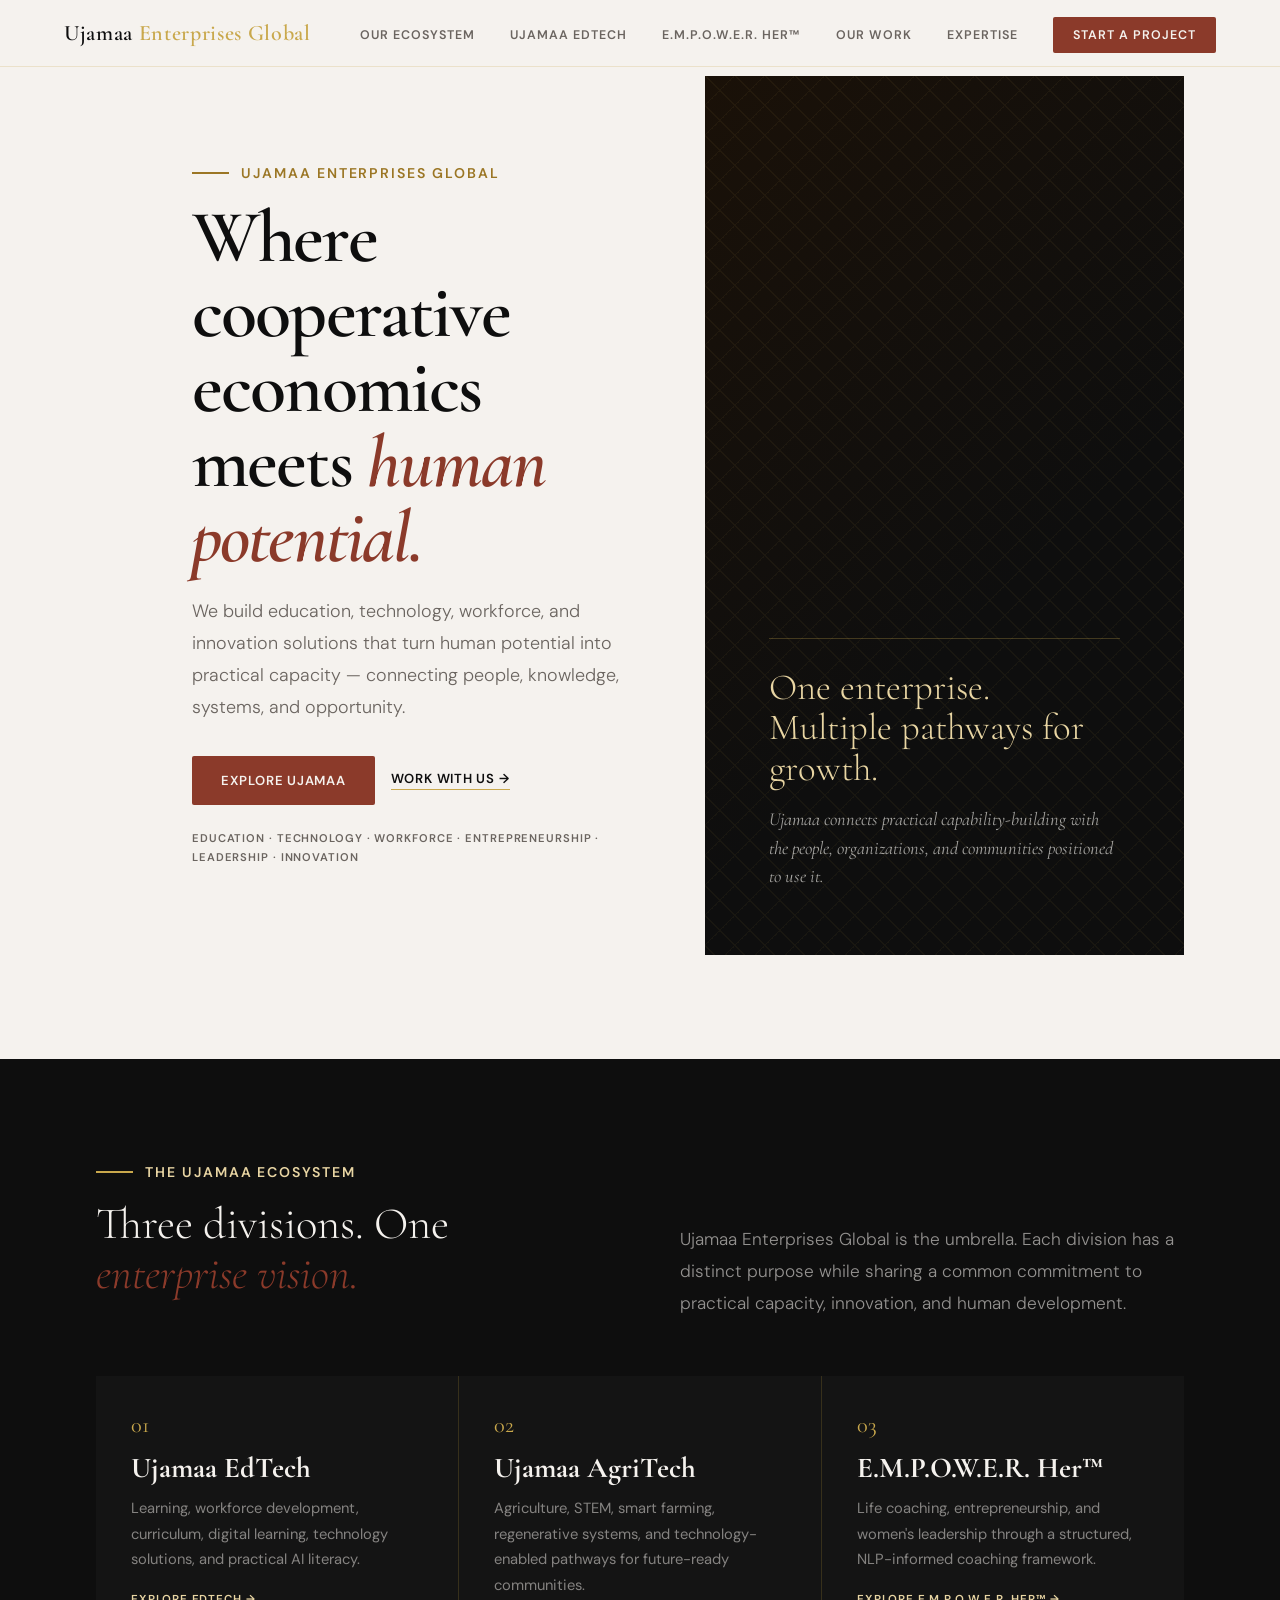
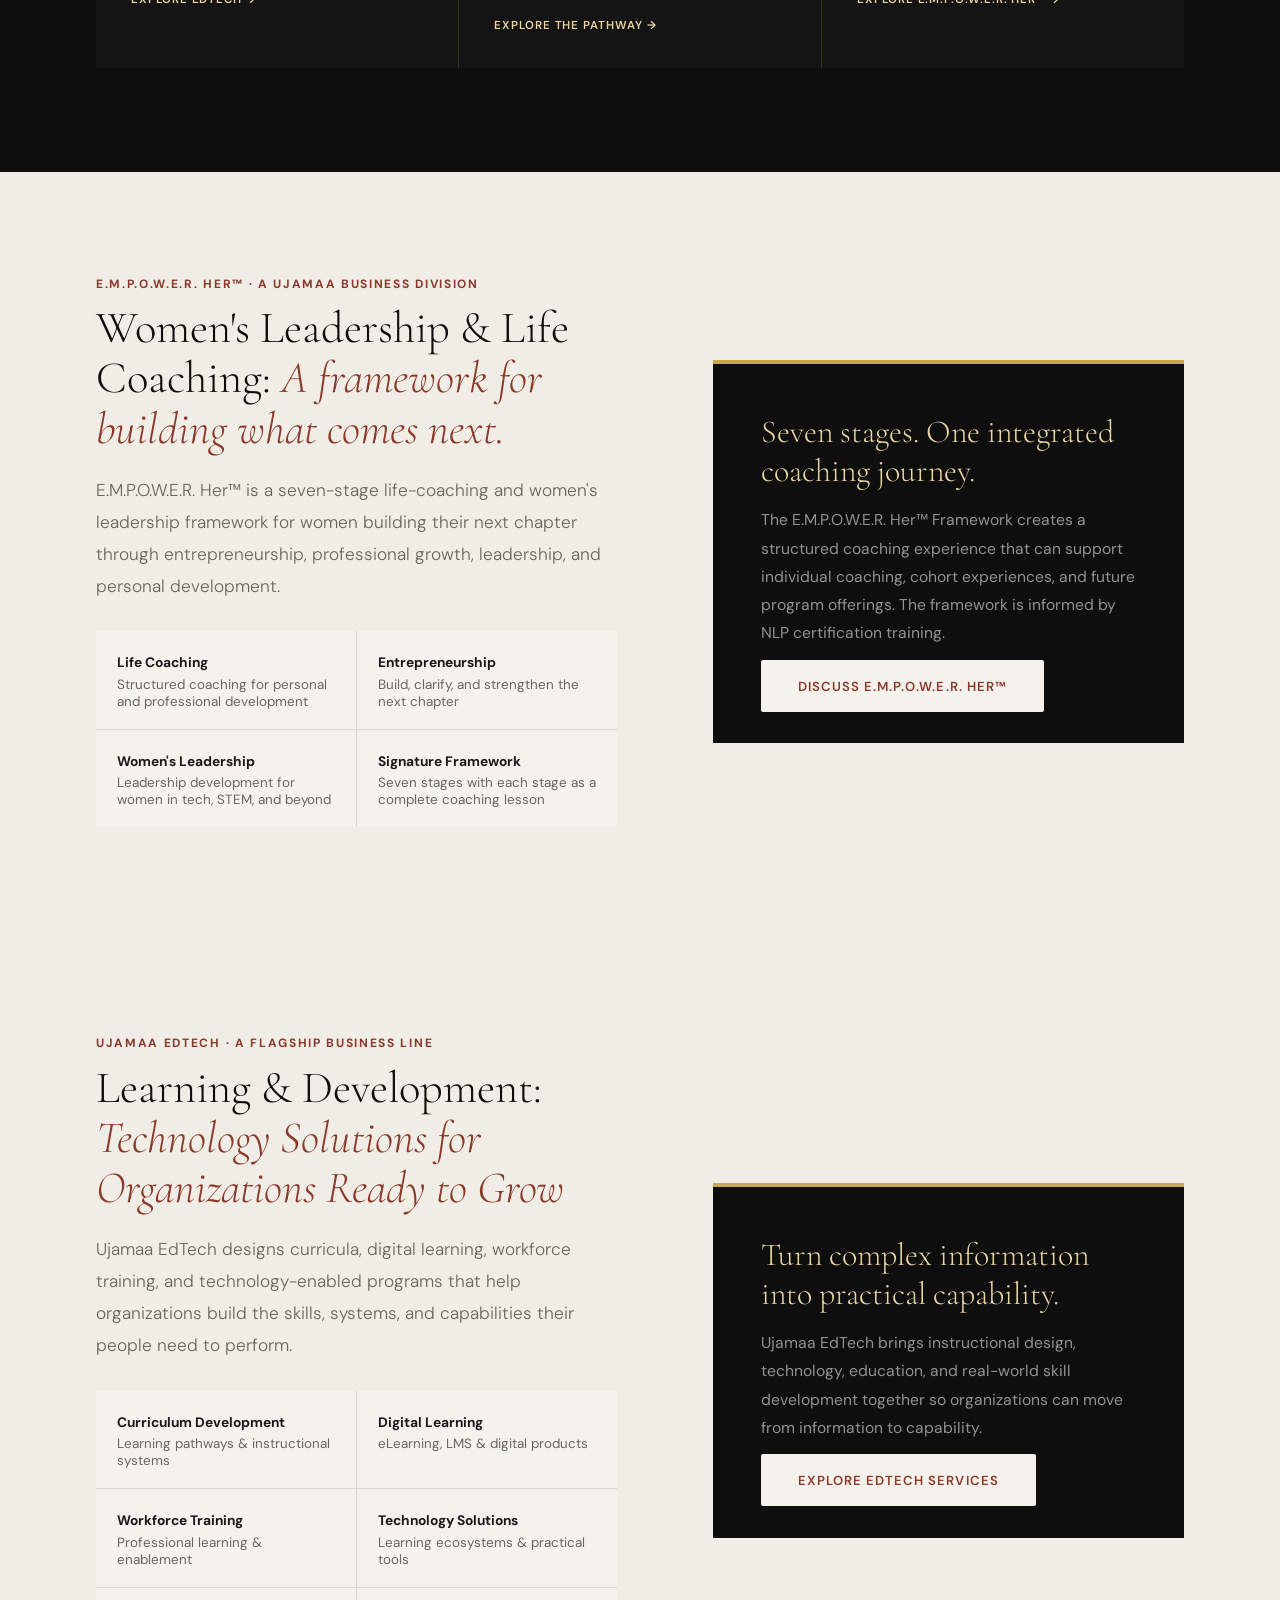
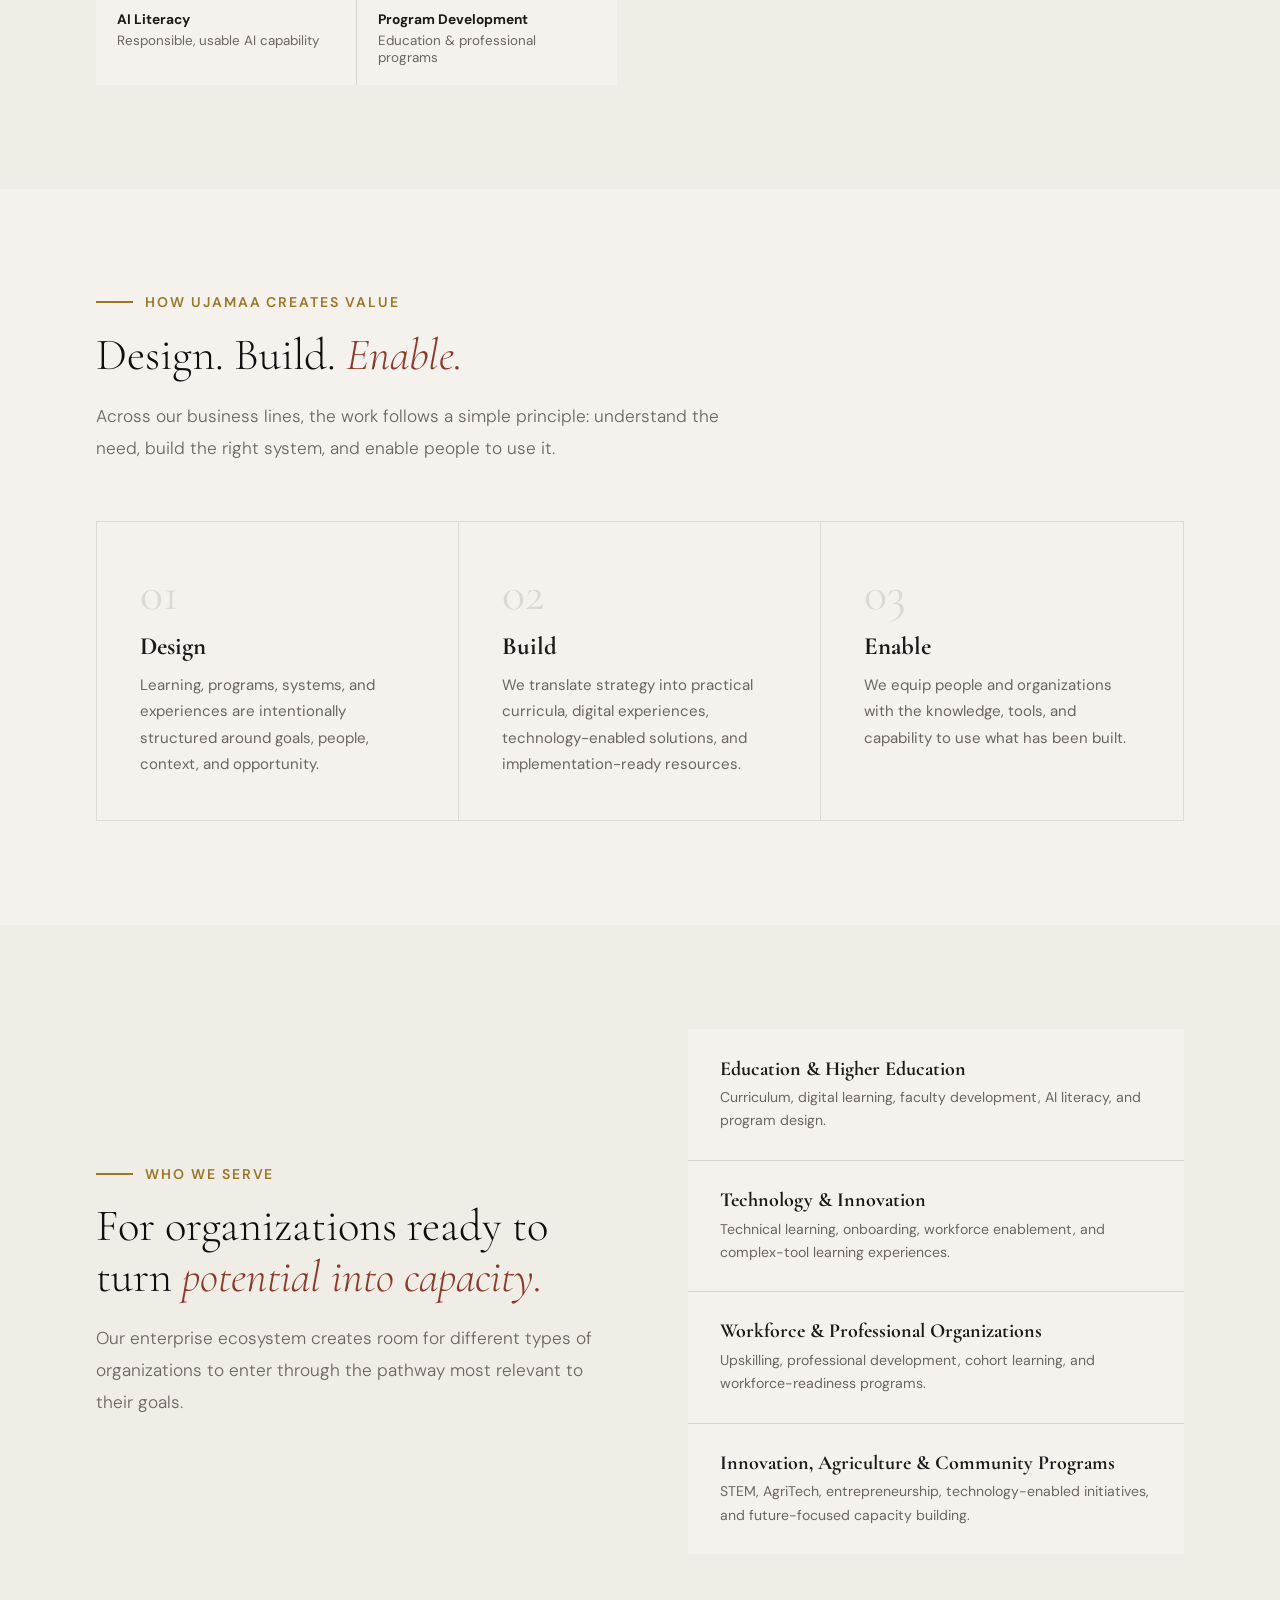
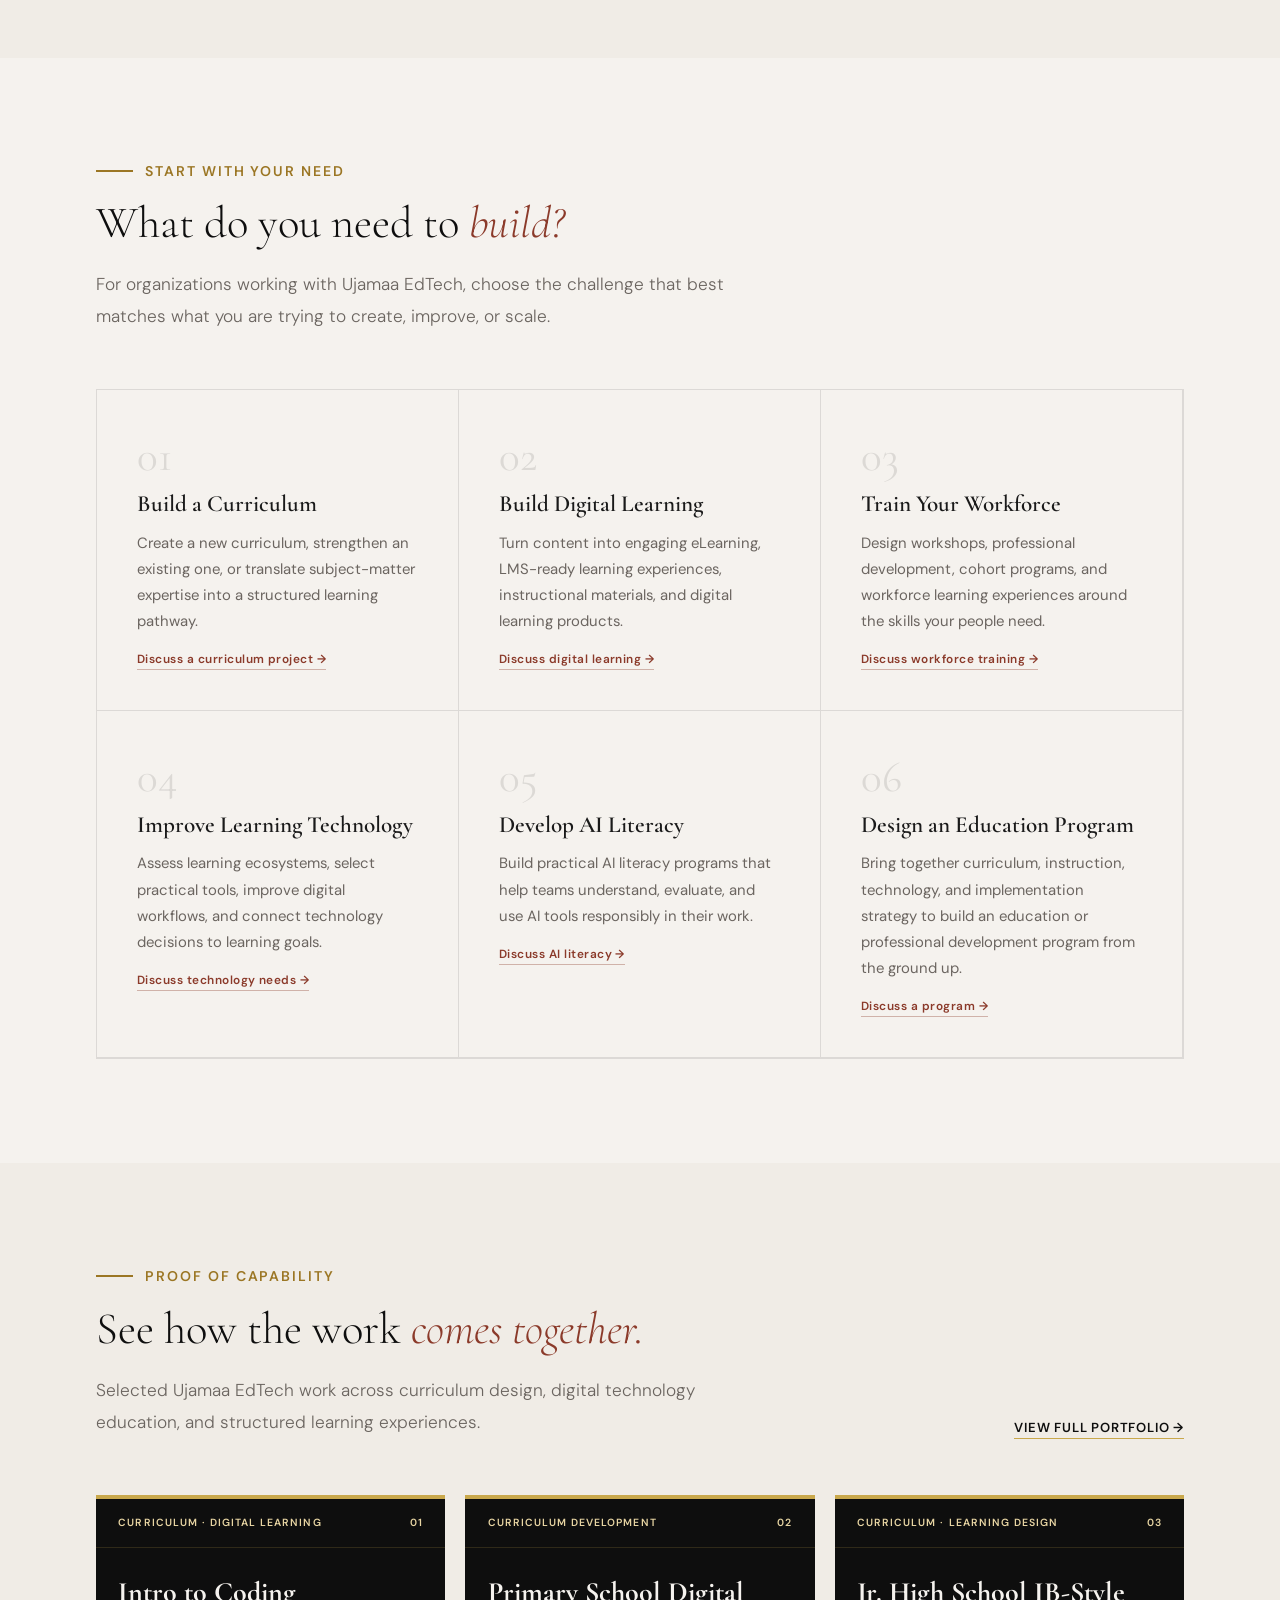
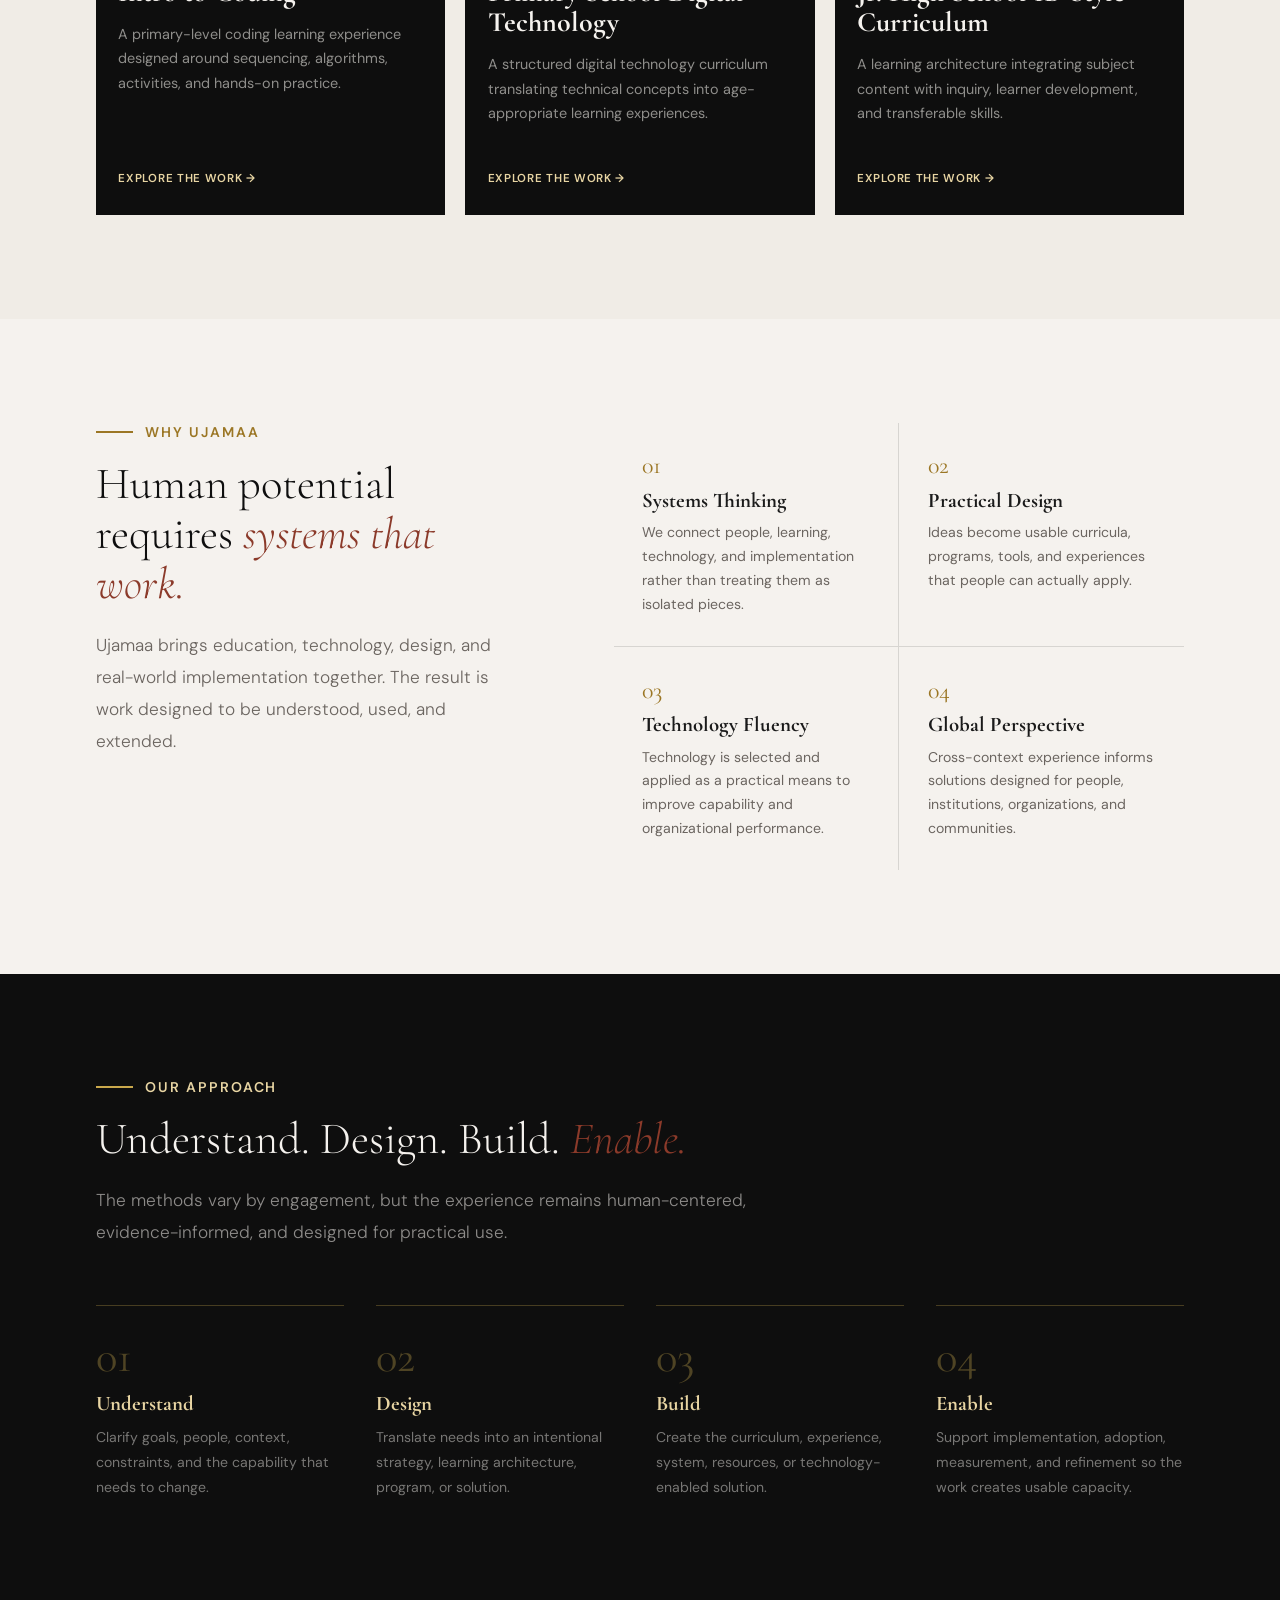
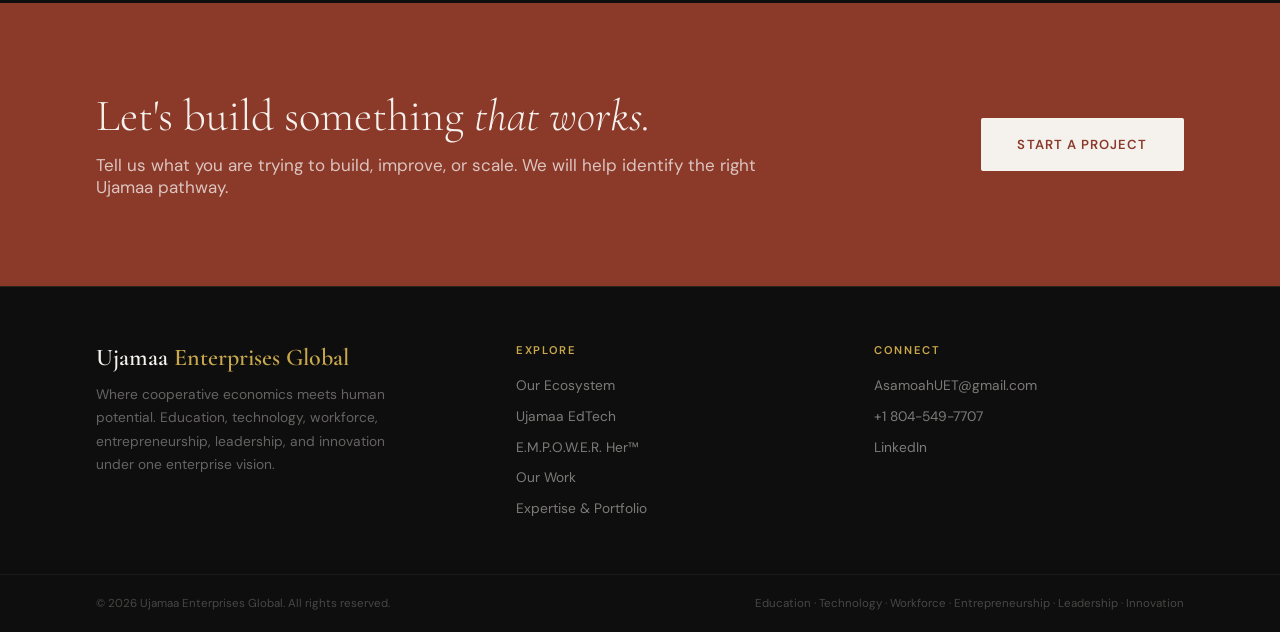
==== commit fa3ec306: "Finalize three-division enterprise landing page architecture" ====
--- a/index.html
+++ b/index.html
@@ -11,31 +11,31 @@
   <style>
     *,*::before,*::after{box-sizing:border-box;margin:0;padding:0}
     :root{--black:#0e0e0e;--white:#f5f2ee;--gold:#c9a84c;--gold-light:#e8d5a3;--rust:#8b3a2a;--green:#214f3a;--text:#1a1a1a;--muted:#6b6560;--soft:#f0ece6}
-    html{scroll-behavior:smooth}body{font-family:'DM Sans',sans-serif;background:var(--white);color:var(--text);overflow-x:hidden}a{color:inherit}
+    html{scroll-behavior:smooth}body{font-family:'DM Sans',sans-serif;background:var(--white);color:var(--text);overflow-x:hidden;font-size:17px}a{color:inherit}
     nav{position:fixed;top:0;left:0;right:0;z-index:100;display:flex;justify-content:space-between;align-items:center;padding:1.25rem 4rem;background:rgba(245,242,238,.94);backdrop-filter:blur(12px);border-bottom:1px solid rgba(201,168,76,.22)}
     .nav-logo{font-family:'Cormorant Garamond',serif;font-size:1.38rem;font-weight:600;letter-spacing:.03em;color:var(--black);text-decoration:none}.nav-logo span{color:var(--gold)}
     .nav-links{display:flex;gap:2.2rem;list-style:none;align-items:center}.nav-links a{font-size:.78rem;font-weight:600;letter-spacing:.08em;text-transform:uppercase;color:var(--muted);text-decoration:none}.nav-links a:hover{color:var(--gold)}.nav-cta{background:var(--rust);color:var(--white)!important;padding:.65rem 1.25rem;border-radius:2px}
     .hero{min-height:92vh;display:grid;grid-template-columns:1.12fr .88fr;padding-top:76px;position:relative;overflow:hidden}.hero-left{display:flex;flex-direction:column;justify-content:center;padding:5.5rem 4rem 5.5rem 6rem;position:relative;z-index:2}
     .eyebrow,.section-label{font-size:.88rem;font-weight:600;letter-spacing:.14em;text-transform:uppercase;color:#9b7624;margin-bottom:1.15rem;display:flex;align-items:center;gap:.75rem}.eyebrow::before,.section-label::before{content:'';display:block;width:2.3rem;height:2px;background:#9b7624}
     .hero h1{font-family:'Cormorant Garamond',serif;font-size:clamp(3.3rem,5.8vw,5.7rem);font-weight:600;line-height:1.01;color:var(--black);margin-bottom:1.3rem;letter-spacing:-.025em}.hero h1 em,.section-title em{font-style:italic;color:var(--rust)}
-    .hero-desc{font-size:1.06rem;line-height:1.78;color:var(--muted);max-width:600px;margin-bottom:2rem;font-weight:300}.hero-actions{display:flex;gap:1rem;align-items:center;margin-bottom:1.5rem}
+    .hero-desc{font-size:1.12rem;line-height:1.78;color:var(--muted);max-width:600px;margin-bottom:2rem;font-weight:300}.hero-actions{display:flex;gap:1rem;align-items:center;margin-bottom:1.5rem}
     .btn-primary{background:var(--rust);color:var(--white);padding:1rem 1.8rem;font-size:.82rem;font-weight:600;letter-spacing:.06em;text-transform:uppercase;text-decoration:none;border-radius:2px}.btn-primary:hover{background:var(--black)}
     .btn-secondary{color:var(--black);font-size:.82rem;font-weight:600;letter-spacing:.06em;text-transform:uppercase;text-decoration:none;border-bottom:1px solid var(--gold);padding-bottom:2px}.btn-secondary:hover{color:var(--gold)}
     .hero-proof{font-size:.7rem;font-weight:600;letter-spacing:.08em;text-transform:uppercase;color:var(--muted);line-height:1.7;max-width:620px}
     .hero-right{position:relative;overflow:hidden;background:var(--black)}.hero-right-inner{position:absolute;inset:0;display:flex;flex-direction:column;justify-content:flex-end;padding:4rem;background:linear-gradient(135deg,#1a1108 0%,#0e0e0e 60%)}.hero-pattern{position:absolute;inset:0;opacity:.06;background-image:repeating-linear-gradient(45deg,var(--gold) 0,var(--gold) 1px,transparent 0,transparent 50%),repeating-linear-gradient(-45deg,var(--gold) 0,var(--gold) 1px,transparent 0,transparent 50%);background-size:30px 30px}
     .hero-panel{position:relative;z-index:2;border-top:1px solid rgba(201,168,76,.28);padding-top:1.8rem}.hero-panel h2{font-family:'Cormorant Garamond',serif;font-size:2.3rem;font-weight:300;color:var(--gold-light);line-height:1.1;margin-bottom:1rem}.hero-panel p{font-family:'Cormorant Garamond',serif;font-size:1.15rem;font-style:italic;color:rgba(245,242,238,.65);line-height:1.55}
-    section{padding:6.5rem 6rem}.section-title{font-family:'Cormorant Garamond',serif;font-size:clamp(2.2rem,3.5vw,3.5rem);font-weight:300;line-height:1.12;color:var(--black);margin-bottom:1.3rem}.section-body{font-size:1rem;line-height:1.85;color:var(--muted);font-weight:300;max-width:650px}
+    section{padding:6.5rem 6rem}.section-title{font-family:'Cormorant Garamond',serif;font-size:clamp(2.2rem,3.5vw,3.5rem);font-weight:300;line-height:1.12;color:var(--black);margin-bottom:1.3rem}.section-body{font-size:1.08rem;line-height:1.85;color:var(--muted);font-weight:300;max-width:650px}
     .ecosystem{background:var(--black);color:var(--white)}.ecosystem .section-label{color:var(--gold-light)}.ecosystem .section-label::before{background:var(--gold)}.ecosystem .section-title{color:var(--white)}.ecosystem .section-body{color:rgba(245,242,238,.58)}
-    .ecosystem-head{display:grid;grid-template-columns:1fr 1fr;gap:5rem;align-items:end}.ecosystem-grid{display:grid;grid-template-columns:repeat(3,1fr);gap:1px;background:rgba(201,168,76,.22);margin-top:3.5rem}.ecosystem-card{background:#141414;padding:2.2rem;min-height:230px;text-decoration:none;transition:background .2s,transform .2s}.ecosystem-card:hover{background:#1d1d1d;transform:translateY(-3px)}.ecosystem-card .num{font-family:'Cormorant Garamond',serif;font-size:1.4rem;color:var(--gold)}.ecosystem-card h3{font-family:'Cormorant Garamond',serif;font-size:1.8rem;color:var(--white);margin:.7rem 0}.ecosystem-card p{font-size:.86rem;line-height:1.75;color:rgba(245,242,238,.5)}.ecosystem-card .link{display:block;margin-top:1.2rem;color:var(--gold-light);font-size:.72rem;font-weight:600;letter-spacing:.08em;text-transform:uppercase}
-    .edtech-feature{background:var(--soft)}.feature-grid{display:grid;grid-template-columns:1.05fr .95fr;gap:6rem;align-items:center}.feature-kicker{font-size:.75rem;font-weight:700;letter-spacing:.14em;text-transform:uppercase;color:var(--rust);margin-bottom:.7rem}.feature-list{display:grid;grid-template-columns:1fr 1fr;gap:1px;background:rgba(0,0,0,.1);margin-top:1.8rem}.feature-list div{background:var(--white);padding:1.2rem 1.3rem}.feature-list strong{font-size:.86rem}.feature-list span{display:block;color:var(--muted);font-size:.76rem;margin-top:.2rem}.feature-box{background:var(--black);color:var(--white);padding:3rem;border-top:4px solid var(--gold)}.feature-box h3{font-family:'Cormorant Garamond',serif;font-size:2rem;font-weight:300;color:var(--gold-light);margin-bottom:1rem}.feature-box p{font-size:.9rem;line-height:1.8;color:rgba(245,242,238,.58);margin-bottom:1.6rem}
-    .model-grid{display:grid;grid-template-columns:repeat(3,1fr);gap:0;margin-top:3.5rem;border:1px solid rgba(0,0,0,.1)}.model-card{padding:2.7rem;border-right:1px solid rgba(0,0,0,.1)}.model-card:last-child{border-right:0}.model-num{font-family:'Cormorant Garamond',serif;font-size:3rem;color:rgba(0,0,0,.1)}.model-card h3{font-family:'Cormorant Garamond',serif;font-size:1.55rem;margin:.5rem 0 .7rem}.model-card p{font-size:.88rem;line-height:1.75;color:var(--muted)}
-    .services{background:var(--white)}.services-grid{display:grid;grid-template-columns:repeat(3,1fr);gap:0;margin-top:3.5rem;border:1px solid rgba(0,0,0,.1)}.service-card{padding:2.5rem;border-right:1px solid rgba(0,0,0,.1);border-bottom:1px solid rgba(0,0,0,.1);position:relative}.service-card:hover{background:var(--soft)}.service-num{font-family:'Cormorant Garamond',serif;font-size:2.7rem;color:rgba(0,0,0,.1)}.service-title{font-family:'Cormorant Garamond',serif;font-size:1.45rem;font-weight:600;margin:.5rem 0 .7rem}.service-desc{font-size:.87rem;line-height:1.75;color:var(--muted)}.service-link{display:inline-block;margin-top:1.1rem;color:var(--rust);font-size:.74rem;font-weight:600;letter-spacing:.04em;text-decoration:none;border-bottom:1px solid rgba(139,58,42,.35);padding-bottom:2px}
-    .proof{background:var(--soft)}.proof-heading{display:flex;justify-content:space-between;align-items:end;gap:3rem}.proof-grid{display:grid;grid-template-columns:repeat(3,1fr);gap:1.25rem;margin-top:3.5rem}.proof-card{display:flex;flex-direction:column;min-height:320px;background:var(--black);color:var(--white);text-decoration:none;border-top:4px solid var(--gold);transition:transform .25s}.proof-card:hover{transform:translateY(-5px)}.proof-card-top{display:flex;justify-content:space-between;padding:1.1rem 1.4rem;color:var(--gold-light);font-size:.65rem;font-weight:600;letter-spacing:.1em;text-transform:uppercase;border-bottom:1px solid rgba(201,168,76,.18)}.proof-card-body{padding:1.8rem 1.4rem;display:flex;flex-direction:column;flex:1}.proof-card h3{font-family:'Cormorant Garamond',serif;font-size:1.75rem;line-height:1.1;margin-bottom:.9rem}.proof-card p{font-size:.84rem;line-height:1.7;color:rgba(245,242,238,.56)}.proof-link{margin-top:auto;padding-top:1.5rem;color:var(--gold-light);font-size:.72rem;font-weight:600;letter-spacing:.06em;text-transform:uppercase}
-    .why{background:var(--white)}.why-grid{display:grid;grid-template-columns:.85fr 1.15fr;gap:6rem;align-items:start}.why-cards{display:grid;grid-template-columns:1fr 1fr;gap:1px;background:rgba(0,0,0,.12)}.why-card{background:var(--white);padding:1.8rem;min-height:175px}.why-card span{font-family:'Cormorant Garamond',serif;font-size:1.5rem;color:#9b7624}.why-card h3{font-family:'Cormorant Garamond',serif;font-size:1.3rem;margin:.45rem 0 .55rem}.why-card p{font-size:.82rem;line-height:1.7;color:var(--muted)}
-    .audience{background:var(--soft)}.audience-grid{display:grid;grid-template-columns:1fr 1fr;gap:6rem;align-items:center}.audience-cards{display:flex;flex-direction:column;gap:1px;background:rgba(0,0,0,.1)}.audience-card{background:var(--white);padding:1.7rem 2rem}.audience-card h3{font-family:'Cormorant Garamond',serif;font-size:1.25rem;margin-bottom:.35rem}.audience-card p{font-size:.82rem;line-height:1.65;color:var(--muted)}
-    .approach{background:var(--black)}.approach .section-label{color:var(--gold-light)}.approach .section-label::before{background:var(--gold)}.approach .section-title{color:var(--white)}.approach .section-body{color:rgba(245,242,238,.55)}.approach-steps{display:grid;grid-template-columns:repeat(4,1fr);gap:2rem;margin-top:3.5rem}.approach-step{padding-top:1.5rem;border-top:1px solid rgba(201,168,76,.3)}.approach-step-num{font-family:'Cormorant Garamond',serif;font-size:2.8rem;color:rgba(201,168,76,.35)}.approach-step h3{font-family:'Cormorant Garamond',serif;font-size:1.3rem;color:var(--gold-light);margin:.4rem 0 .6rem}.approach-step p{font-size:.82rem;line-height:1.75;color:rgba(245,242,238,.46)}
+    .ecosystem-head{display:grid;grid-template-columns:1fr 1fr;gap:5rem;align-items:end}.ecosystem-grid{display:grid;grid-template-columns:repeat(3,1fr);gap:1px;background:rgba(201,168,76,.22);margin-top:3.5rem}.ecosystem-card{background:#141414;padding:2.2rem;min-height:230px;text-decoration:none;transition:background .2s,transform .2s}.ecosystem-card:hover{background:#1d1d1d;transform:translateY(-3px)}.ecosystem-card .num{font-family:'Cormorant Garamond',serif;font-size:1.4rem;color:var(--gold)}.ecosystem-card h3{font-family:'Cormorant Garamond',serif;font-size:1.8rem;color:var(--white);margin:.7rem 0}.ecosystem-card p{font-size:.92rem;line-height:1.75;color:rgba(245,242,238,.5)}.ecosystem-card .link{display:block;margin-top:1.2rem;color:var(--gold-light);font-size:.72rem;font-weight:600;letter-spacing:.08em;text-transform:uppercase}
+    .edtech-feature{background:var(--soft)}.feature-grid{display:grid;grid-template-columns:1.05fr .95fr;gap:6rem;align-items:center}.feature-kicker{font-size:.75rem;font-weight:700;letter-spacing:.14em;text-transform:uppercase;color:var(--rust);margin-bottom:.7rem}.feature-list{display:grid;grid-template-columns:1fr 1fr;gap:1px;background:rgba(0,0,0,.1);margin-top:1.8rem}.feature-list div{background:var(--white);padding:1.2rem 1.3rem}.feature-list strong{font-size:.86rem}.feature-list span{display:block;color:var(--muted);font-size:.84rem;margin-top:.2rem}.feature-box{background:var(--black);color:var(--white);padding:3rem;border-top:4px solid var(--gold)}.feature-box h3{font-family:'Cormorant Garamond',serif;font-size:2rem;font-weight:300;color:var(--gold-light);margin-bottom:1rem}.feature-box p{font-size:.98rem;line-height:1.8;color:rgba(245,242,238,.58);margin-bottom:1.6rem}
+    .model-grid{display:grid;grid-template-columns:repeat(3,1fr);gap:0;margin-top:3.5rem;border:1px solid rgba(0,0,0,.1)}.model-card{padding:2.7rem;border-right:1px solid rgba(0,0,0,.1)}.model-card:last-child{border-right:0}.model-num{font-family:'Cormorant Garamond',serif;font-size:3rem;color:rgba(0,0,0,.1)}.model-card h3{font-family:'Cormorant Garamond',serif;font-size:1.55rem;margin:.5rem 0 .7rem}.model-card p{font-size:.94rem;line-height:1.75;color:var(--muted)}
+    .services{background:var(--white)}.services-grid{display:grid;grid-template-columns:repeat(3,1fr);gap:0;margin-top:3.5rem;border:1px solid rgba(0,0,0,.1)}.service-card{padding:2.5rem;border-right:1px solid rgba(0,0,0,.1);border-bottom:1px solid rgba(0,0,0,.1);position:relative}.service-card:hover{background:var(--soft)}.service-num{font-family:'Cormorant Garamond',serif;font-size:2.7rem;color:rgba(0,0,0,.1)}.service-title{font-family:'Cormorant Garamond',serif;font-size:1.45rem;font-weight:600;margin:.5rem 0 .7rem}.service-desc{font-size:.93rem;line-height:1.75;color:var(--muted)}.service-link{display:inline-block;margin-top:1.1rem;color:var(--rust);font-size:.74rem;font-weight:600;letter-spacing:.04em;text-decoration:none;border-bottom:1px solid rgba(139,58,42,.35);padding-bottom:2px}
+    .proof{background:var(--soft)}.proof-heading{display:flex;justify-content:space-between;align-items:end;gap:3rem}.proof-grid{display:grid;grid-template-columns:repeat(3,1fr);gap:1.25rem;margin-top:3.5rem}.proof-card{display:flex;flex-direction:column;min-height:320px;background:var(--black);color:var(--white);text-decoration:none;border-top:4px solid var(--gold);transition:transform .25s}.proof-card:hover{transform:translateY(-5px)}.proof-card-top{display:flex;justify-content:space-between;padding:1.1rem 1.4rem;color:var(--gold-light);font-size:.65rem;font-weight:600;letter-spacing:.1em;text-transform:uppercase;border-bottom:1px solid rgba(201,168,76,.18)}.proof-card-body{padding:1.8rem 1.4rem;display:flex;flex-direction:column;flex:1}.proof-card h3{font-family:'Cormorant Garamond',serif;font-size:1.75rem;line-height:1.1;margin-bottom:.9rem}.proof-card p{font-size:.9rem;line-height:1.7;color:rgba(245,242,238,.56)}.proof-link{margin-top:auto;padding-top:1.5rem;color:var(--gold-light);font-size:.72rem;font-weight:600;letter-spacing:.06em;text-transform:uppercase}
+    .why{background:var(--white)}.why-grid{display:grid;grid-template-columns:.85fr 1.15fr;gap:6rem;align-items:start}.why-cards{display:grid;grid-template-columns:1fr 1fr;gap:1px;background:rgba(0,0,0,.12)}.why-card{background:var(--white);padding:1.8rem;min-height:175px}.why-card span{font-family:'Cormorant Garamond',serif;font-size:1.5rem;color:#9b7624}.why-card h3{font-family:'Cormorant Garamond',serif;font-size:1.3rem;margin:.45rem 0 .55rem}.why-card p{font-size:.88rem;line-height:1.7;color:var(--muted)}
+    .audience{background:var(--soft)}.audience-grid{display:grid;grid-template-columns:1fr 1fr;gap:6rem;align-items:center}.audience-cards{display:flex;flex-direction:column;gap:1px;background:rgba(0,0,0,.1)}.audience-card{background:var(--white);padding:1.7rem 2rem}.audience-card h3{font-family:'Cormorant Garamond',serif;font-size:1.25rem;margin-bottom:.35rem}.audience-card p{font-size:.88rem;line-height:1.65;color:var(--muted)}
+    .approach{background:var(--black)}.approach .section-label{color:var(--gold-light)}.approach .section-label::before{background:var(--gold)}.approach .section-title{color:var(--white)}.approach .section-body{color:rgba(245,242,238,.55)}.approach-steps{display:grid;grid-template-columns:repeat(4,1fr);gap:2rem;margin-top:3.5rem}.approach-step{padding-top:1.5rem;border-top:1px solid rgba(201,168,76,.3)}.approach-step-num{font-family:'Cormorant Garamond',serif;font-size:2.8rem;color:rgba(201,168,76,.35)}.approach-step h3{font-family:'Cormorant Garamond',serif;font-size:1.3rem;color:var(--gold-light);margin:.4rem 0 .6rem}.approach-step p{font-size:.88rem;line-height:1.75;color:rgba(245,242,238,.46)}
     .cta-section{background:var(--rust);padding:5.5rem 6rem;display:grid;grid-template-columns:1fr auto;gap:4rem;align-items:center}.cta-section h2{font-family:'Cormorant Garamond',serif;font-size:clamp(2.2rem,3.5vw,3.4rem);font-weight:300;color:var(--white);line-height:1.15}.cta-section p{color:rgba(255,255,255,.7);margin-top:.7rem;max-width:700px}.btn-light{background:var(--white);color:var(--rust);padding:1.1rem 2.3rem;font-size:.82rem;font-weight:600;letter-spacing:.08em;text-transform:uppercase;text-decoration:none;border-radius:2px;white-space:nowrap}
-    footer{background:var(--black);padding:3.5rem 6rem;display:grid;grid-template-columns:1.2fr 1fr 1fr;gap:3rem;border-top:1px solid rgba(201,168,76,.15);color:var(--white)}.footer-logo{font-family:'Cormorant Garamond',serif;font-size:1.5rem;font-weight:600;margin-bottom:.7rem}.footer-logo span{color:var(--gold)}.footer-tagline{font-size:.8rem;color:rgba(245,242,238,.38);line-height:1.7;max-width:330px}.footer-col-title{font-size:.7rem;font-weight:600;letter-spacing:.15em;text-transform:uppercase;color:var(--gold);margin-bottom:1rem}.footer-links{list-style:none;display:flex;flex-direction:column;gap:.55rem}.footer-links a{font-size:.82rem;color:rgba(245,242,238,.48);text-decoration:none}.footer-links a:hover{color:var(--gold)}.footer-bottom{background:var(--black);padding:1.3rem 6rem;border-top:1px solid rgba(255,255,255,.05);display:flex;justify-content:space-between;gap:1rem}.footer-bottom p{font-size:.72rem;color:rgba(245,242,238,.25)}
+    footer{background:var(--black);padding:3.5rem 6rem;display:grid;grid-template-columns:1.2fr 1fr 1fr;gap:3rem;border-top:1px solid rgba(201,168,76,.15);color:var(--white)}.footer-logo{font-family:'Cormorant Garamond',serif;font-size:1.5rem;font-weight:600;margin-bottom:.7rem}.footer-logo span{color:var(--gold)}.footer-tagline{font-size:.86rem;color:rgba(245,242,238,.38);line-height:1.7;max-width:330px}.footer-col-title{font-size:.7rem;font-weight:600;letter-spacing:.15em;text-transform:uppercase;color:var(--gold);margin-bottom:1rem}.footer-links{list-style:none;display:flex;flex-direction:column;gap:.55rem}.footer-links a{font-size:.86rem;color:rgba(245,242,238,.48);text-decoration:none}.footer-links a:hover{color:var(--gold)}.footer-bottom{background:var(--black);padding:1.3rem 6rem;border-top:1px solid rgba(255,255,255,.05);display:flex;justify-content:space-between;gap:1rem}.footer-bottom p{font-size:.72rem;color:rgba(245,242,238,.25)}
     @media(max-width:900px){nav{padding:1rem 2rem}.nav-links{gap:1rem}.hero{grid-template-columns:1fr}.hero-right{display:none}.hero-left{padding:5rem 2rem 4rem}section{padding:5rem 2rem}.ecosystem-head,.feature-grid,.why-grid,.audience-grid{grid-template-columns:1fr;gap:3rem}.ecosystem-grid,.services-grid,.proof-grid{grid-template-columns:1fr}.model-grid{grid-template-columns:1fr}.model-card{border-right:0;border-bottom:1px solid rgba(0,0,0,.1)}.model-card:last-child{border-bottom:0}.approach-steps{grid-template-columns:1fr 1fr}.cta-section{grid-template-columns:1fr;padding:4rem 2rem}footer{grid-template-columns:1fr;padding:3rem 2rem}.footer-bottom{padding:1.2rem 2rem;flex-direction:column}.proof-heading{flex-direction:column;align-items:flex-start}}
     @media(max-width:620px){.nav-links{display:none}.hero h1{font-size:clamp(3rem,14vw,4.4rem)}.feature-list,.why-cards,.approach-steps{grid-template-columns:1fr}.hero-actions{flex-direction:column;align-items:flex-start}}
   </style>
@@ -46,6 +46,7 @@
     <ul class="nav-links">
       <li><a href="#ecosystem">Our Ecosystem</a></li>
       <li><a href="#edtech">Ujamaa EdTech</a></li>
+      <li><a href="#empower-her">E.M.P.O.W.E.R. Her™</a></li>
       <li><a href="#work">Our Work</a></li>
       <li><a href="erika_portfolio.html">Expertise</a></li>
       <li><a href="#contact" class="nav-cta">Start a Project</a></li>
@@ -62,7 +63,7 @@
           <a href="#ecosystem" class="btn-primary">Explore Ujamaa</a>
           <a href="#contact" class="btn-secondary">Work With Us →</a>
         </div>
-        <p class="hero-proof">Education · Technology · Workforce · Entrepreneurship · Innovation</p>
+        <p class="hero-proof">Education · Technology · Workforce · Entrepreneurship · Leadership · Innovation</p>
       </div>
       <div class="hero-right">
         <div class="hero-right-inner">
@@ -79,9 +80,9 @@
       <div class="ecosystem-head">
         <div>
           <div class="section-label">The Ujamaa Ecosystem</div>
-          <h2 class="section-title">Built to grow beyond a single <em>business line.</em></h2>
-        </div>
-        <p class="section-body">Ujamaa Enterprises Global is the umbrella. Each business line has a distinct purpose while sharing a common commitment to practical capacity, innovation, and human development.</p>
+          <h2 class="section-title">Three divisions. One <em>enterprise vision.</em></h2>
+        </div>
+        <p class="section-body">Ujamaa Enterprises Global is the umbrella. Each division has a distinct purpose while sharing a common commitment to practical capacity, innovation, and human development.</p>
       </div>
       <div class="ecosystem-grid">
         <a class="ecosystem-card" href="#edtech">
@@ -92,10 +93,32 @@
           <div class="num">02</div><h3>Ujamaa AgriTech</h3>
           <p>Agriculture, STEM, smart farming, regenerative systems, and technology-enabled pathways for future-ready communities.</p><span class="link">Explore the pathway →</span>
         </a>
-        <a class="ecosystem-card" href="#future">
-          <div class="num">03</div><h3>Future Ventures</h3>
-          <p>New ventures, programs, and partnerships can grow within an enterprise architecture designed for expansion.</p><span class="link">See what's next →</span>
+        <a class="ecosystem-card" href="#empower-her">
+          <div class="num">03</div><h3>E.M.P.O.W.E.R. Her™</h3>
+          <p>Life coaching, entrepreneurship, and women's leadership through a structured, NLP-informed coaching framework.</p><span class="link">Explore E.M.P.O.W.E.R. Her™ →</span>
         </a>
+      </div>
+    </section>
+
+
+    <section class="edtech-feature" id="empower-her">
+      <div class="feature-grid">
+        <div>
+          <div class="feature-kicker">E.M.P.O.W.E.R. Her™ · A Ujamaa business division</div>
+          <h2 class="section-title">Women's Leadership & Life Coaching: <em>A framework for building what comes next.</em></h2>
+          <p class="section-body">E.M.P.O.W.E.R. Her™ is a seven-stage life-coaching and women's leadership framework for women building their next chapter through entrepreneurship, professional growth, leadership, and personal development.</p>
+          <div class="feature-list">
+            <div><strong>Life Coaching</strong><span>Structured coaching for personal and professional development</span></div>
+            <div><strong>Entrepreneurship</strong><span>Build, clarify, and strengthen the next chapter</span></div>
+            <div><strong>Women's Leadership</strong><span>Leadership development for women in tech, STEM, and beyond</span></div>
+            <div><strong>Signature Framework</strong><span>Seven stages with each stage as a complete coaching lesson</span></div>
+          </div>
+        </div>
+        <div class="feature-box">
+          <h3>Seven stages. One integrated coaching journey.</h3>
+          <p>The E.M.P.O.W.E.R. Her™ Framework creates a structured coaching experience that can support individual coaching, cohort experiences, and future program offerings. The framework is informed by NLP certification training.</p>
+          <a href="#contact" class="btn-light">Discuss E.M.P.O.W.E.R. Her™</a>
+        </div>
       </div>
     </section>
 
@@ -133,6 +156,18 @@
       </div>
     </section>
 
+    <section class="audience">
+      <div class="audience-grid">
+        <div><div class="section-label">Who We Serve</div><h2 class="section-title">For organizations ready to turn <em>potential into capacity.</em></h2><p class="section-body">Our enterprise ecosystem creates room for different types of organizations to enter through the pathway most relevant to their goals.</p></div>
+        <div class="audience-cards">
+          <div class="audience-card"><h3>Education & Higher Education</h3><p>Curriculum, digital learning, faculty development, AI literacy, and program design.</p></div>
+          <div class="audience-card"><h3>Technology & Innovation</h3><p>Technical learning, onboarding, workforce enablement, and complex-tool learning experiences.</p></div>
+          <div class="audience-card"><h3>Workforce & Professional Organizations</h3><p>Upskilling, professional development, cohort learning, and workforce-readiness programs.</p></div>
+          <div class="audience-card"><h3>Innovation, Agriculture & Community Programs</h3><p>STEM, AgriTech, entrepreneurship, technology-enabled initiatives, and future-focused capacity building.</p></div>
+        </div>
+      </div>
+    </section>
+
     <section class="services" id="services">
       <div class="section-label">Start With Your Need</div>
       <h2 class="section-title">What do you need to <em>build?</em></h2>
@@ -172,17 +207,7 @@
       </div>
     </section>
 
-    <section class="audience">
-      <div class="audience-grid">
-        <div><div class="section-label">Who We Serve</div><h2 class="section-title">For organizations ready to turn <em>potential into capacity.</em></h2><p class="section-body">Our enterprise ecosystem creates room for different types of organizations to enter through the pathway most relevant to their goals.</p></div>
-        <div class="audience-cards">
-          <div class="audience-card"><h3>Education & Higher Education</h3><p>Curriculum, digital learning, faculty development, AI literacy, and program design.</p></div>
-          <div class="audience-card"><h3>Technology & Innovation</h3><p>Technical learning, onboarding, workforce enablement, and complex-tool learning experiences.</p></div>
-          <div class="audience-card"><h3>Workforce & Professional Organizations</h3><p>Upskilling, professional development, cohort learning, and workforce-readiness programs.</p></div>
-          <div class="audience-card"><h3>Innovation, Agriculture & Community Programs</h3><p>STEM, AgriTech, entrepreneurship, technology-enabled initiatives, and future-focused capacity building.</p></div>
-        </div>
-      </div>
-    </section>
+
 
     <section class="approach" id="approach">
       <div class="section-label">Our Approach</div>
@@ -196,10 +221,7 @@
       </div>
     </section>
 
-    <section id="future" style="padding-top:3rem;padding-bottom:3rem;background:#fff;">
-      <div class="section-label">Growing With Intention</div>
-      <p class="section-body">Ujamaa Enterprises Global is designed to expand thoughtfully. New ventures and partnerships can develop without losing the shared enterprise principle: practical capacity, cooperative value, and human potential.</p>
-    </section>
+
 
     <div class="cta-section" id="contact">
       <div><h2>Let's build something <em>that works.</em></h2><p>Tell us what you are trying to build, improve, or scale. We will help identify the right Ujamaa pathway.</p></div>
@@ -208,10 +230,10 @@
   </main>
 
   <footer>
-    <div><div class="footer-logo">Ujamaa <span>Enterprises Global</span></div><p class="footer-tagline">Where cooperative economics meets human potential. Education, technology, workforce, entrepreneurship, and innovation under one enterprise vision.</p></div>
-    <div><div class="footer-col-title">Explore</div><ul class="footer-links"><li><a href="#ecosystem">Our Ecosystem</a></li><li><a href="#edtech">Ujamaa EdTech</a></li><li><a href="#work">Our Work</a></li><li><a href="erika_portfolio.html">Expertise & Portfolio</a></li></ul></div>
+    <div><div class="footer-logo">Ujamaa <span>Enterprises Global</span></div><p class="footer-tagline">Where cooperative economics meets human potential. Education, technology, workforce, entrepreneurship, leadership, and innovation under one enterprise vision.</p></div>
+    <div><div class="footer-col-title">Explore</div><ul class="footer-links"><li><a href="#ecosystem">Our Ecosystem</a></li><li><a href="#edtech">Ujamaa EdTech</a></li><li><a href="#empower-her">E.M.P.O.W.E.R. Her™</a></li><li><a href="#work">Our Work</a></li><li><a href="erika_portfolio.html">Expertise & Portfolio</a></li></ul></div>
     <div><div class="footer-col-title">Connect</div><ul class="footer-links"><li><a href="mailto:AsamoahUET@gmail.com">AsamoahUET@gmail.com</a></li><li><a href="tel:+18045497707">+1 804-549-7707</a></li><li><a href="https://www.linkedin.com/in/erika-asamoah" target="_blank" rel="noopener noreferrer">LinkedIn</a></li></ul></div>
   </footer>
-  <div class="footer-bottom"><p>© 2026 Ujamaa Enterprises Global. All rights reserved.</p><p>Education · Technology · Workforce · Innovation</p></div>
+  <div class="footer-bottom"><p>© 2026 Ujamaa Enterprises Global. All rights reserved.</p><p>Education · Technology · Workforce · Entrepreneurship · Leadership · Innovation</p></div>
 </body>
 </html>
